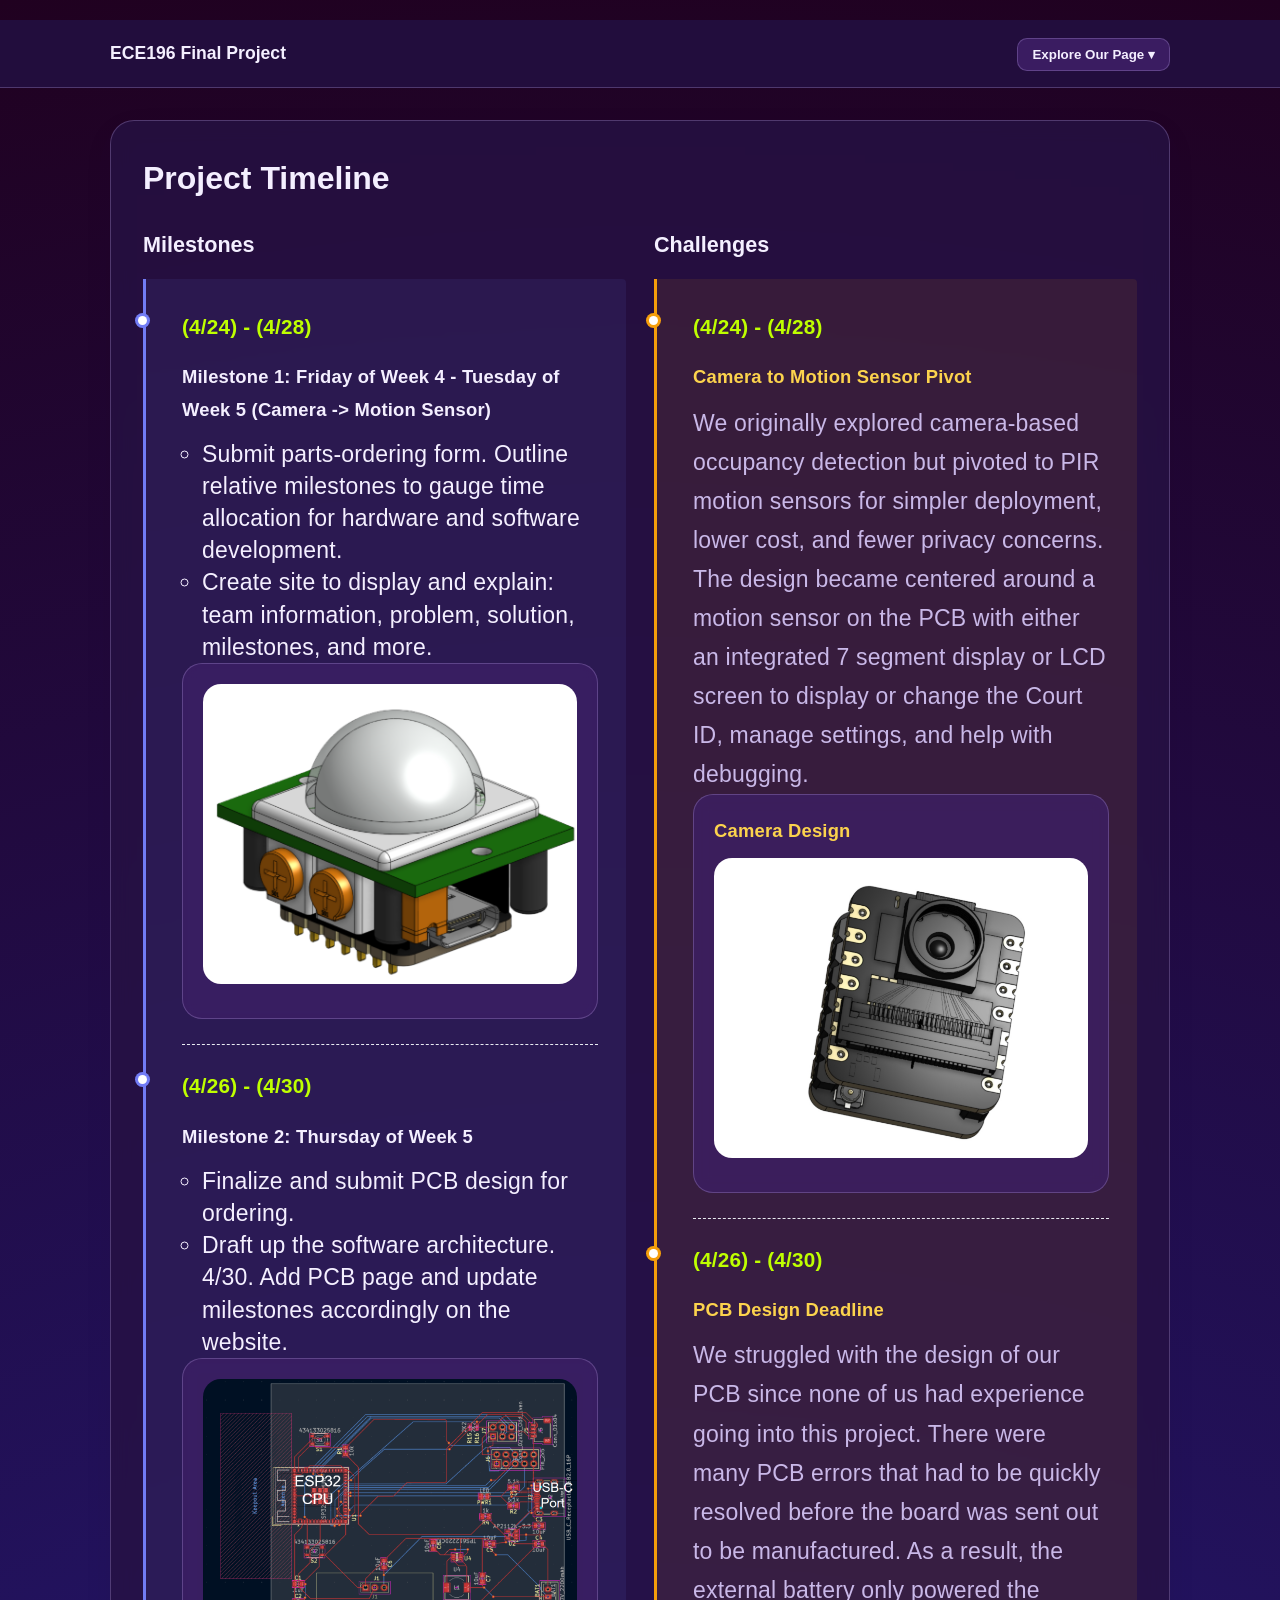
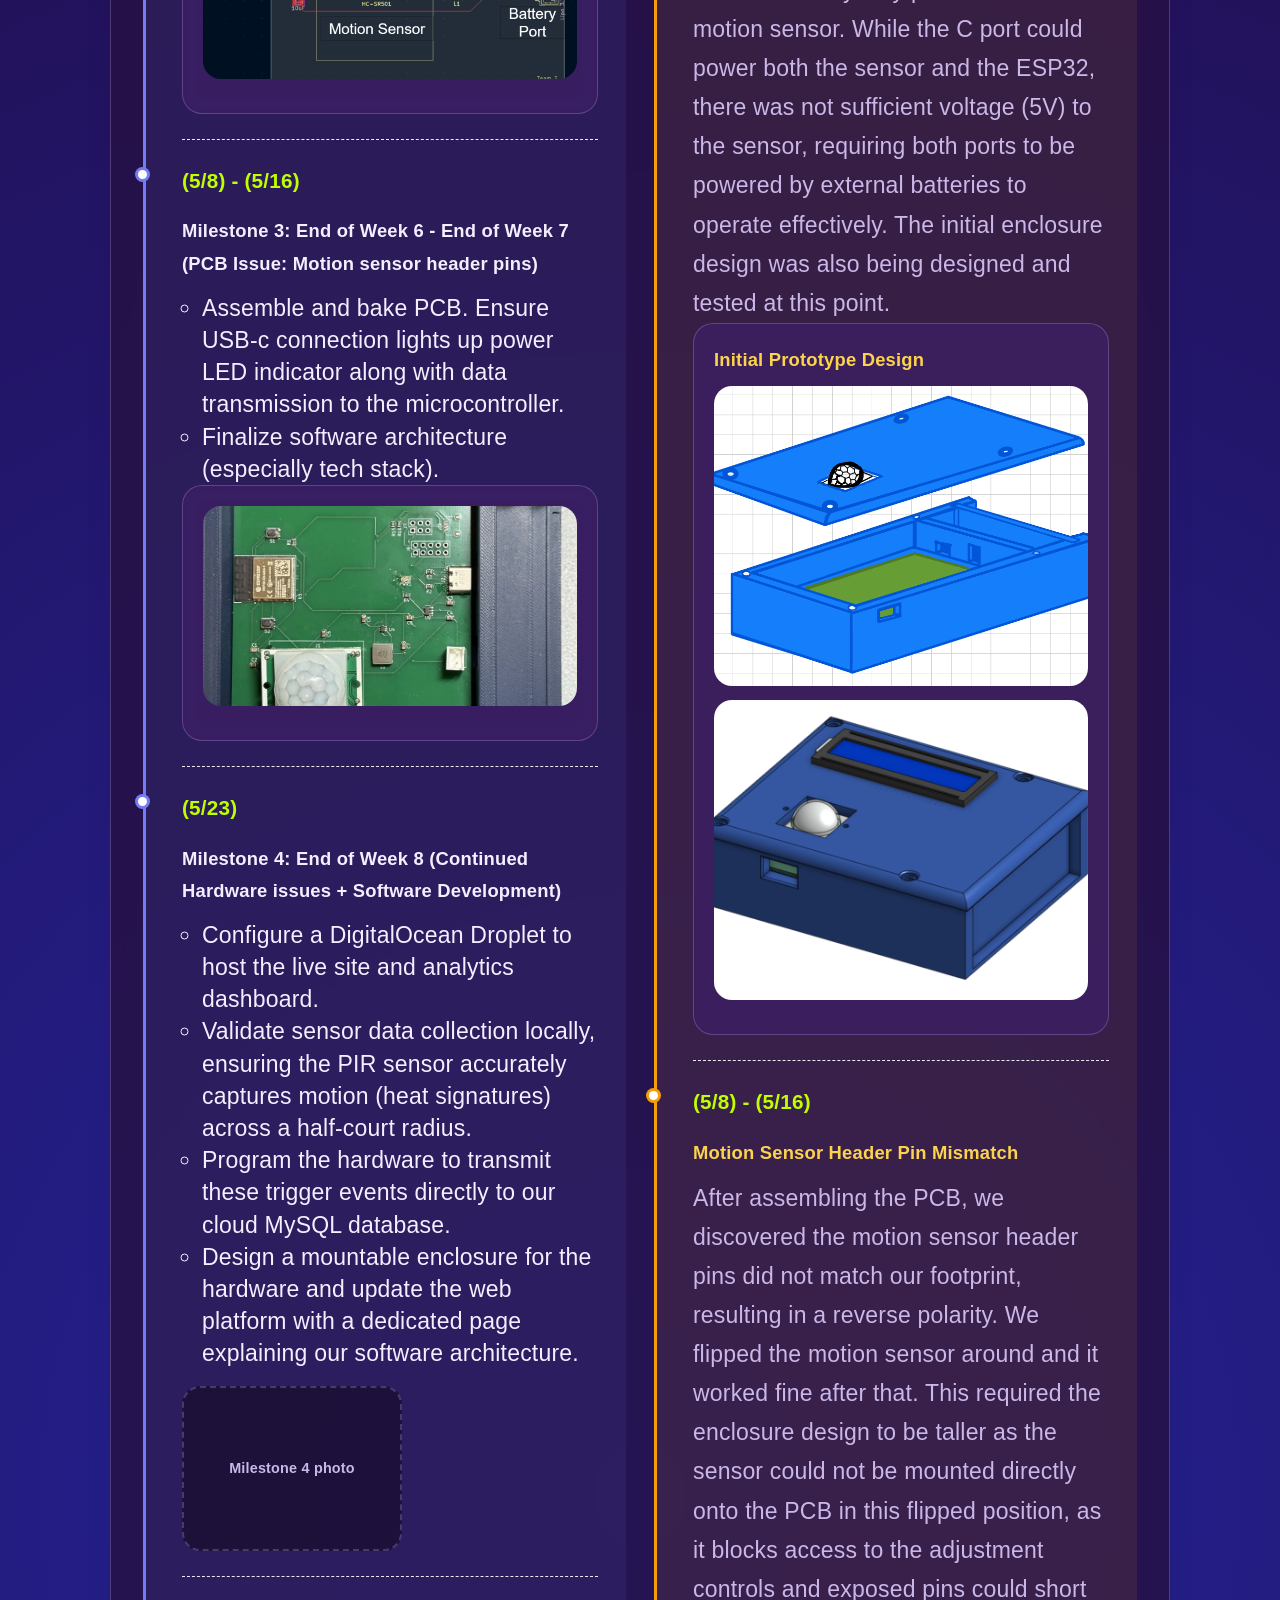
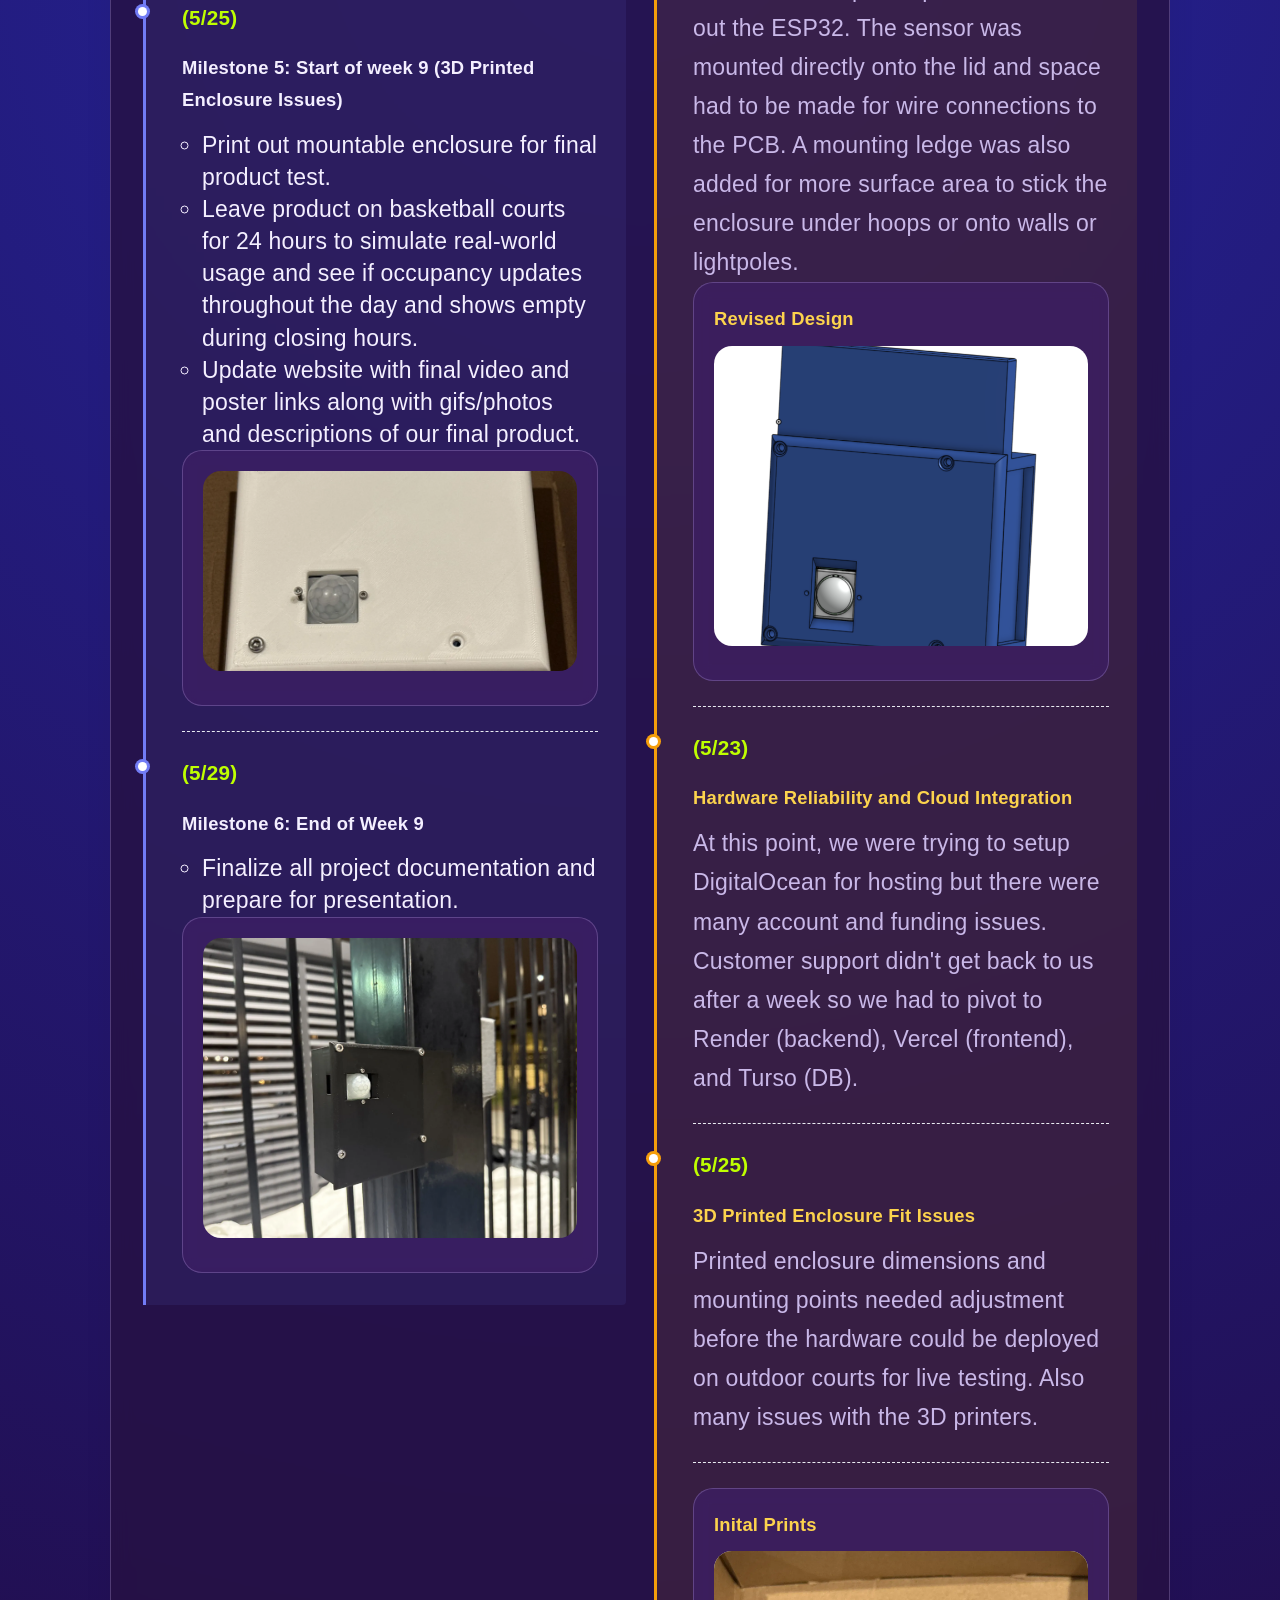
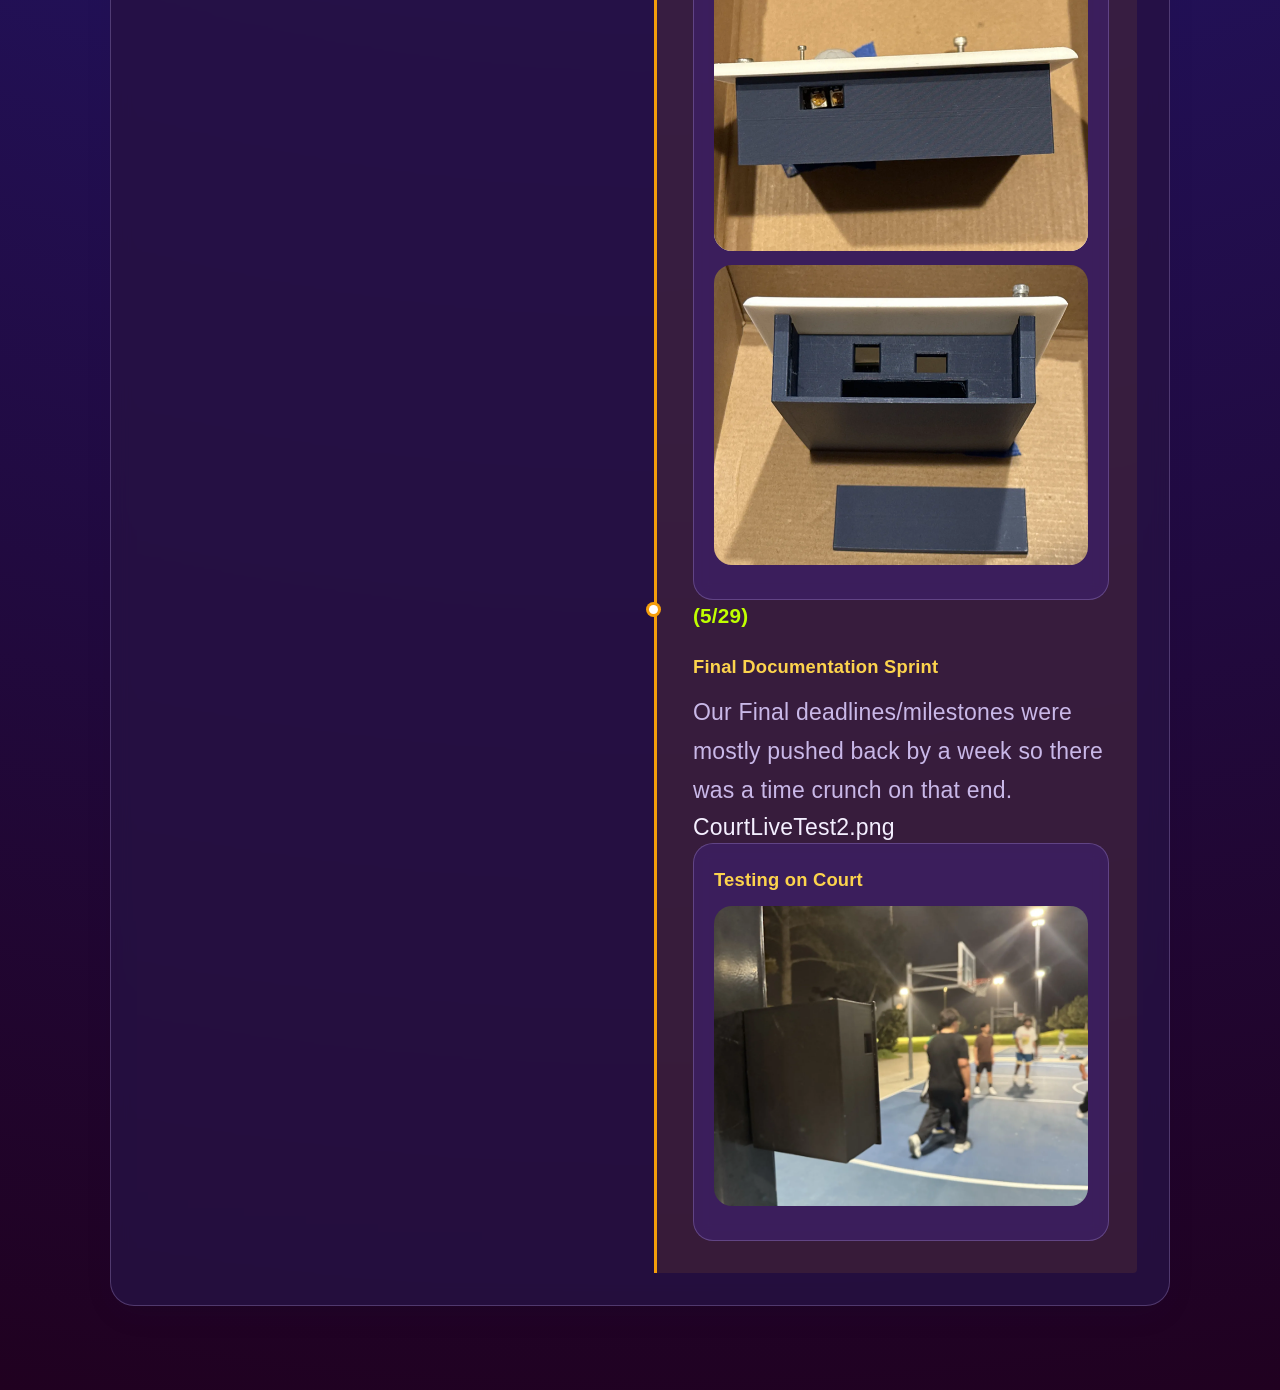
==== milestones.html @ b6b016ab "Update image sizes, rearrange images, add new images" ====
<!DOCTYPE html>
<html lang="en">

<head>
    <meta charset="UTF-8" />
    <meta name="viewport" content="width=device-width, initial-scale=1.0" />
    <title>ECE196 Problem Website Walkthrough</title>
    <link rel="stylesheet" href="styles.css" />

</head>

<body>
    <nav class="navbar">
        <div class="nav-inner">
            <div class="brand">ECE196 Final Project</div>
            <div class="nav-links">
                <div class="dropdown">
                    <button class="dropdown-toggle">Explore Our Page ▾</button>
                    <div class="dropdown-menu">
                        <a href="index.html">Home</a>
                        <a href="solutions.html">Solutions</a>
                        <a href="milestones.html">Milestones</a>
                        <a href="pcb.html">PCB Design</a>
                        <a href="software.html">Software Architecture</a>
                        <a href="https://docs.google.com/document/d/1ArvjWSqZyWCstmWgup7Y_7moODSPmMnTNo6WvHs_hKg/edit?tab=t.0">Video</a>
                        <a href="poster.html">Poster</a>
                    </div>
                </div>
            </div>
        </div>
    </nav>

    <div class="container" id="milestones">
        <section class="section">
            <h2 class="section-title">Project Timeline</h2>
            <div class="timeline-dual">
                <div class="timeline-column">
                    <h3 class="timeline-heading">Milestones</h3>
                    <ul class="timeline timeline-milestones">
                        <li class="event" data-date="(4/24) - (4/28)">
                            <h3>Milestone 1: Friday of Week 4 - Tuesday of Week 5 (Camera -> Motion Sensor)</h3>
                            <ul>
                                <li>Submit parts-ordering form. Outline relative milestones to gauge time allocation for hardware and software development.</li>
                                <li>Create site to display and explain: team information, problem, solution, milestones, and more.</li>
                            </ul> 
                                <div class="card">
                                    <img src="images/Courtlive3DmodelV1.png" alt="MotionV1" class="photo" width="300" height="300">
                                </div>
                        </li>
                        <li class="event" data-date="(4/26) - (4/30)">
                            <h3>Milestone 2: Thursday of Week 5</h3>
                            <ul>
                                <li>Finalize and submit PCB design for ordering.</li>
                                <li>Draft up the software architecture. 4/30. Add PCB page and update milestones accordingly on the website.</li>
                            </ul> 
                                <div class="card">
                                    <img src="images/PCBV6LabelV2.png" alt="PCBV6LabelV2" class="photo" width="300" height="300">
                                </div>
                        </li>
                        <li class="event" data-date="(5/8) - (5/16)">
                            <h3>Milestone 3: End of Week 6 - End of Week 7 (PCB Issue: Motion sensor header pins)</h3>
                            <ul>
                                <li>Assemble and bake PCB. Ensure USB-c connection lights up power LED indicator along with data transmission to the microcontroller.</li>
                                <li>Finalize software architecture (especially tech stack).</li>
                            </ul>
                                <div class="card">
                                    <img src="images/finishedPCB.png" alt="finishedPCB" class="photo" width="200" height="200">
                                </div>

                        </li>
                        <li class="event" data-date="(5/23)">
                            <h3>Milestone 4: End of Week 8 (Continued Hardware issues + Software Development)</h3>
                            <ul>
                                <li>Configure a DigitalOcean Droplet to host the live site and analytics dashboard.</li>
                                <li>Validate sensor data collection locally, ensuring the PIR sensor accurately captures motion (heat signatures) across a half-court radius.</li>
                                <li>Program the hardware to transmit these trigger events directly to our cloud MySQL database.</li>
                                <li>Design a mountable enclosure for the hardware and update the web platform with a dedicated page explaining our software architecture.</li>
                            </ul>
                            <div class="milestone-image photo placeholder" aria-label="Milestone 4 image placeholder">
                                <span>Milestone 4 photo</span>
                            </div>
                        </li>
                        <li class="event" data-date="(5/25)">
                            <h3>Milestone 5: Start of week 9 (3D Printed Enclosure Issues)</h3>
                            <ul> 
                                <li>Print out mountable enclosure for final product test.</li>
                                <li>Leave product on basketball courts for 24 hours to simulate real-world usage and see if occupancy updates throughout the day and shows empty during closing hours.</li>
                                <li>Update website with final video and poster links along with gifs/photos and descriptions of our final product.</li>
                            </ul> 
                                <div class="card">
                                    <img src="images/FirstPrint1.png" alt="FirstPrint1" class="photo" width="200" height="200">
                                </div>
                        </li>
                        <li class="event" data-date="(5/29)">
                            <h3>Milestone 6: End of Week 9</h3>
                            <ul>
                                <li>Finalize all project documentation and prepare for presentation.</li>
                            </ul>
                            <div class="card">
                                <img src="images/CourtLiveTest.png" alt="CourtTest1" class="photo" width="300" height="300">
                            </div>
                        </li>
                    </ul>
                </div>

                <div class="timeline-column">
                    <h3 class="timeline-heading">Challenges</h3>
                    <ul class="timeline timeline-challenges">
                        <li class="event" data-date="(4/24) - (4/28)">
                            <h3>Camera to Motion Sensor Pivot</h3>
                            <p>We originally explored camera-based occupancy detection but pivoted to PIR motion sensors for simpler deployment, lower cost, and fewer privacy concerns.
                            The design became centered around a motion sensor on the PCB with either an integrated 7 segment display or LCD screen to display or change the Court ID, 
                                manage settings, and help with debugging. </p>

                             <div class="card">
                                 <h3>Camera Design</h3>
                                <img src="images/CameraCad2.jpg" alt="CameraCad2" class="photo" width="300" height="300">
                            </div>
                        </li>
                        <li class="event" data-date="(4/26) - (4/30)">
                            <h3>PCB Design Deadline</h3>
                            <p> We struggled with the design of our PCB since none of us had experience going into this project.
                            There were many PCB errors that had to be quickly resolved before the board was sent out to be manufactured. 
                            As a result, the external battery only powered the motion sensor. While the C port could power both the sensor and the ESP32, 
                            there was not sufficient voltage (5V) to the sensor, requiring both ports to be powered by external batteries to operate effectively. 
                            The initial enclosure design was also being designed and tested at this point.
                            </p>

                            <div class="card">
                                <h3>Initial Prototype Design</h3> 
                                    <img src="images/CourtTrackerDrawing2R.png" alt="Drawing2" class="photo" width="300" height="300">
                                    <img src="images/orgMotion.png" alt="orgMotion" class="photo" width="300" height="300">
                                </div>

                        </li>
                        <li class="event" data-date="(5/8) - (5/16)">
                            <h3>Motion Sensor Header Pin Mismatch</h3>
                            <p>After assembling the PCB, we discovered the motion sensor header pins did not match our footprint, resulting in a reverse polarity. We flipped the motion sensor around and it worked fine after that.
                            This required the enclosure design to be taller as the sensor could not be mounted directly onto the PCB in this flipped position, 
                            as it blocks access to the adjustment controls and exposed pins could short out the ESP32. The sensor was mounted directly onto the lid
                            and space had to be made for wire connections to the PCB. A mounting ledge was also added for more surface area to stick the enclosure 
                            under hoops or onto walls or lightpoles.
                            </p>

                             <div class="card">
                                <h3>Revised Design</h3> 
                                    <img src="images/CourtTrackerLedge.png" alt="Ledge" class="photo" width="300" height="300">
                                </div>
                            
                        </li>
                        <li class="event" data-date="(5/23)">
                            <h3>Hardware Reliability and Cloud Integration</h3>
                            <p>At this point, we were trying to setup DigitalOcean for hosting but there were many account and funding issues. Customer support didn't get back to us after a week so we had to pivot to Render (backend),
                                Vercel (frontend), and Turso (DB).
                            </p>
                        </li>
                        <li class="event" data-date="(5/25)">
                            <h3>3D Printed Enclosure Fit Issues</h3>
                            <p>Printed enclosure dimensions and mounting points needed adjustment before the hardware could be deployed on outdoor courts for live testing. Also many issues with the 3D printers.</p>
                        </li>
                            <div class="card">
                                <h3>Inital Prints</h3> 
                                    <img src="images/FirstPrint2.png" alt="firstprint2" class="photo" width="300" height="300">
                                    <img src="images/FirstPrint3.png" alt="firstprint2" class="photo" width="300" height="300">
                                </div>
                            
                        
                        <li class="event" data-date="(5/29)">
                            <h3>Final Documentation Sprint</h3>
                            <p>Our Final deadlines/milestones were mostly pushed back by a week so there was a time crunch on that end.</p>
                        </li> CourtLiveTest2.png
                          <div class="card">
                            <h3>Testing on Court</h3> 
                                    <img src="images/CourtLiveTest2.png" alt="firstprint2" class="photo" width="300" height="300">
                            </div>
                    </ul>
                </div>
            </div>
        </section>
    </div>

    <script>
        const toggle = document.querySelector('.dropdown-toggle');
        const menu = document.querySelector('.dropdown-menu');

        toggle.addEventListener('click', () => {
            menu.classList.toggle('open');
        });

        // Close menu when a link is clicked
        menu.querySelectorAll('a').forEach(link => {
            link.addEventListener('click', () => menu.classList.remove('open'));
        });

        // Close menu when clicking outside
        document.addEventListener('click', (e) => {
            if (!e.target.closest('.dropdown')) menu.classList.remove('open');
        });
    </script>
</body>

</html>
---- styles.css ----
:root {
      --bg:  #13051f;
      --card: rgba(38, 18, 68, 0.82);
      --text: #f4efff;
      --muted: #c9b8e8;
      --accent: #bfff00;
      --border: rgba(210, 185, 255, 0.25);
    }

    * {
      box-sizing: border-box;
    }

    html {
      scroll-behavior: smooth;
    }

    body {
      margin: 0;
      font-family: Arial, Helvetica, sans-serif;
      background: var(--bg);
      color: var(--text);
      line-height: 1.6;
    }

    .navbar {
      position: sticky;
      top: 0;
      z-index: 9999;
      background:  rgba(35, 15, 65, 0.9);
      border-bottom: 1px solid var(--border);
      backdrop-filter: blur(8px);
    }

    .nav-inner {
      max-width: 1100px;
      margin: 0 auto;
      padding: 16px 20px;
      display: flex;
      justify-content: space-between;
      align-items: center;
      gap: 16px;
    }

    .brand {
      font-weight: 700;
      font-size: 1.1rem;
    }

    .nav-links a {
      text-decoration: none;
      color: var(--text);
      margin-left: 18px;
      font-weight: 600;
    }

    .nav-links a:hover {
      color: var(--accent);
    }

    .container {
      max-width: 1100px;
      margin: 0 auto;
      padding: 32px 20px 60px;
    }

    .hero,
    .section {
      background:  rgba(38, 18, 68, 0.82);
      backdrop-filter: blur(10px);
      border: 1px solid var(--border);
      border-radius: 24px;
      padding: 32px;
      margin-bottom: 24px;
      box-shadow: 0 10px 30px rgba(20, 33, 61, 0.06);
    }

    .hero h1 {
      font-size: 2.8rem;
      margin: 0 0 12px;
    }

    .hero p {
      max-width: 700px;
      color: var(--muted);
      font-size: 1.08rem;
    }

    .button-row {
      margin-top: 24px;
      display: flex;
      flex-wrap: wrap;
      gap: 12px;
    }

    .btn {
      display: inline-block;
      padding: 12px 18px;
      border-radius: 14px;
      text-decoration: none;
      font-weight: 700;
      border: 1px solid var(--border);
    }

    .btn-primary {
      background: var(--accent);
      color: white;
      border-color: var(--accent);
    }

    .btn-secondary {
      background: rgba(61, 31, 102, 0.85);
      color: var(--text);
    }

    .btn-soft {
      background: rgba(110, 90, 150, 0.45);
      color: var(--text);
      border-color: rgba(180, 160, 220, 0.3);
    }

    .btn-cta {
      background: var(--accent);
      color: #1a1030;
      border-color: var(--accent);
      box-shadow: 0 0 18px rgba(191, 255, 0, 0.4);
    }

    .btn-cta:hover {
      box-shadow: 0 0 26px rgba(191, 255, 0, 0.55);
    }

    .section-title {
      font-size: 2rem;
      margin: 0 0 8px;
    }

    .section-subtitle {
      margin: 0 0 24px;
      color: var(--muted);
    }

    .team-grid,
    .solutions-grid,
    .info-grid {
      display: grid;
      gap: 20px;
    }

    .team-grid {
      grid-template-columns: repeat(auto-fit, minmax(220px, 1fr));
    }

    .info-grid {
      grid-template-columns: repeat(auto-fit, minmax(260px, 1fr));
    }

    .solutions-grid {
      grid-template-columns: repeat(2, minmax(280px, 1fr));
      gap: 20px;
      max-width: 800px;
      margin: 0 auto;
    }

    .Proposed-grid {
      display: grid;
      grid-template-columns: repeat(2, 1fr);
      /* 2 images per row */
      gap: 16px;
      /* space between images */
    }


 .Proposed-grid2 {
      display: grid;
      grid-template-columns: repeat(1, 1fr);
      /* 1 images per row */
      gap: 16px;
      /* space between images */
    }
    .card {
      background: rgba(61, 31, 102, 0.78);
      backdrop-filter: blur(8px);
      border: 1px solid var(--border);
      border-radius: 20px;
      padding: 20px;
      color: var(--text);
    }

    .photo {
      width: 100%;
      aspect-ratio: 1 / 1;
      border-radius: 18px;
      object-fit: cover;
      background: #e9eef8;
      display: block;
      margin-bottom: 14px;
    }

    .placeholder {
      display: flex;
      align-items: center;
      justify-content: center;
      color: var(--muted);
      font-weight: 600;
      text-align: center;
      padding: 20px;
    }

    .card h3,
    .card h4 {
      margin-top: 0;
      margin-bottom: 10px;
    }

    .muted {
      color: var(--muted);
    }

    ul {
      padding-left: 20px;
      margin: 12px 0 0;
    }

    footer {
      text-align: center;
      color: var(--muted);
      padding: 12px 0 30px;
    }


    @media (max-width: 700px) {
      .hero h1 {
        font-size: 2.1rem;
      }

      .nav-inner {
        flex-direction: column;
        align-items: flex-start;
      }

      .nav-links a {
        margin-left: 0;
        margin-right: 14px;
      }

      .solutions-grid {
        grid-template-columns: 1fr;
      }
    }

    body {
      margin-top: 20px;
    }

    .timeline {
      border-left: 3px solid #727cf5;
      border-bottom-right-radius: 4px;
      border-top-right-radius: 4px;
      background: rgba(114, 124, 245, 0.09);
      margin: 0 auto;
      letter-spacing: 0.2px;
      position: relative;
      line-height: 1.4em;
      font-size: 1.03em;
      padding: 50px;
      list-style: none;
      text-align: left;
      max-width: 40%;
    }

    @media (max-width: 767px) {
      .timeline {
        max-width: 98%;
        padding: 25px;
      }
    }

    .timeline h1 {
      font-weight: 300;
      font-size: 1.4em;
    }

    .timeline h2,
    .timeline h3 {
      font-weight: 600;
      font-size: 1rem;
      margin-bottom: 10px;
    }

    .timeline .event {
      border-bottom: 1px dashed #e8ebf1;
      padding-bottom: 25px;
      margin-bottom: 25px;
      position: relative;
    }

    @media (max-width: 767px) {
      .timeline .event {
        padding-top: 30px;
      }
    }

    .timeline .event:last-of-type {
      padding-bottom: 0;
      margin-bottom: 0;
      border: none;
    }

    .timeline .event:before,
    .timeline .event:after {
      position: absolute;
      display: block;
      top: 0;
    }

    .timeline .event:before {
      left: -207px;
      content: attr(data-date);
      text-align: right;
      font-weight: 100;
      font-size: 0.9em;
      min-width: 120px;
    }

    @media (max-width: 767px) {
      .timeline .event:before {
        left: 0px;
        text-align: left;
      }
    }

    .timeline .event:after {
      -webkit-box-shadow: 0 0 0 3px #727cf5;
      box-shadow: 0 0 0 3px #727cf5;
      left: -55.8px;
      background: #fff;
      border-radius: 50%;
      height: 9px;
      width: 9px;
      content: "";
      top: 5px;
    }

    @media (max-width: 767px) {
      .timeline .event:after {
        left: -31.8px;
      }
    }

    .rtl .timeline {
      border-left: 0;
      text-align: right;
      border-bottom-right-radius: 0;
      border-top-right-radius: 0;
      border-bottom-left-radius: 4px;
      border-top-left-radius: 4px;
      border-right: 3px solid #727cf5;
    }

    .rtl .timeline .event::before {
      left: 0;
      right: -170px;
    }

    .rtl .timeline .event::after {
      left: 0;
      right: -55.8px;
    }

    .dropdown {
  position: relative;
}

.dropdown-toggle {
  background: rgba(61, 31, 102, 0.9);
  border: 1px solid var(--border);
  border-radius: 10px;
  padding: 8px 14px;
  font-weight: 700;
  cursor: pointer;
  color: var(--text);
}

.dropdown-menu {
  display: none;
  position: absolute;
  right: 0;
  top: calc(100% + 8px);
  background: rgba(35, 15, 65, 0.95);;
  border: 1px solid var(--border);
  border-radius: 14px;
  padding: 8px;
  min-width: 200px;
  box-shadow: 0 10px 30px rgba(0, 0, 0, 0.35);
  z-index: 10000;
  backdrop-filter: blur(12px);
}

.dropdown-menu a {
  display: block;
  padding: 8px 12px;
  border-radius: 8px;
  text-decoration: none;
  color: var(--text);
  font-weight: 600;
}

.dropdown-menu a:hover {
  background: rgba(191, 255, 0, 0.14);
  color:  #bfff00;
}

.dropdown-menu.open {
  display: block;
}

.pcb-grid {
  display: grid;
  grid-template-columns: 1fr;
  gap: 24px;
}

.pcb-grid .card {
  padding: 20px;
}

.pcb-image {
    display: block;
    width: 100%;
    max-width: 100%;
    height: auto;
    object-fit: contain;
    border-radius: 12px;
}


.diagram-image {
    display: block;
    width: 100%;
    max-width: 100%;
    height: auto;
    object-fit: contain;
    border-radius: 12px;
}

.architecture-diagram {
    margin-top: 20px;
    border: 1px solid var(--border);
    border-radius: 16px;
    overflow: hidden;
    background: #0a0a0a;
}

.event.done h3::before {
  content: "✓ ";
  color: green;
}

.event.done h3 {
  text-decoration: line-through;
  color: var(--muted);
}

.event.done p {
  color: var(--muted);
  text-decoration: line-through;
}

body {
  background: radial-gradient(circle, #24249b, #200120);
}

html {
  min-height: 100%;
  background: radial-gradient(circle, #24249b, #200120);
}

body {
  position: relative;
  z-index: 0;
  min-height: 100vh;
  background: transparent;
}

#d-background {
  position: fixed;
  inset: 0;
  z-index: -1;
  pointer-events: none;
  overflow: hidden;
}

#d-wrapper {
  width: 300px;
  position: absolute;
  margin-left: -150px;
  left: 50%;
  top: 40px;
  transform-origin: middle right;
  transform: perspective(1000px) rotateX(80deg) scale(3);
}

.d-wrap {
  position: relative;
  left: 0;
  top: 0;
}

.d-wrap .d {
  position: absolute;
  width: 9px;
  height: 9px;
  background: rgba(255, 255, 255, 0.35);
  opacity: 1;
  transform: translate3d(0, 0, 0) scale(1);
  backface-visibility: hidden;
  animation: blink 0.4s infinite alternate;
}

@keyframes blink {
  70% {
    opacity: 0.55;
  }
}

.navbar {
  position: sticky;
  top: 0;
  z-index: 9999;
}

.dropdown-menu {
  z-index: 10000;
}

#proposed-solution {
  font-size: 1.25rem;
}

#proposed-solution .section-title {
  font-size: 2.5rem;
}

#proposed-solution li {
  font-size: 1.25rem;
  line-height: 1.8;
  margin-bottom: 8px;
}

.court-image-box {
  text-align: center;
  margin-top: 30px;
}

.court-image-box img {
  display: block;
  width: 100%;
  max-width: 700px;
  height: auto;
  margin: 0 auto;
  border-radius: 18px;
  border: 1px solid var(--border);
}

.court-image-box p {
  margin-top: 10px;
  color: var(--muted);
  font-size: 1.1rem;
  font-weight: 600;
}

body {
  font-size: 20px;
}

.hero p {
  font-size: 1.2rem;
}

.card p,
.card li {
  font-size: 1.1rem;
  line-height: 1.8;
}

.timeline {
  font-size: 1.15em;
}

.timeline h2,
.timeline h3 {
  font-size: 1.15rem;
}

.muted {
  font-size: 1.1rem;
}

.info-grid .card h3 {
  font-size: 1.5rem;
}

.info-grid .card p {
  font-size: 1.25rem;
  line-height: 1.9;
}

/* Larger text for Problem page */
#problem .section-title {
  font-size: 2.8rem;
}

#problem .card h3 {
  font-size: 1.8rem;
}

#problem .card p {
  font-size: 1.35rem;
  line-height: 2;
}

#problem .court-image-box p {
  font-size: 1.25rem;
}

/* Tutorial placeholder styling */
#tutorial-pitch .placeholder {
  align-items: flex-start;
  justify-content: flex-start;
  text-align: left;
  color: var(--text);
}

/* Milestones page: dual timeline layout */
.timeline-dual {
  display: grid;
  grid-template-columns: 1fr 1fr;
  gap: 28px;
  margin-top: 24px;
  align-items: start;
}

.timeline-column {
  min-width: 0;
}

.timeline-heading {
  margin: 0 0 16px;
  font-size: 1.35rem;
  font-weight: 700;
}

.timeline-dual .timeline {
  max-width: 100%;
  margin: 0;
  padding: 32px 28px 32px 36px;
}

.timeline-dual .timeline .event:before {
  position: static;
  display: block;
  text-align: left;
  margin-bottom: 8px;
  color: var(--accent);
  font-weight: 600;
  min-width: unset;
}

.timeline-dual .timeline .event:after {
  left: -43.8px;
}

.timeline-milestones {
  border-left-color: #727cf5;
  background: rgba(114, 124, 245, 0.09);
}

.timeline-milestones .event:after {
  box-shadow: 0 0 0 3px #727cf5;
}

.timeline-challenges {
  border-left-color: #f59e0b;
  background: rgba(245, 158, 11, 0.09);
}

.timeline-challenges .event:after {
  box-shadow: 0 0 0 3px #f59e0b;
}

.timeline-challenges h3 {
  color: #fcd34d;
}

.milestone-image {
  margin-top: 16px;
  margin-bottom: 0;
  max-width: 220px;
  min-height: 140px;
  aspect-ratio: 4 / 3;
  background: rgba(20, 10, 35, 0.6);
  border: 2px dashed var(--border);
}

.milestone-image span {
  font-size: 0.9rem;
}

#milestones .timeline .event p {
  margin: 0;
  color: var(--muted);
  line-height: 1.7;
}

@media (max-width: 900px) {
  .timeline-dual {
    grid-template-columns: 1fr;
    gap: 36px;
  }

  .milestone-image {
    max-width: 100%;
  }
}

#tutorial-pitch .placeholder p {
  color: var(--muted);
}

.image-credit {
  margin-top: -6px;
  margin-bottom: 0;
  color: var(--muted);
  font-size: 0.85rem;
  text-align: center;
}
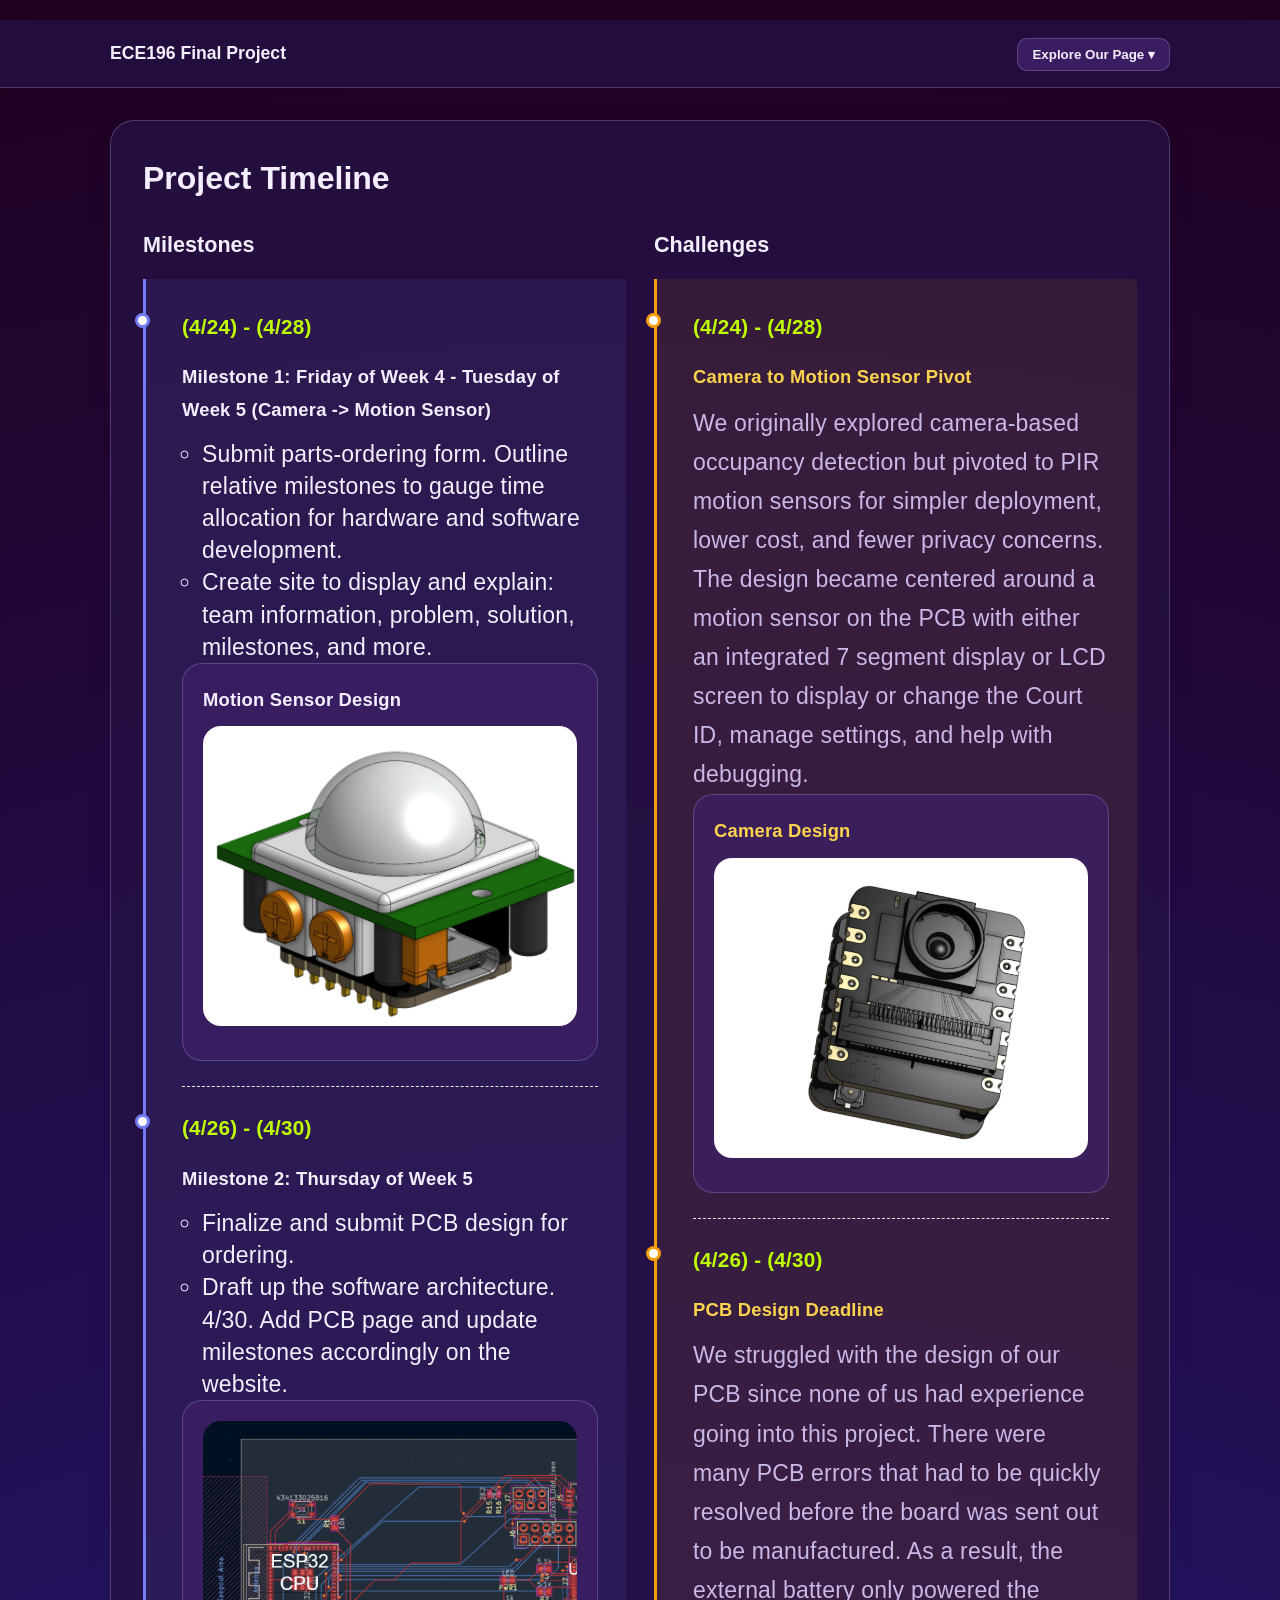
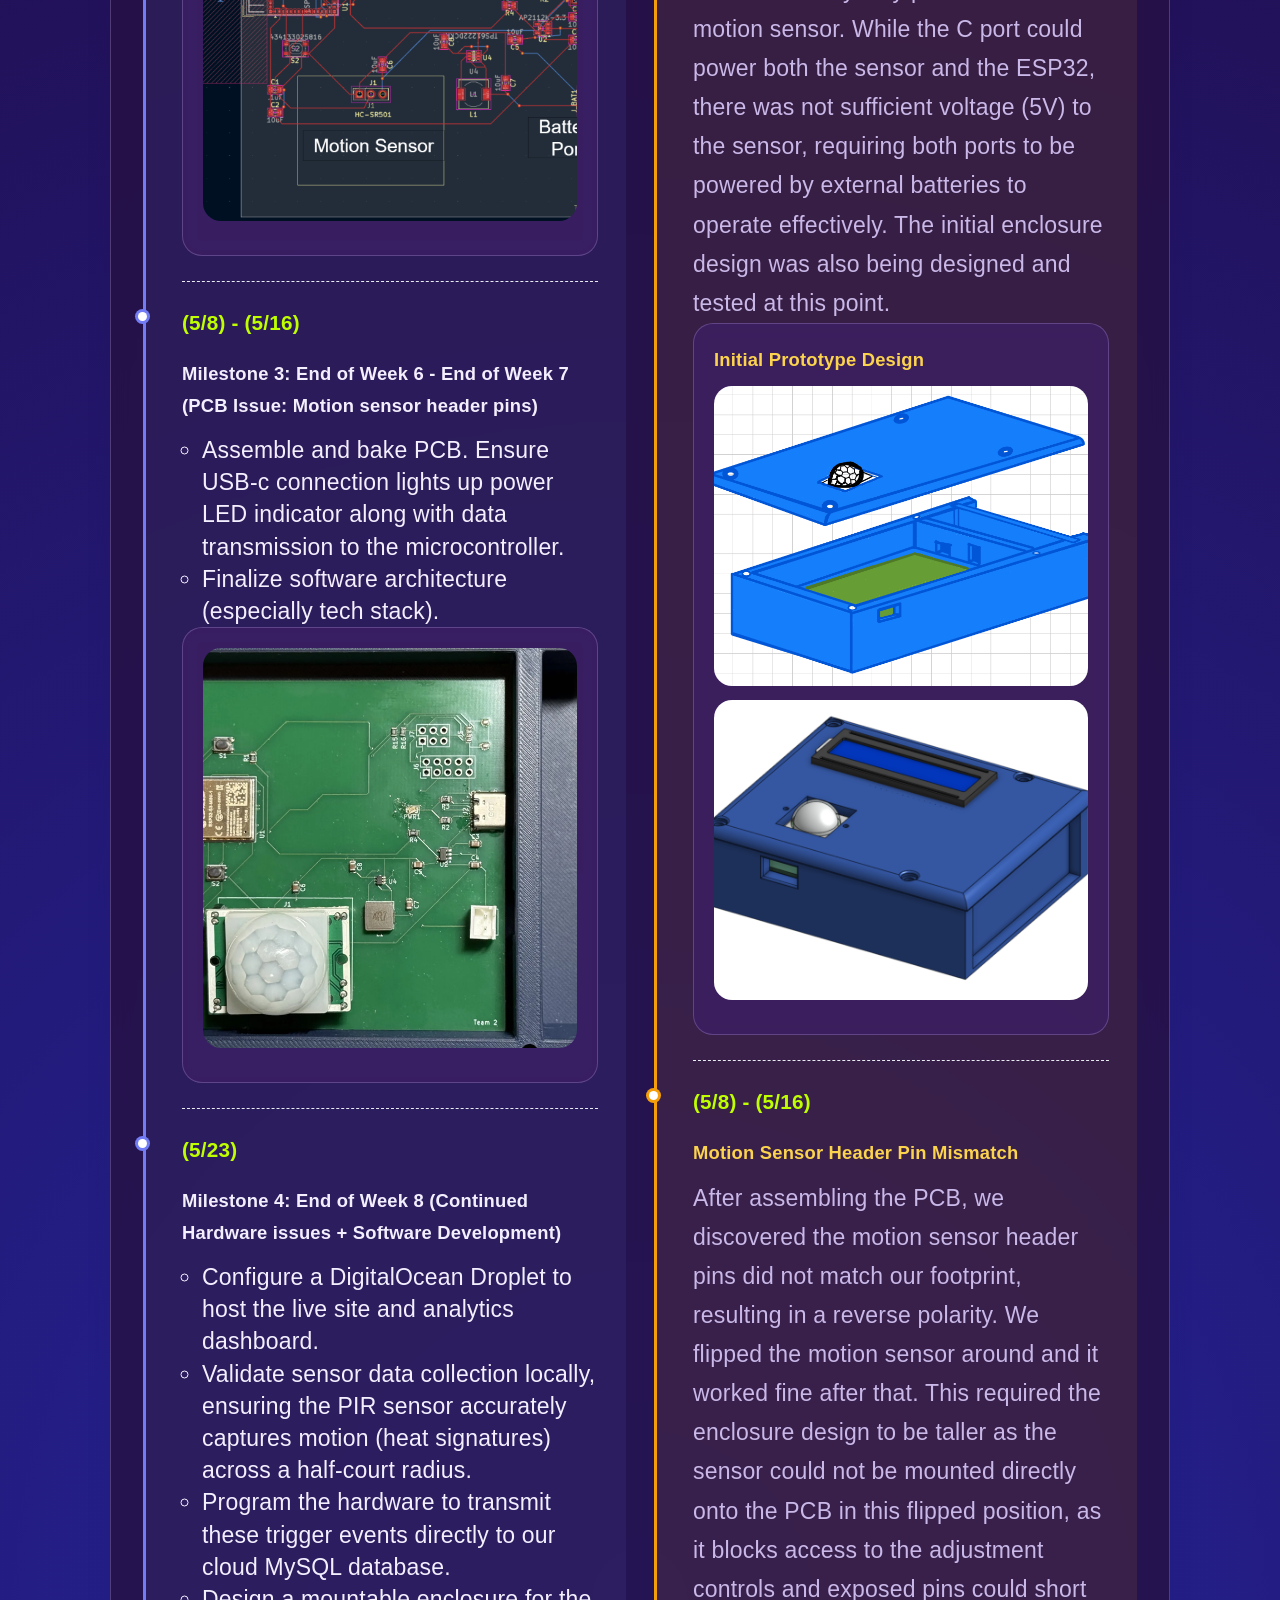
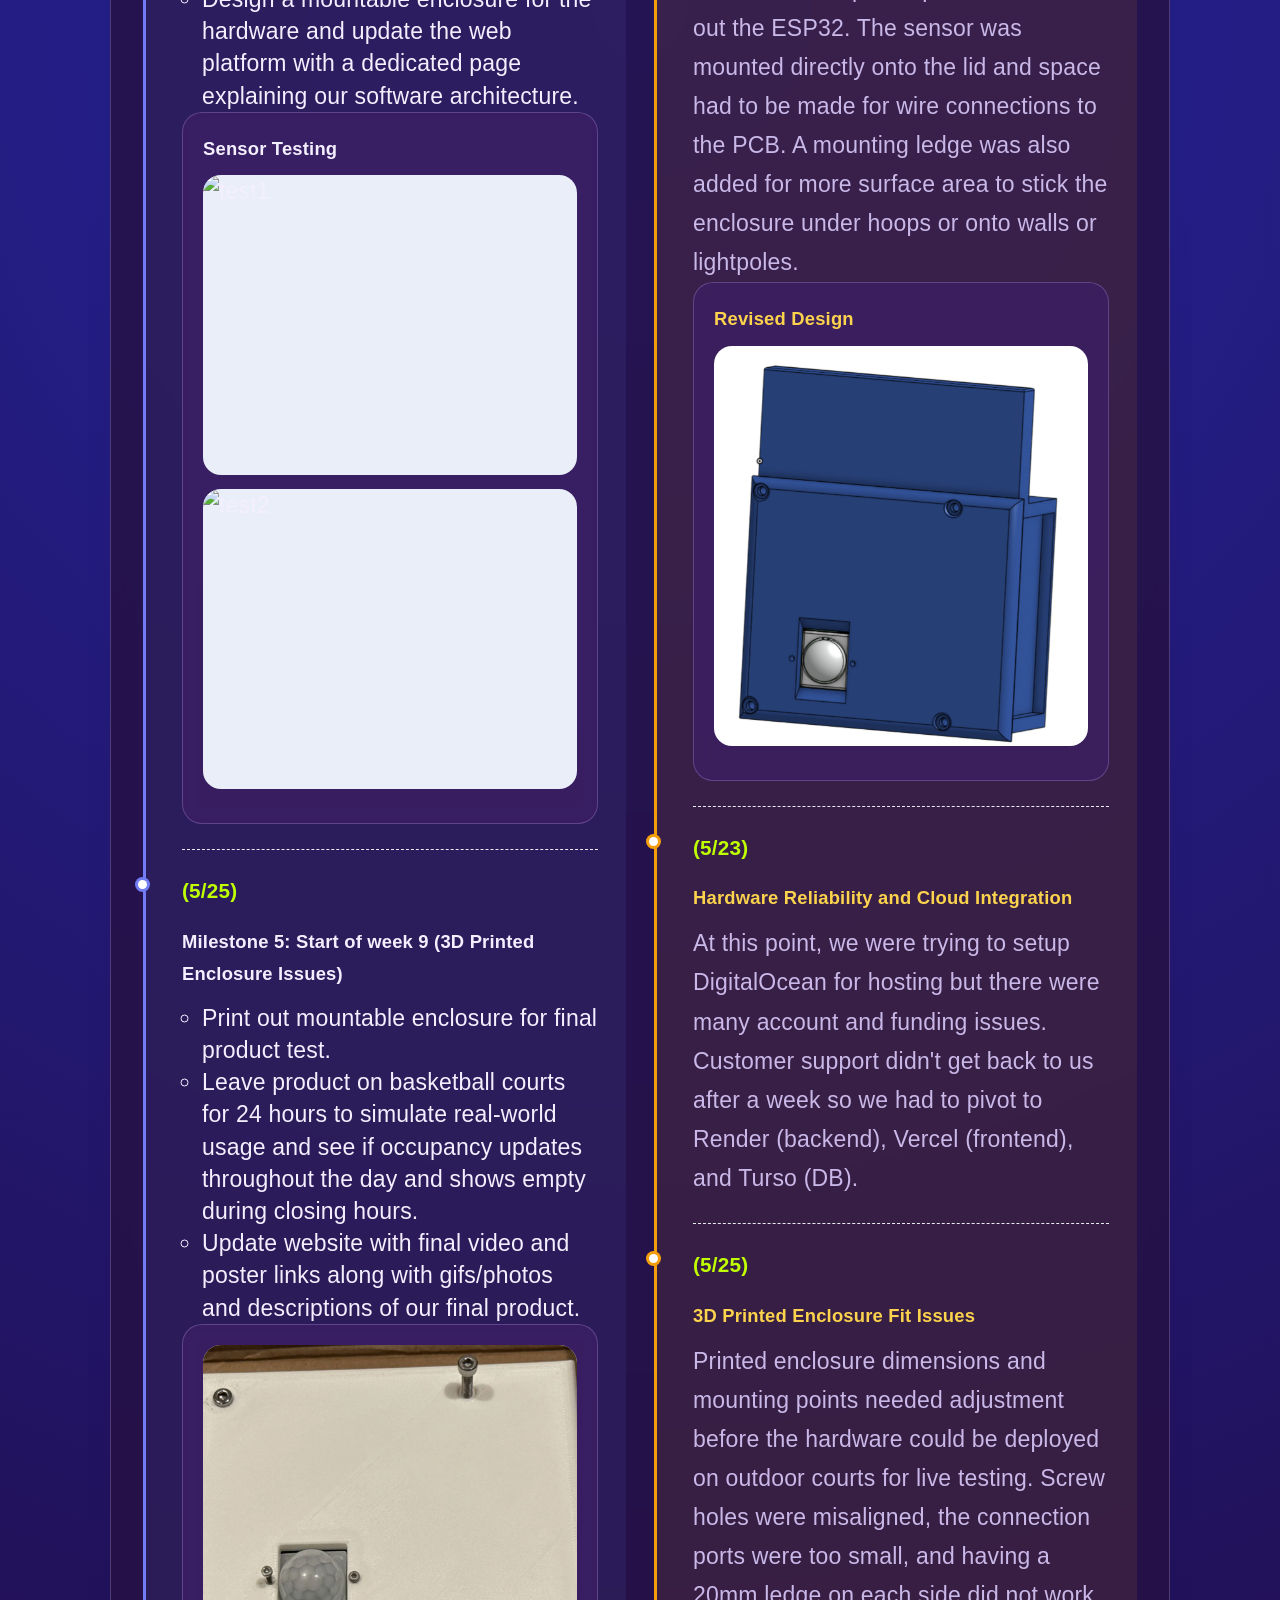
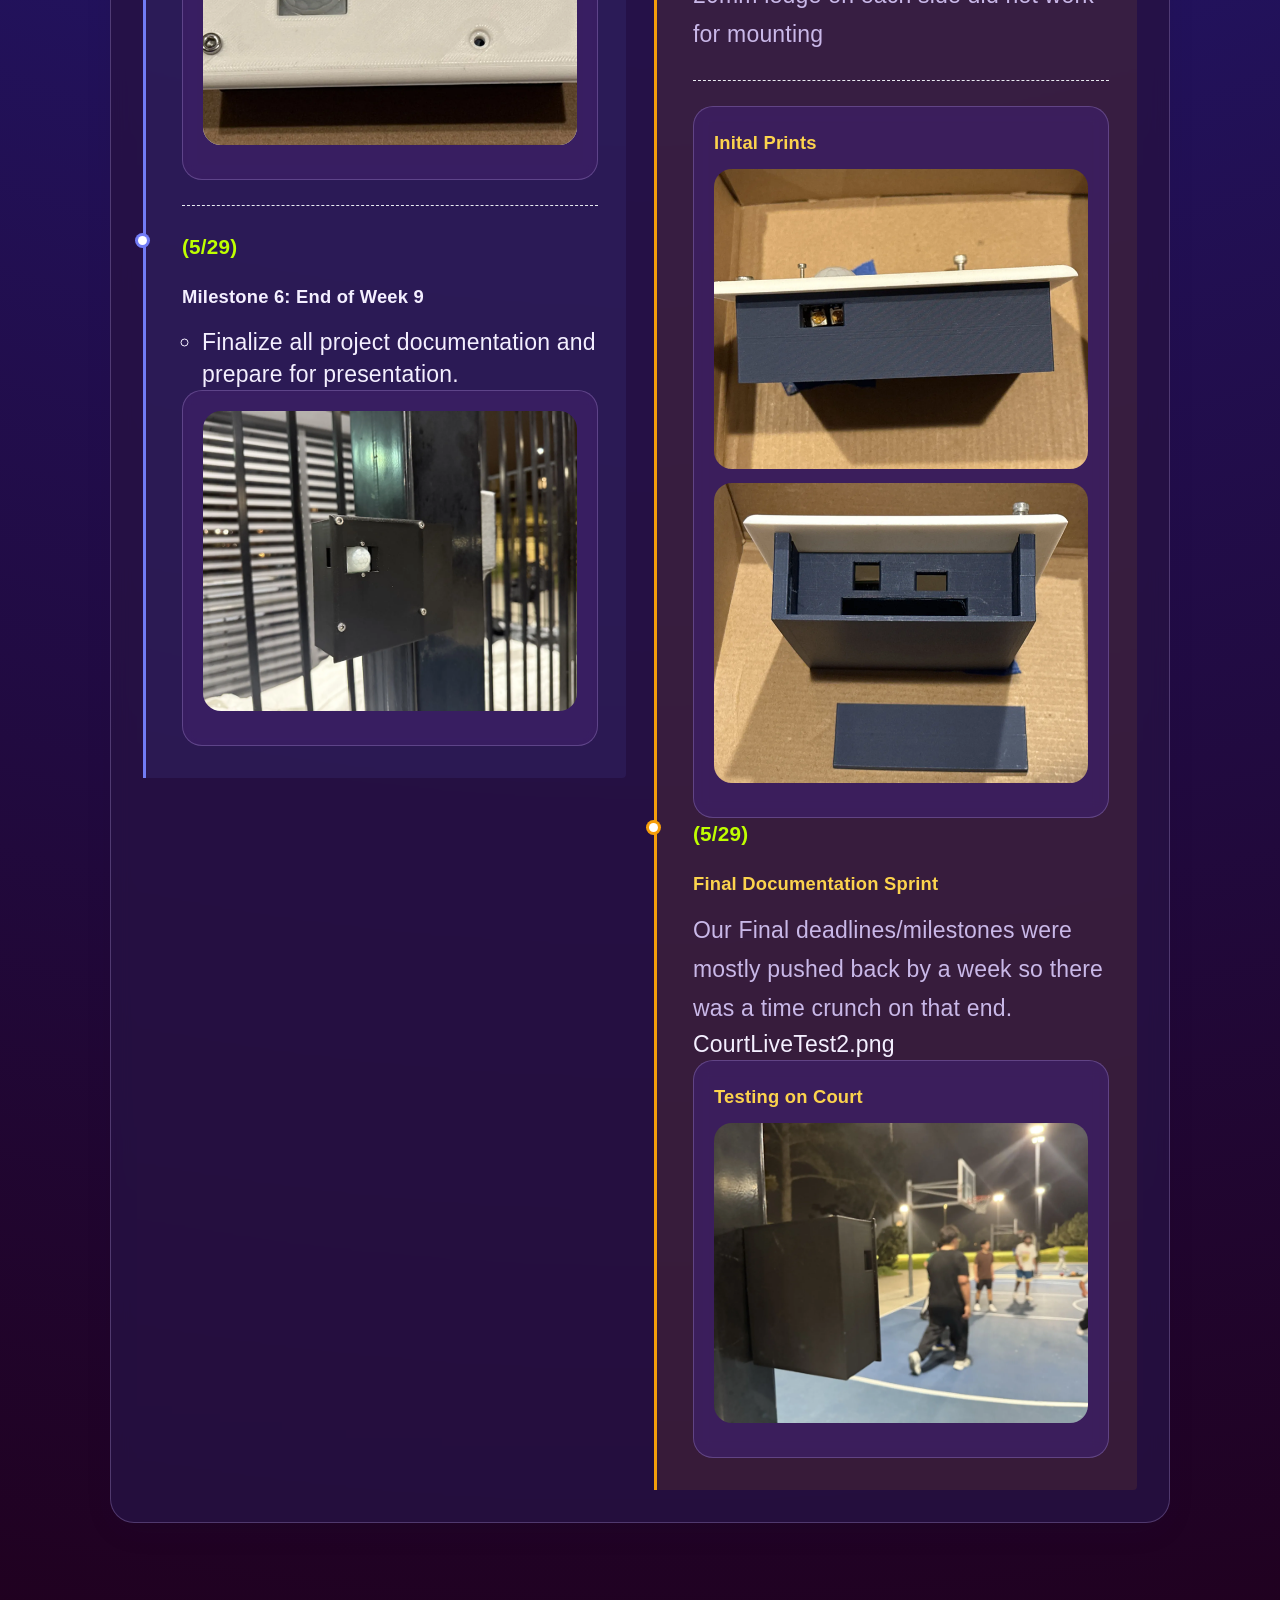
==== commit 8e863579: "Adjust image sizes and improve milestone descriptions Updated image dimensions and added new images " ====
--- a/milestones.html
+++ b/milestones.html
@@ -44,6 +44,7 @@
                                 <li>Create site to display and explain: team information, problem, solution, milestones, and more.</li>
                             </ul> 
                                 <div class="card">
+                                    <h3>Motion Sensor Design</h3>
                                     <img src="images/Courtlive3DmodelV1.png" alt="MotionV1" class="photo" width="300" height="300">
                                 </div>
                         </li>
@@ -54,7 +55,7 @@
                                 <li>Draft up the software architecture. 4/30. Add PCB page and update milestones accordingly on the website.</li>
                             </ul> 
                                 <div class="card">
-                                    <img src="images/PCBV6LabelV2.png" alt="PCBV6LabelV2" class="photo" width="300" height="300">
+                                    <img src="images/PCBV6LabelV2.png" alt="PCBV6LabelV2" class="photo" width="300" height="400">
                                 </div>
                         </li>
                         <li class="event" data-date="(5/8) - (5/16)">
@@ -64,7 +65,7 @@
                                 <li>Finalize software architecture (especially tech stack).</li>
                             </ul>
                                 <div class="card">
-                                    <img src="images/finishedPCB.png" alt="finishedPCB" class="photo" width="200" height="200">
+                                    <img src="images/finishedPCB.png" alt="finishedPCB" class="photo" width="300" height="400">
                                 </div>
 
                         </li>
@@ -76,9 +77,12 @@
                                 <li>Program the hardware to transmit these trigger events directly to our cloud MySQL database.</li>
                                 <li>Design a mountable enclosure for the hardware and update the web platform with a dedicated page explaining our software architecture.</li>
                             </ul>
-                            <div class="milestone-image photo placeholder" aria-label="Milestone 4 image placeholder">
-                                <span>Milestone 4 photo</span>
-                            </div>
+                            <div class="card">
+                            <h3>Sensor Testing</h3>
+                                <img src="images/Test1" alt="test1" class="photo" width="300" height="300">
+                                <img src="images/Test2" alt="test2" class="photo" width="300" height="300">
+                            </div>
+
                         </li>
                         <li class="event" data-date="(5/25)">
                             <h3>Milestone 5: Start of week 9 (3D Printed Enclosure Issues)</h3>
@@ -88,7 +92,7 @@
                                 <li>Update website with final video and poster links along with gifs/photos and descriptions of our final product.</li>
                             </ul> 
                                 <div class="card">
-                                    <img src="images/FirstPrint1.png" alt="FirstPrint1" class="photo" width="200" height="200">
+                                    <img src="images/FirstPrint1.png" alt="FirstPrint1" class="photo" width="400" height="400">
                                 </div>
                         </li>
                         <li class="event" data-date="(5/29)">
@@ -144,7 +148,7 @@
 
                              <div class="card">
                                 <h3>Revised Design</h3> 
-                                    <img src="images/CourtTrackerLedge.png" alt="Ledge" class="photo" width="300" height="300">
+                                    <img src="images/CourtTrackerLedge.png" alt="Ledge" class="photo" width="300" height="400">
                                 </div>
                             
                         </li>
@@ -156,7 +160,8 @@
                         </li>
                         <li class="event" data-date="(5/25)">
                             <h3>3D Printed Enclosure Fit Issues</h3>
-                            <p>Printed enclosure dimensions and mounting points needed adjustment before the hardware could be deployed on outdoor courts for live testing. Also many issues with the 3D printers.</p>
+                            <p>Printed enclosure dimensions and mounting points needed adjustment before the hardware could be deployed on outdoor courts for live testing.
+                            Screw holes were misaligned, the connection ports were too small, and having a 20mm ledge on each side did not work for mounting</p>
                         </li>
                             <div class="card">
                                 <h3>Inital Prints</h3> 
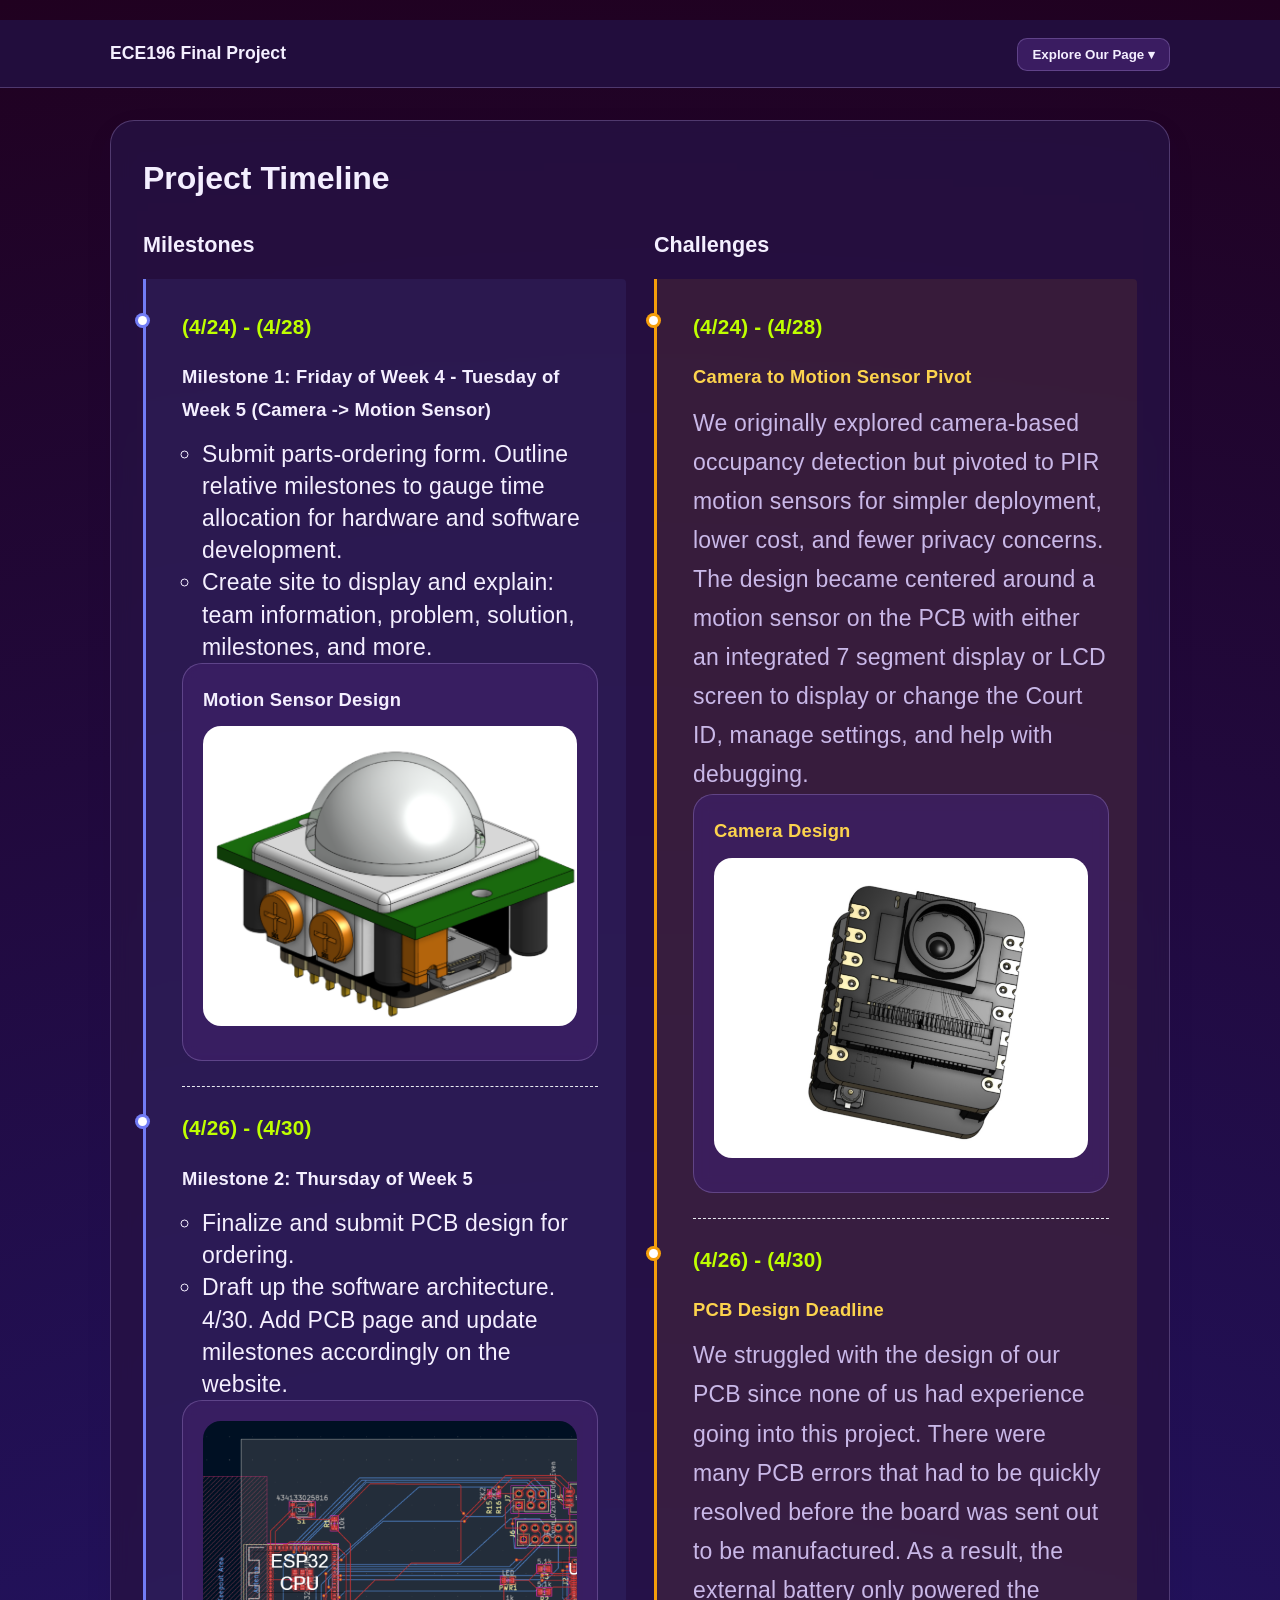
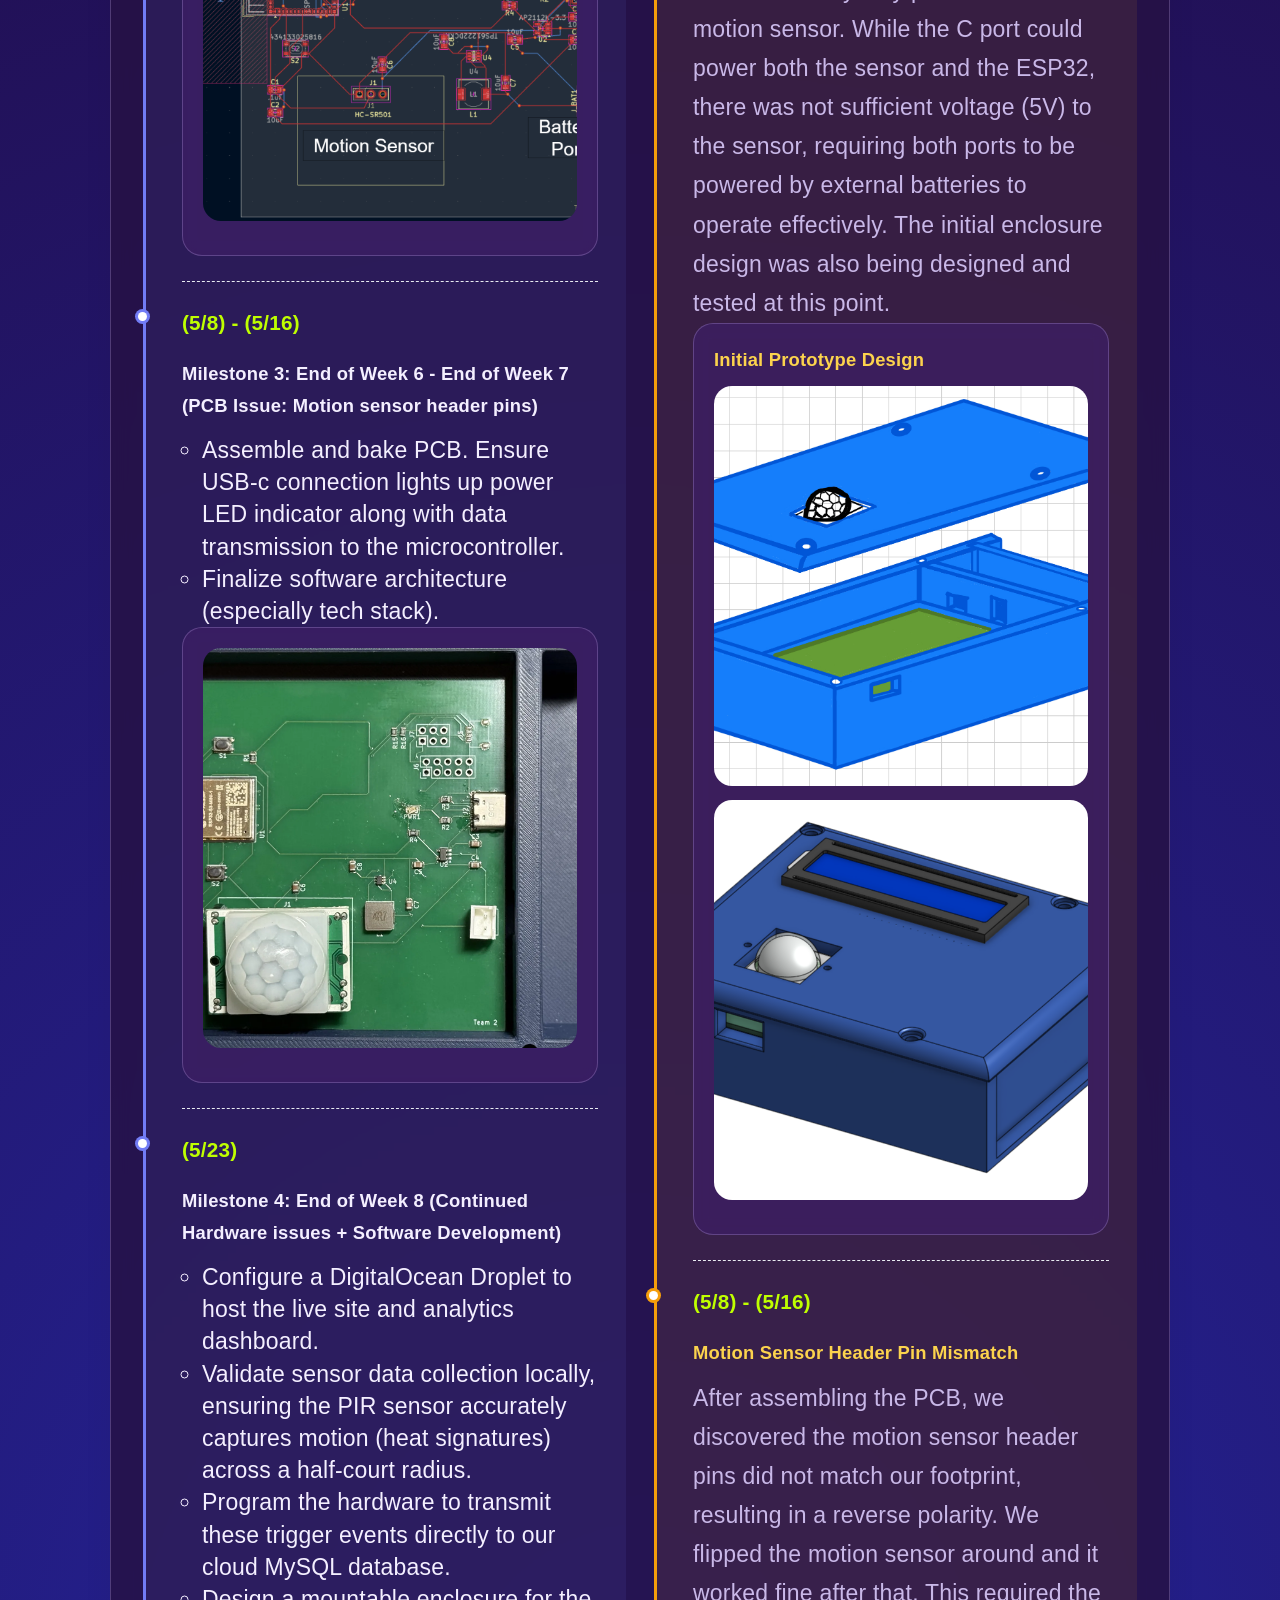
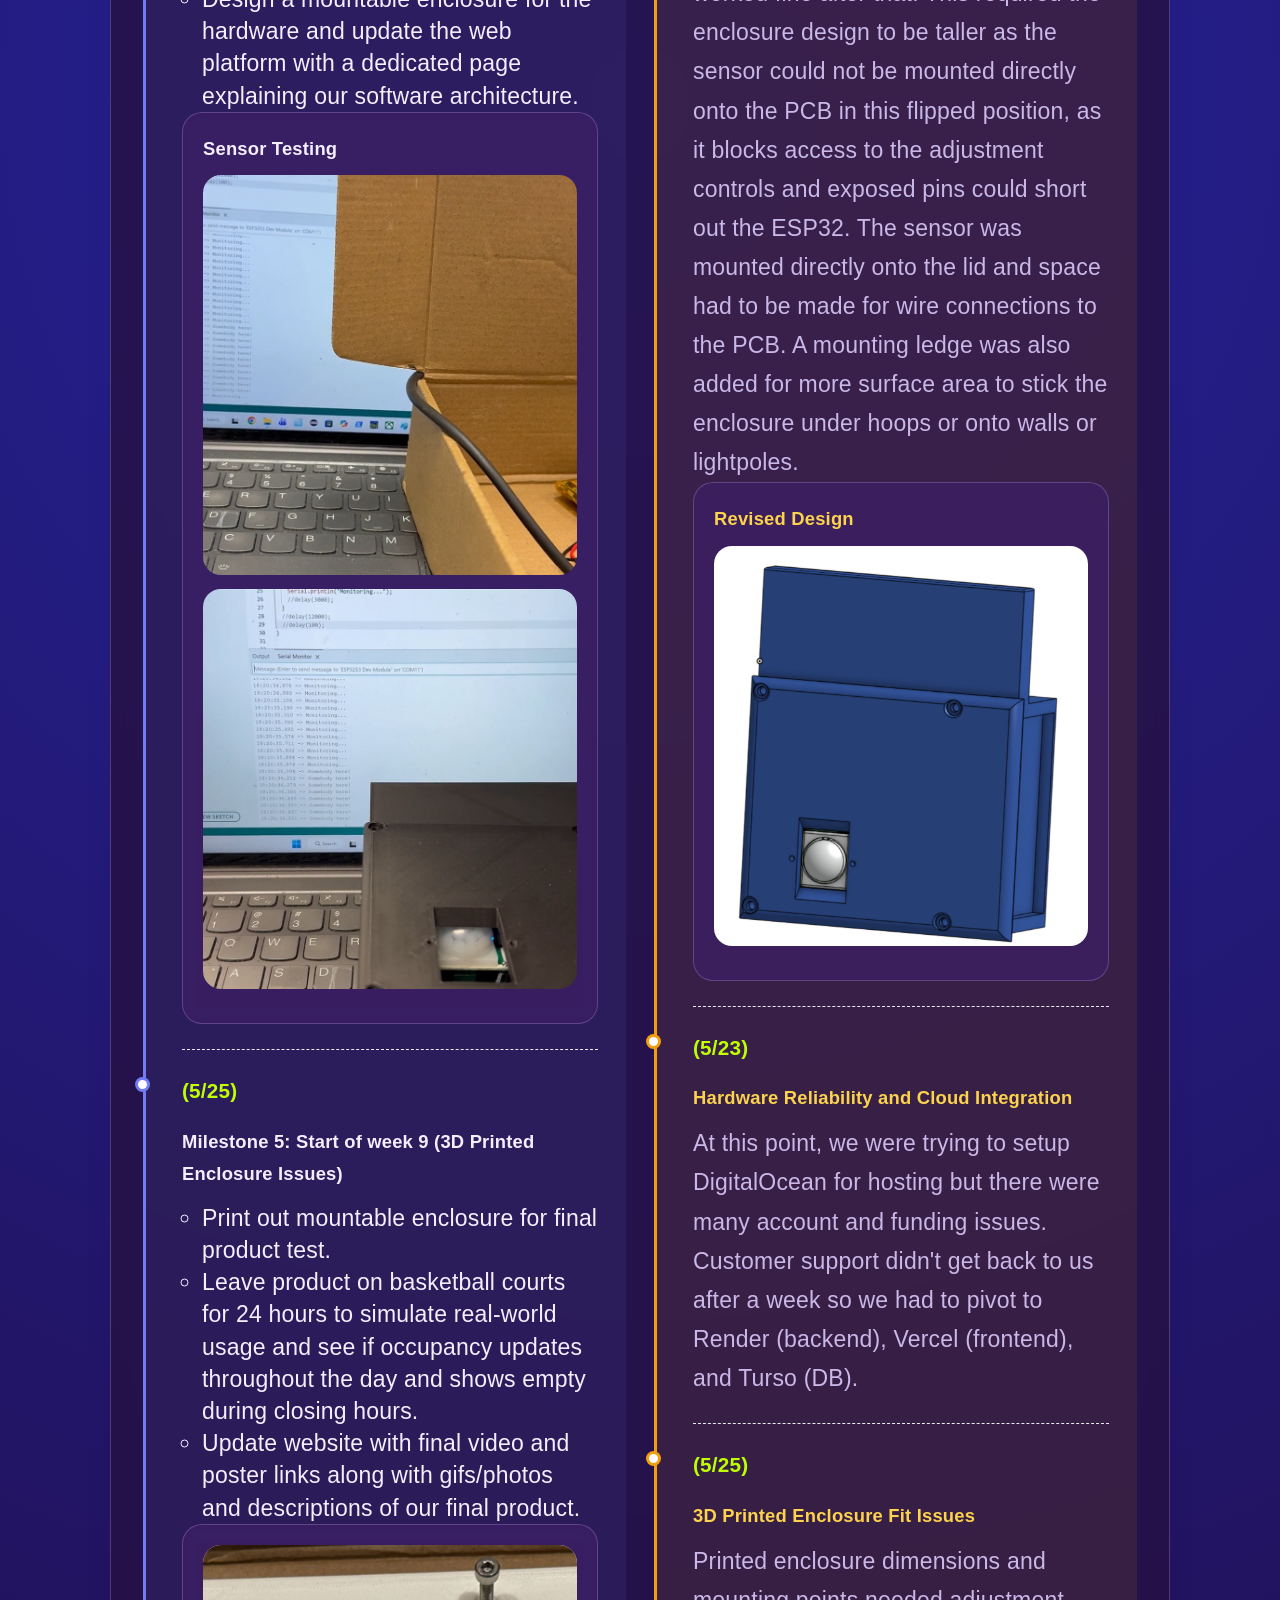
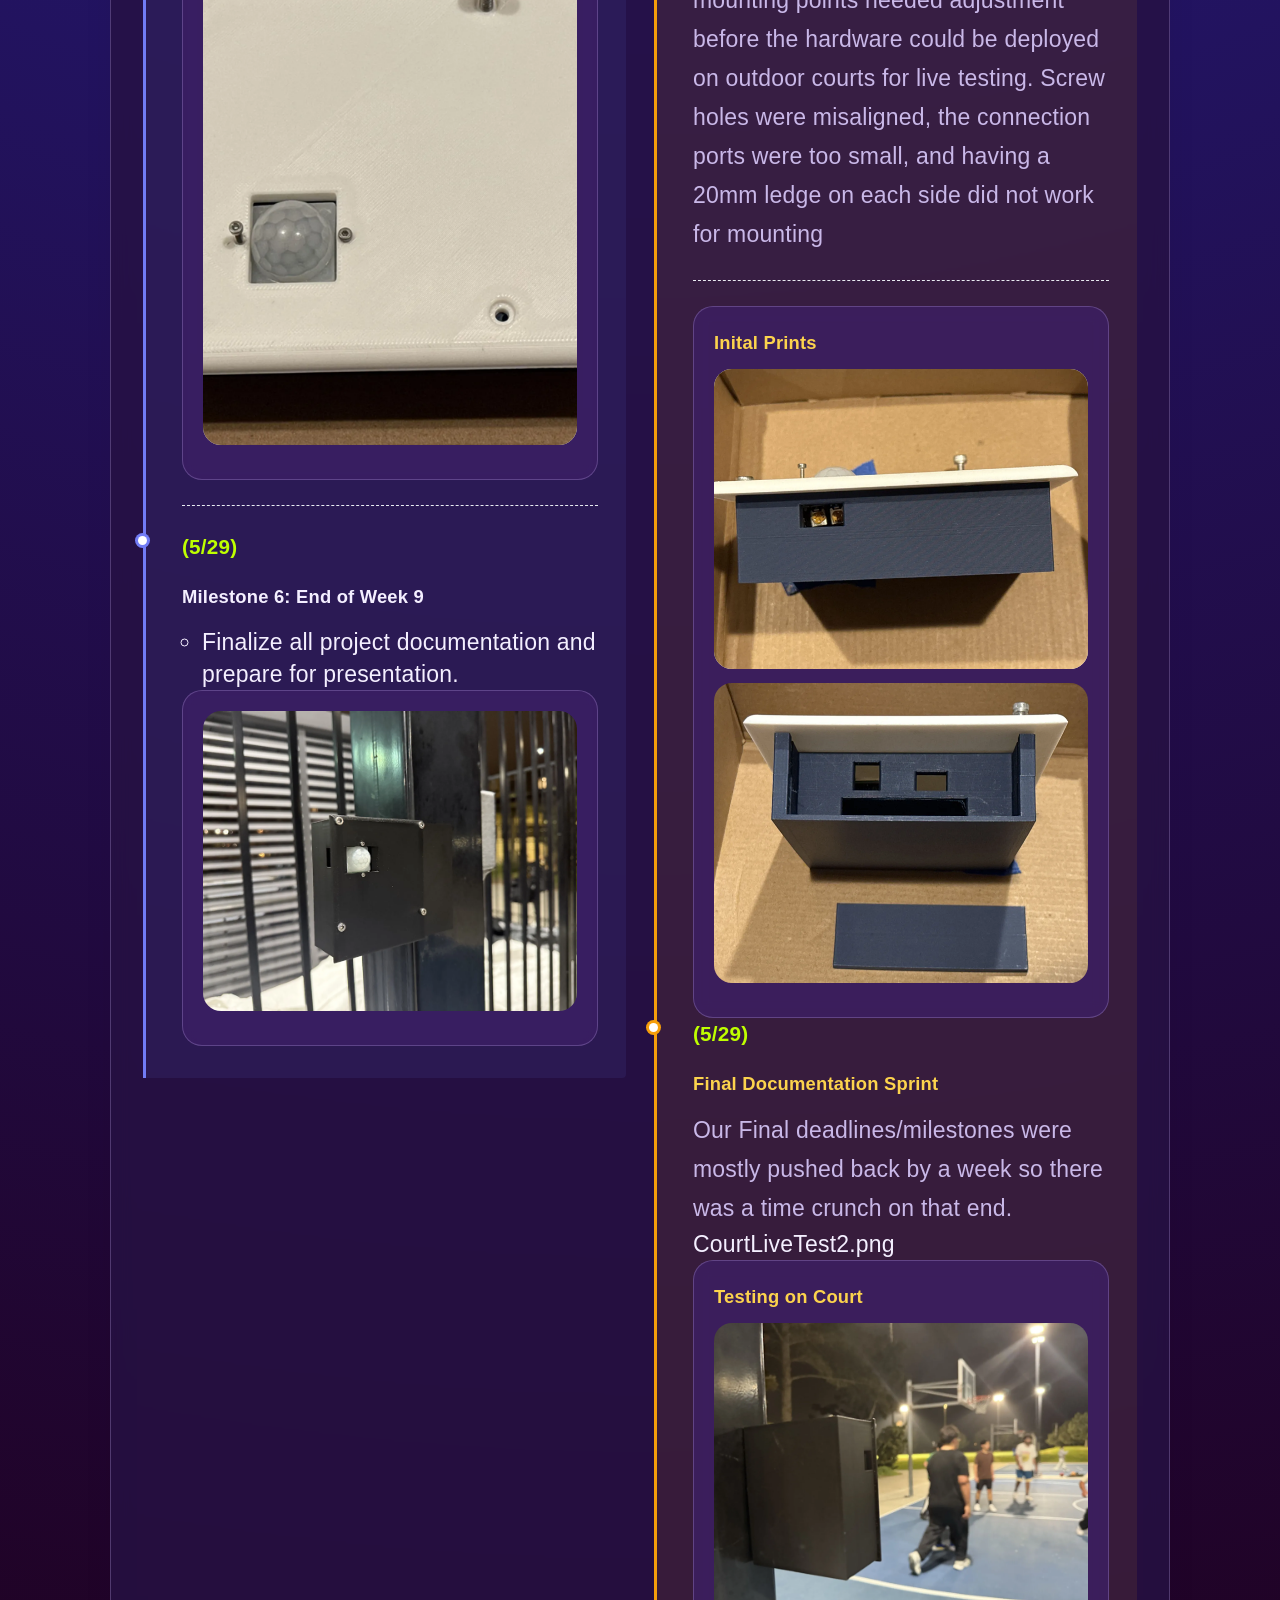
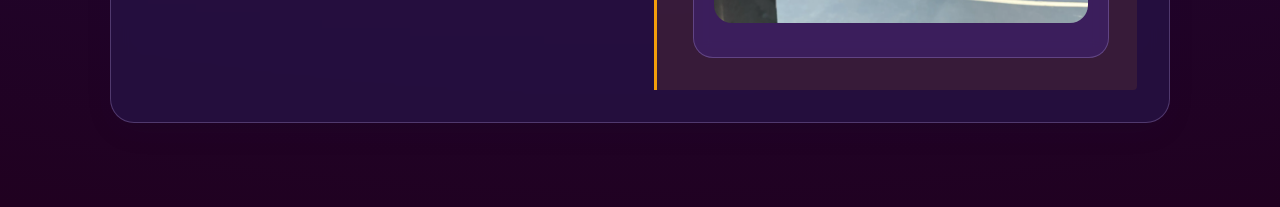
==== commit aec9550f: "fix and rearrange images" ====
--- a/milestones.html
+++ b/milestones.html
@@ -55,7 +55,7 @@
                                 <li>Draft up the software architecture. 4/30. Add PCB page and update milestones accordingly on the website.</li>
                             </ul> 
                                 <div class="card">
-                                    <img src="images/PCBV6LabelV2.png" alt="PCBV6LabelV2" class="photo" width="300" height="400">
+                                    <img src="images/PCBV6LabelV2.png" alt="PCBV6LabelV2" class="photo" width="400" height="400">
                                 </div>
                         </li>
                         <li class="event" data-date="(5/8) - (5/16)">
@@ -65,7 +65,7 @@
                                 <li>Finalize software architecture (especially tech stack).</li>
                             </ul>
                                 <div class="card">
-                                    <img src="images/finishedPCB.png" alt="finishedPCB" class="photo" width="300" height="400">
+                                    <img src="images/finishedPCB.png" alt="finishedPCB" class="photo" width="450" height="400">
                                 </div>
 
                         </li>
@@ -79,8 +79,8 @@
                             </ul>
                             <div class="card">
                             <h3>Sensor Testing</h3>
-                                <img src="images/Test1" alt="test1" class="photo" width="300" height="300">
-                                <img src="images/Test2" alt="test2" class="photo" width="300" height="300">
+                                <img src="images/Test1.png" alt="test1" class="photo" width="450" height="400">
+                                <img src="images/Test2.png" alt="test2" class="photo" width="450" height="400">
                             </div>
 
                         </li>
@@ -92,7 +92,7 @@
                                 <li>Update website with final video and poster links along with gifs/photos and descriptions of our final product.</li>
                             </ul> 
                                 <div class="card">
-                                    <img src="images/FirstPrint1.png" alt="FirstPrint1" class="photo" width="400" height="400">
+                                    <img src="images/FirstPrint1.png" alt="FirstPrint1" class="photo" width="500" height="500">
                                 </div>
                         </li>
                         <li class="event" data-date="(5/29)">
@@ -132,8 +132,8 @@
 
                             <div class="card">
                                 <h3>Initial Prototype Design</h3> 
-                                    <img src="images/CourtTrackerDrawing2R.png" alt="Drawing2" class="photo" width="300" height="300">
-                                    <img src="images/orgMotion.png" alt="orgMotion" class="photo" width="300" height="300">
+                                    <img src="images/CourtTrackerDrawing2R.png" alt="Drawing2" class="photo" width="400" height="400">
+                                    <img src="images/orgMotion.png" alt="orgMotion" class="photo" width="400" height="400">
                                 </div>
 
                         </li>
@@ -148,7 +148,7 @@
 
                              <div class="card">
                                 <h3>Revised Design</h3> 
-                                    <img src="images/CourtTrackerLedge.png" alt="Ledge" class="photo" width="300" height="400">
+                                    <img src="images/CourtTrackerLedge.png" alt="Ledge" class="photo" width="400" height="400">
                                 </div>
                             
                         </li>
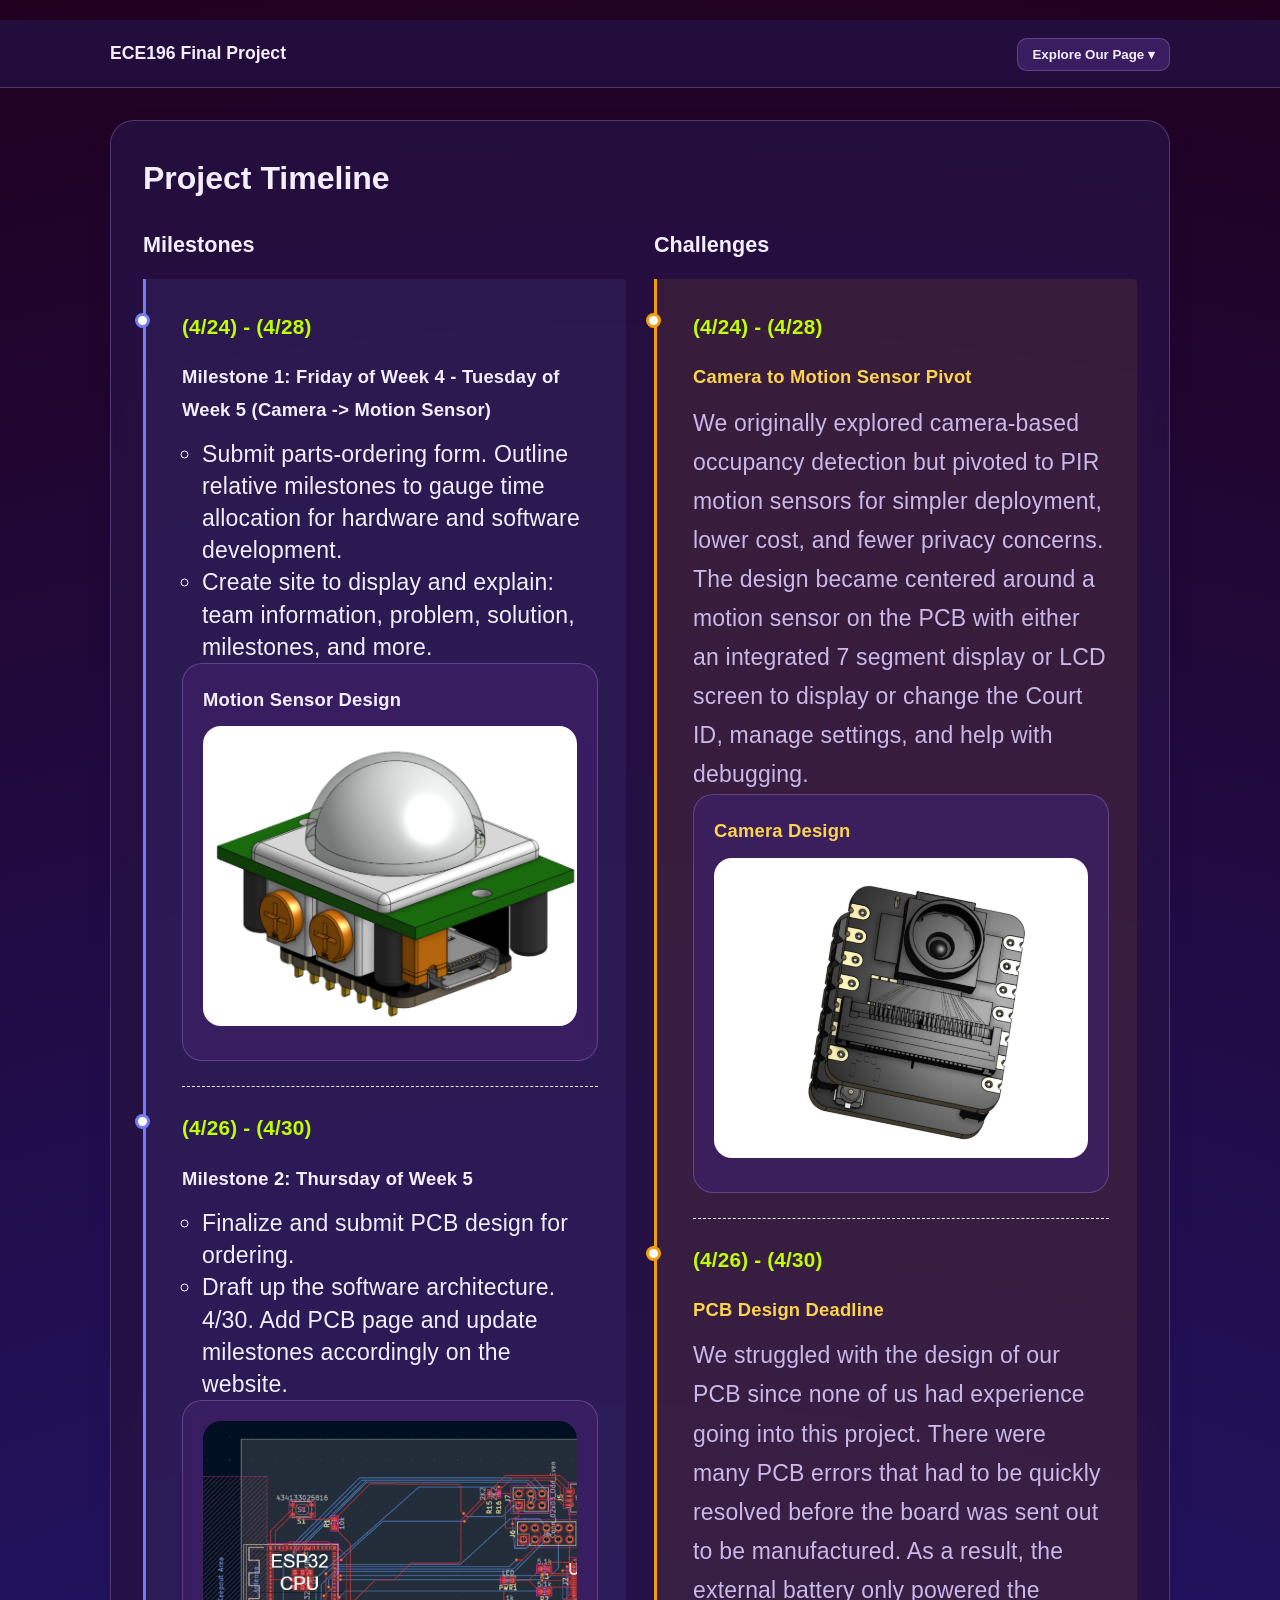
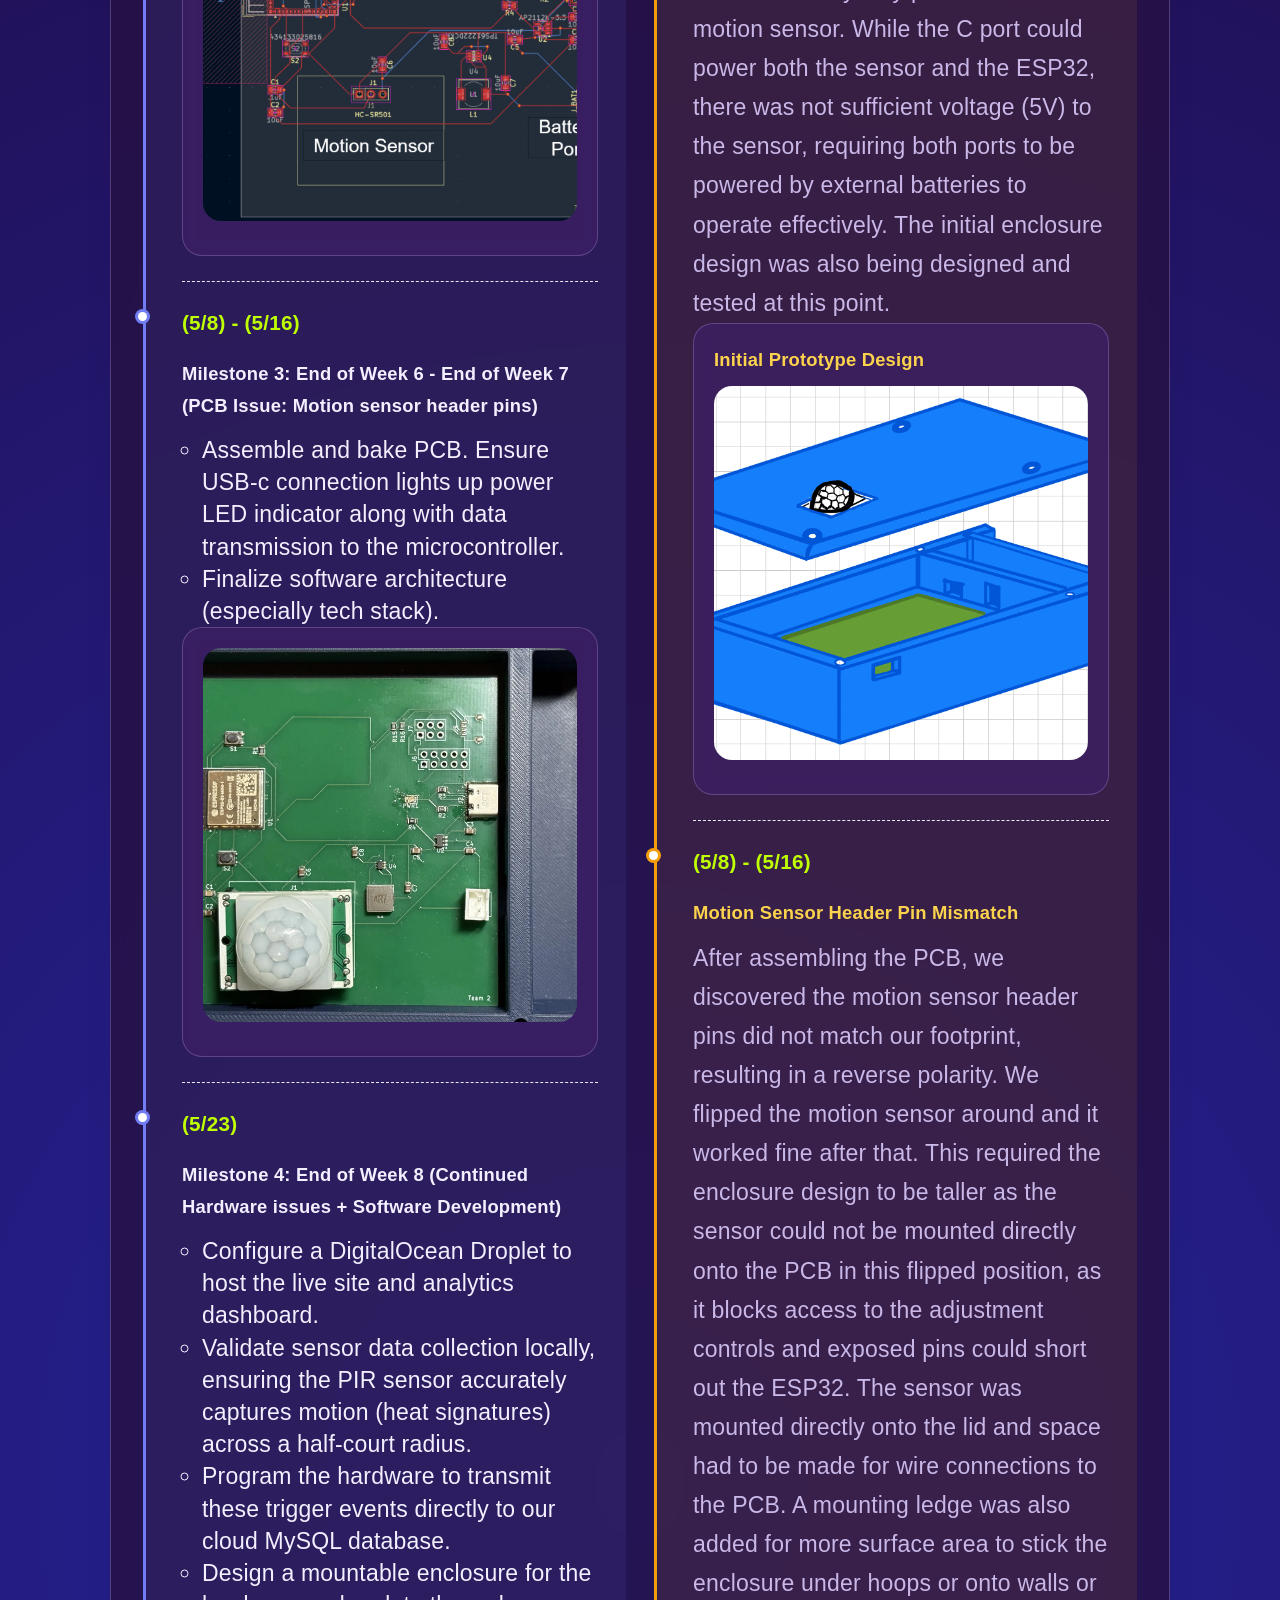
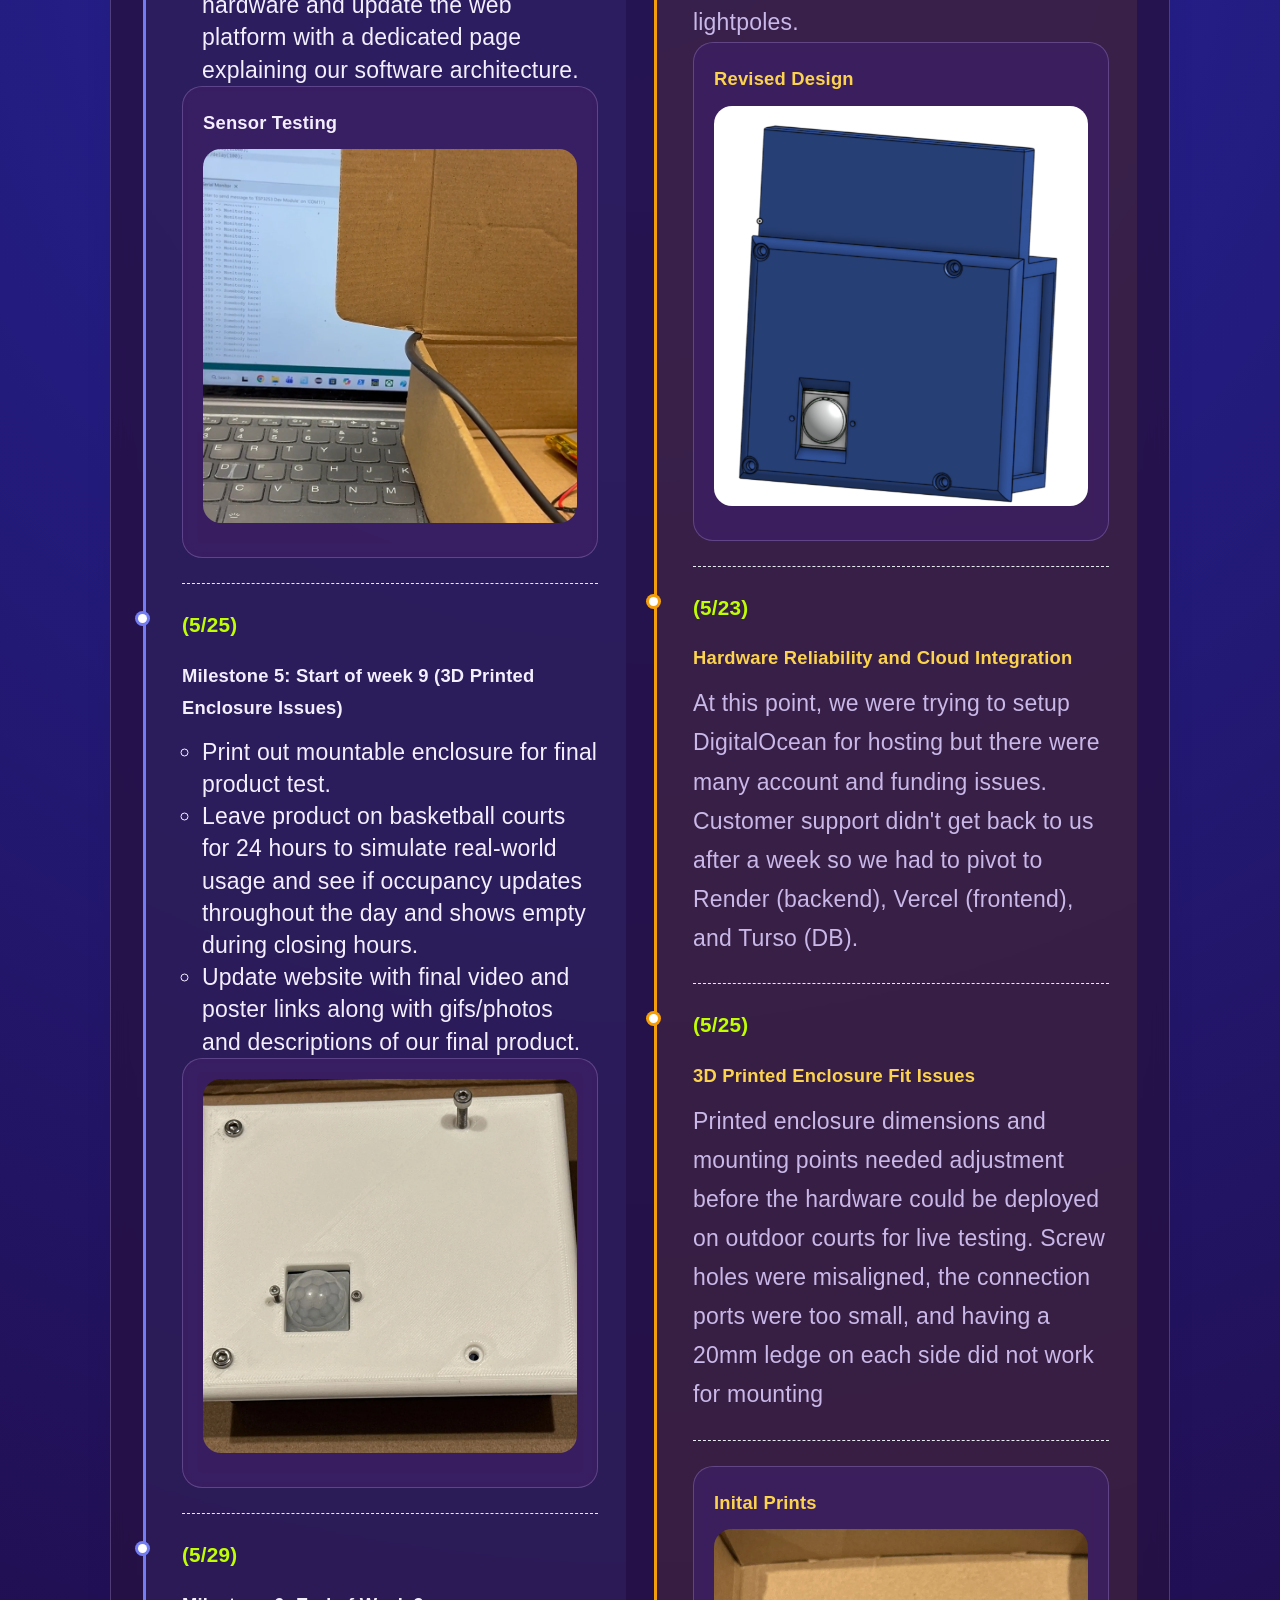
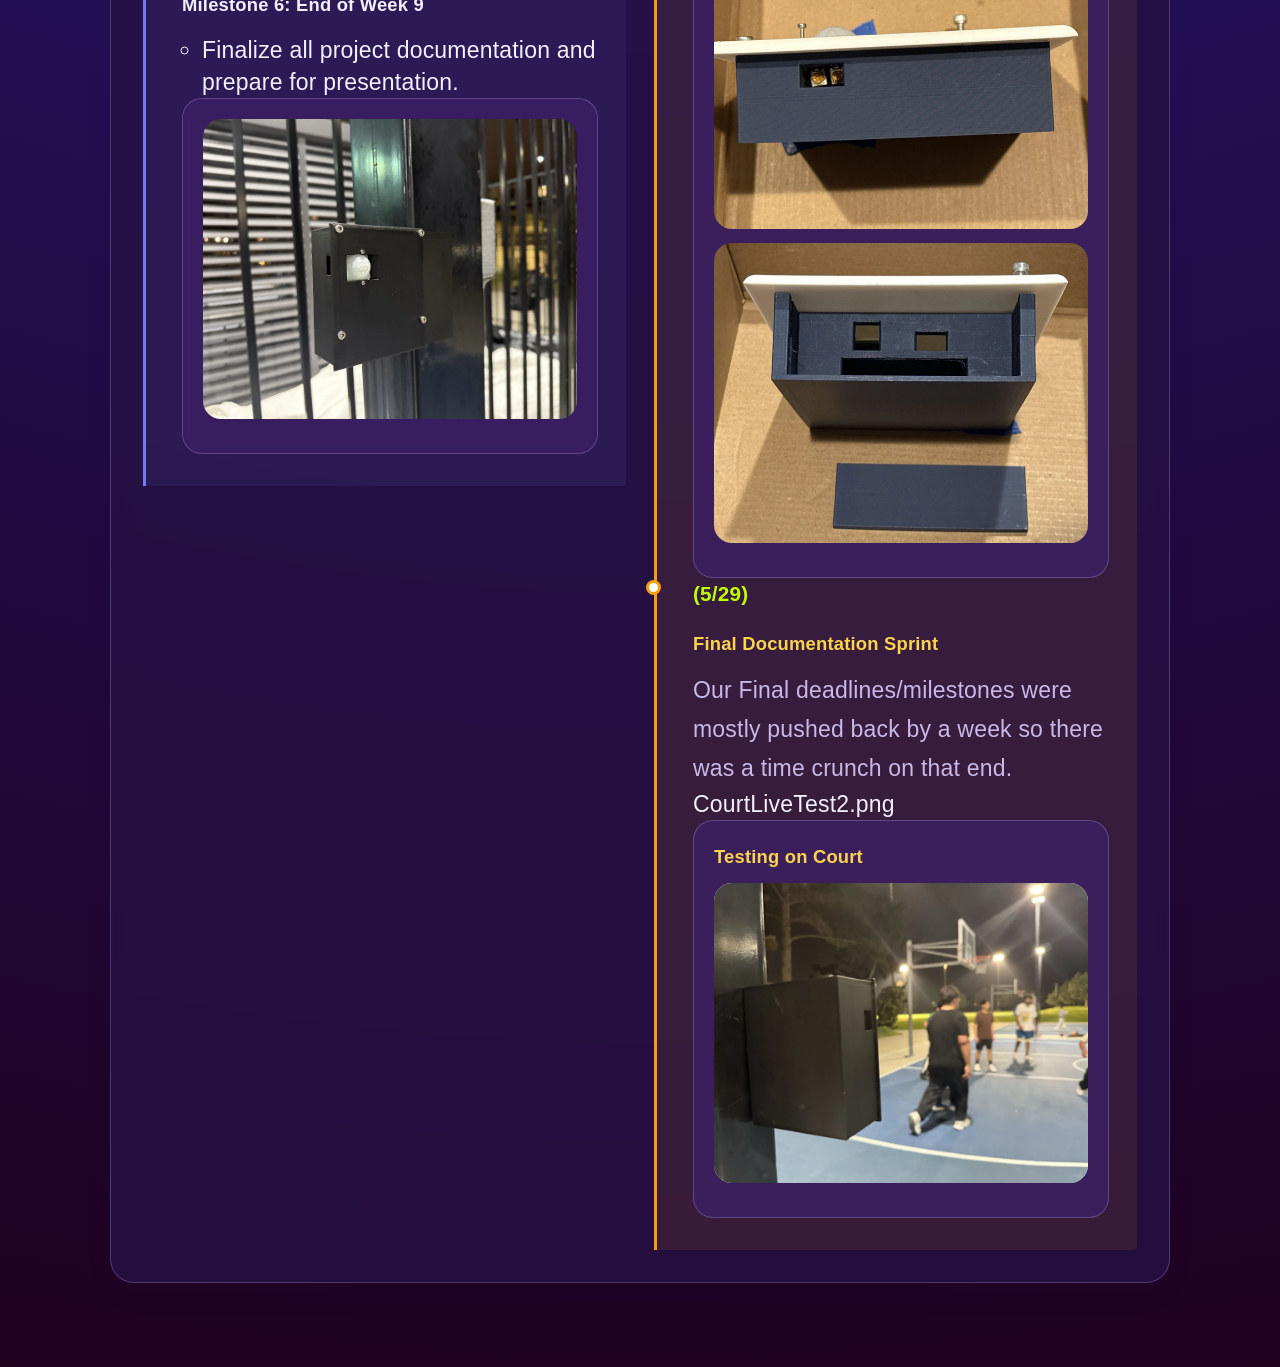
==== commit 32a961a6: "fix images" ====
--- a/milestones.html
+++ b/milestones.html
@@ -65,7 +65,7 @@
                                 <li>Finalize software architecture (especially tech stack).</li>
                             </ul>
                                 <div class="card">
-                                    <img src="images/finishedPCB.png" alt="finishedPCB" class="photo" width="450" height="400">
+                                    <img src="images/finishedPCB.png" alt="finishedPCB" class="photo" 
                                 </div>
 
                         </li>
@@ -79,8 +79,8 @@
                             </ul>
                             <div class="card">
                             <h3>Sensor Testing</h3>
-                                <img src="images/Test1.png" alt="test1" class="photo" width="450" height="400">
-                                <img src="images/Test2.png" alt="test2" class="photo" width="450" height="400">
+                                <img src="images/Test1.png" alt="test1" class="photo" 
+                                <img src="images/Test2.png" alt="test2" class="photo" 
                             </div>
 
                         </li>
@@ -92,7 +92,7 @@
                                 <li>Update website with final video and poster links along with gifs/photos and descriptions of our final product.</li>
                             </ul> 
                                 <div class="card">
-                                    <img src="images/FirstPrint1.png" alt="FirstPrint1" class="photo" width="500" height="500">
+                                    <img src="images/FirstPrint1.png" alt="FirstPrint1" class="photo" 
                                 </div>
                         </li>
                         <li class="event" data-date="(5/29)">
@@ -132,8 +132,8 @@
 
                             <div class="card">
                                 <h3>Initial Prototype Design</h3> 
-                                    <img src="images/CourtTrackerDrawing2R.png" alt="Drawing2" class="photo" width="400" height="400">
-                                    <img src="images/orgMotion.png" alt="orgMotion" class="photo" width="400" height="400">
+                                    <img src="images/CourtTrackerDrawing2R.png" alt="Drawing2" class="photo" 
+                                    <img src="images/orgMotion.png" alt="orgMotion" class="photo" 
                                 </div>
 
                         </li>
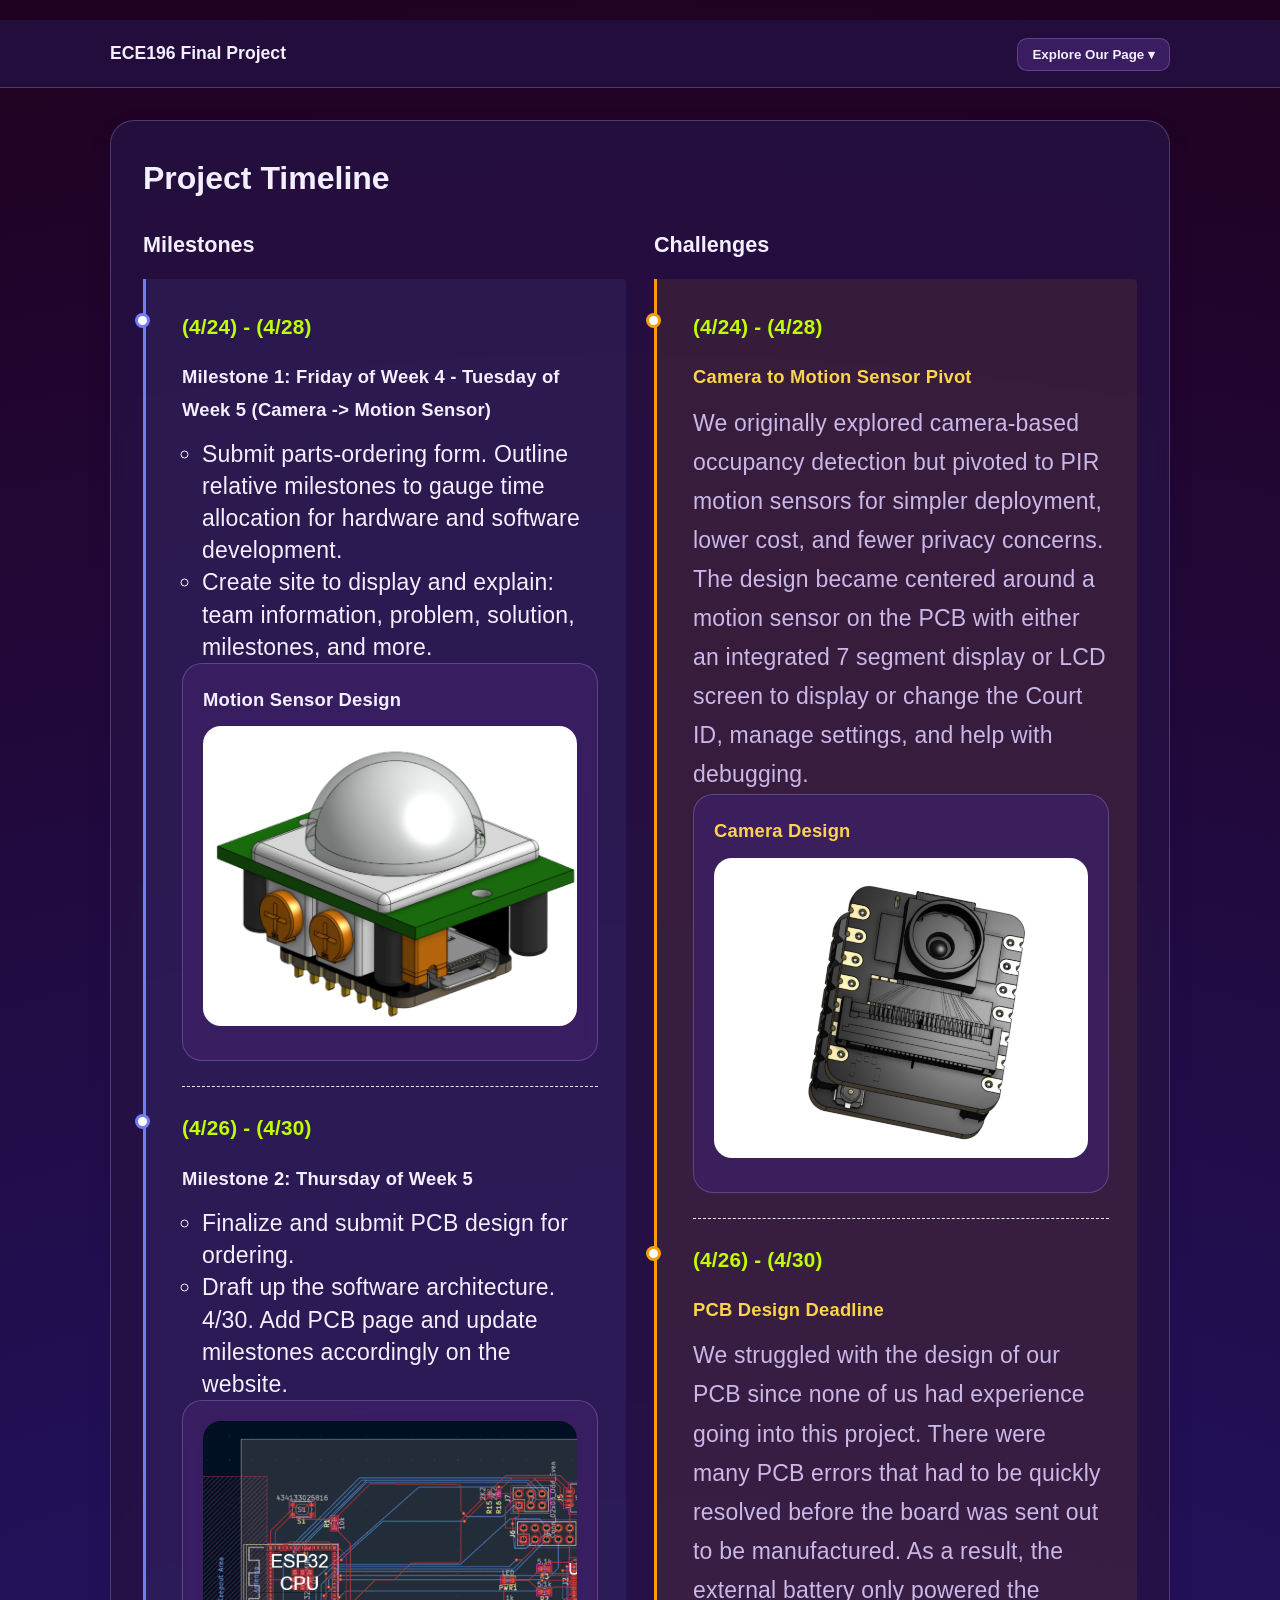
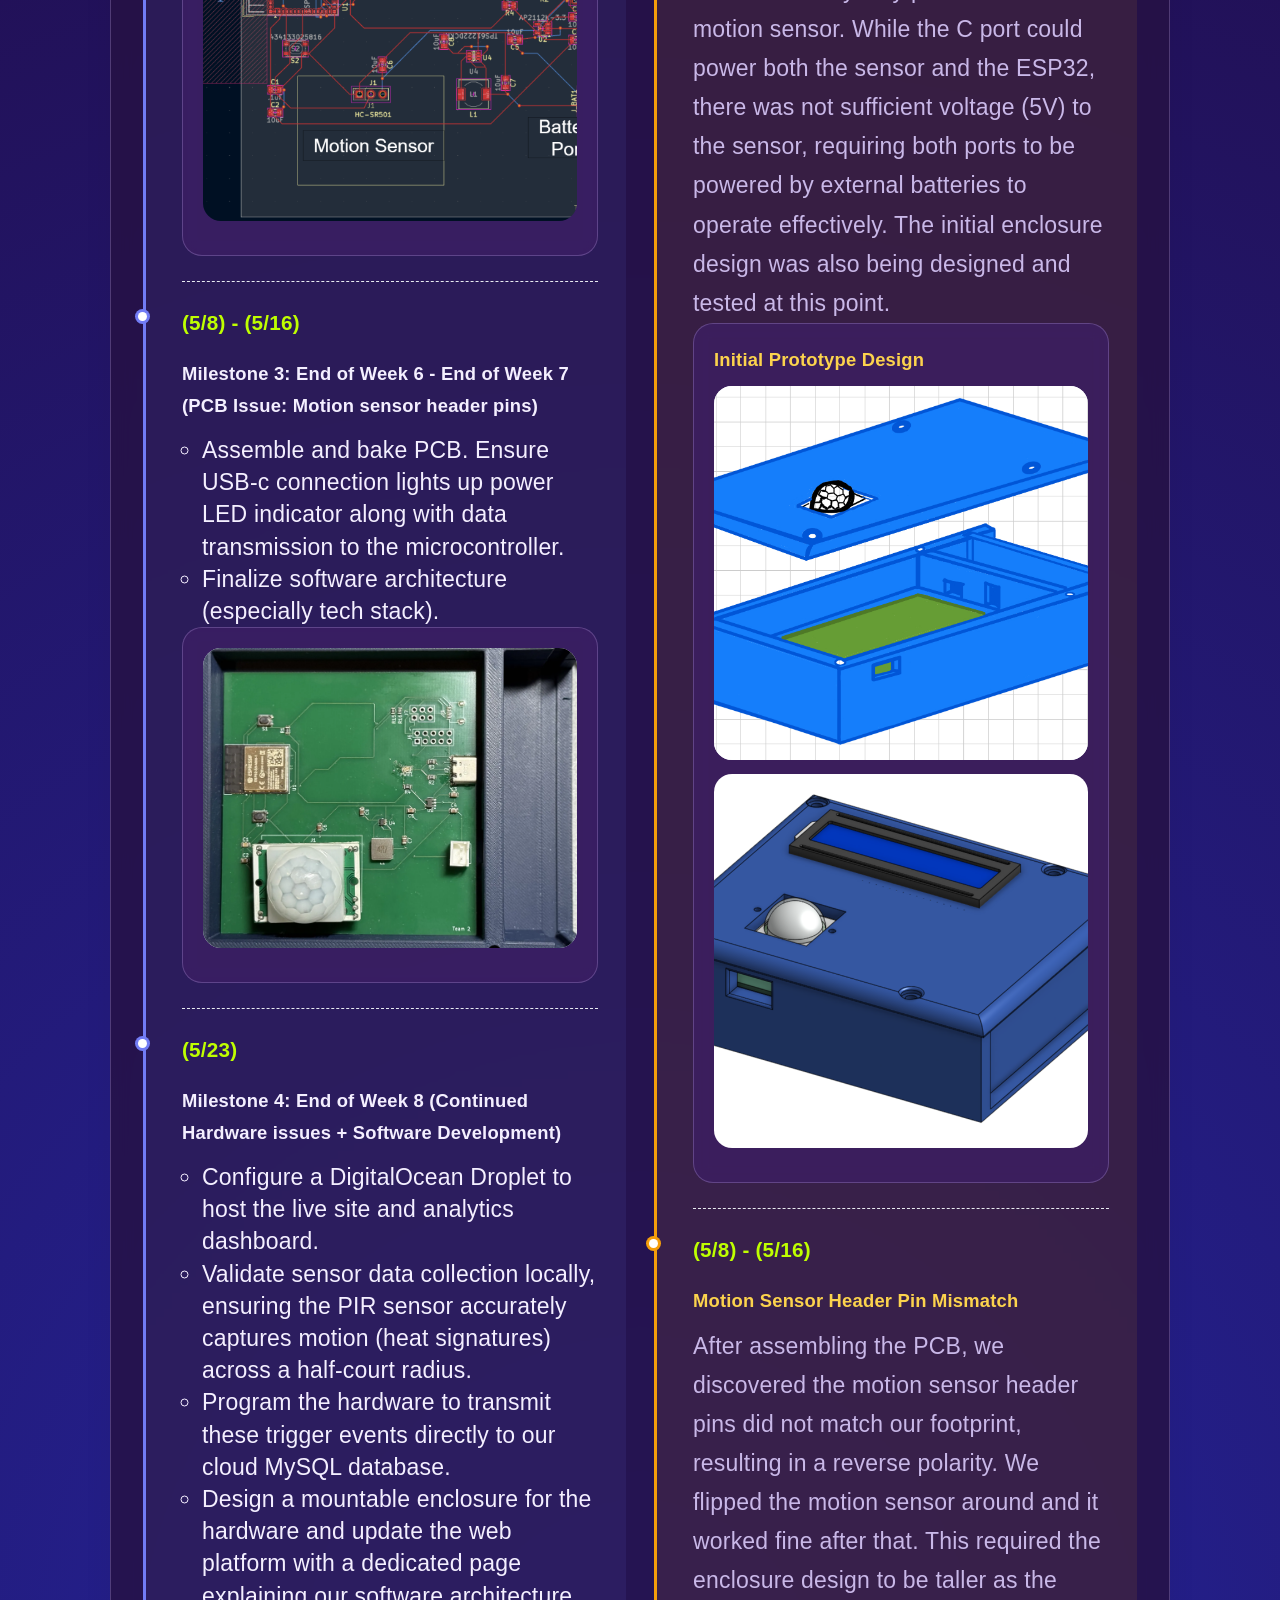
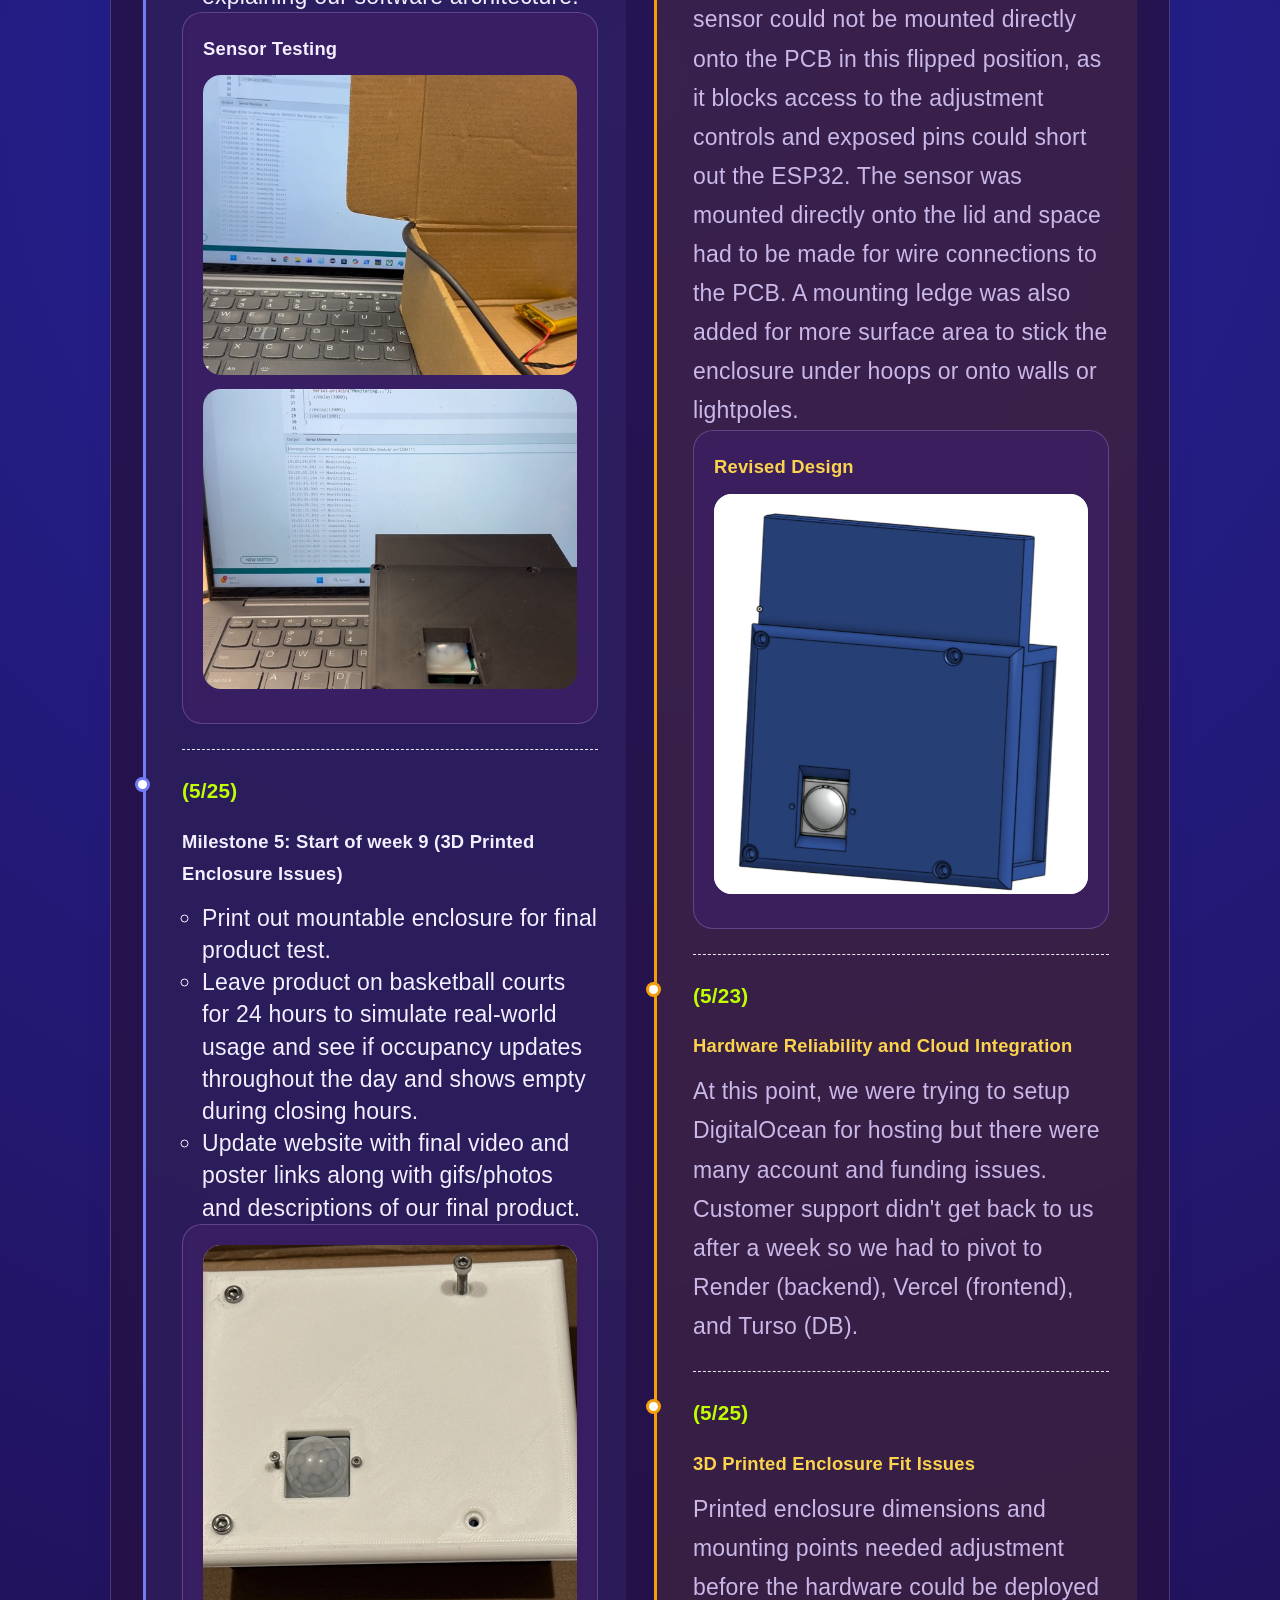
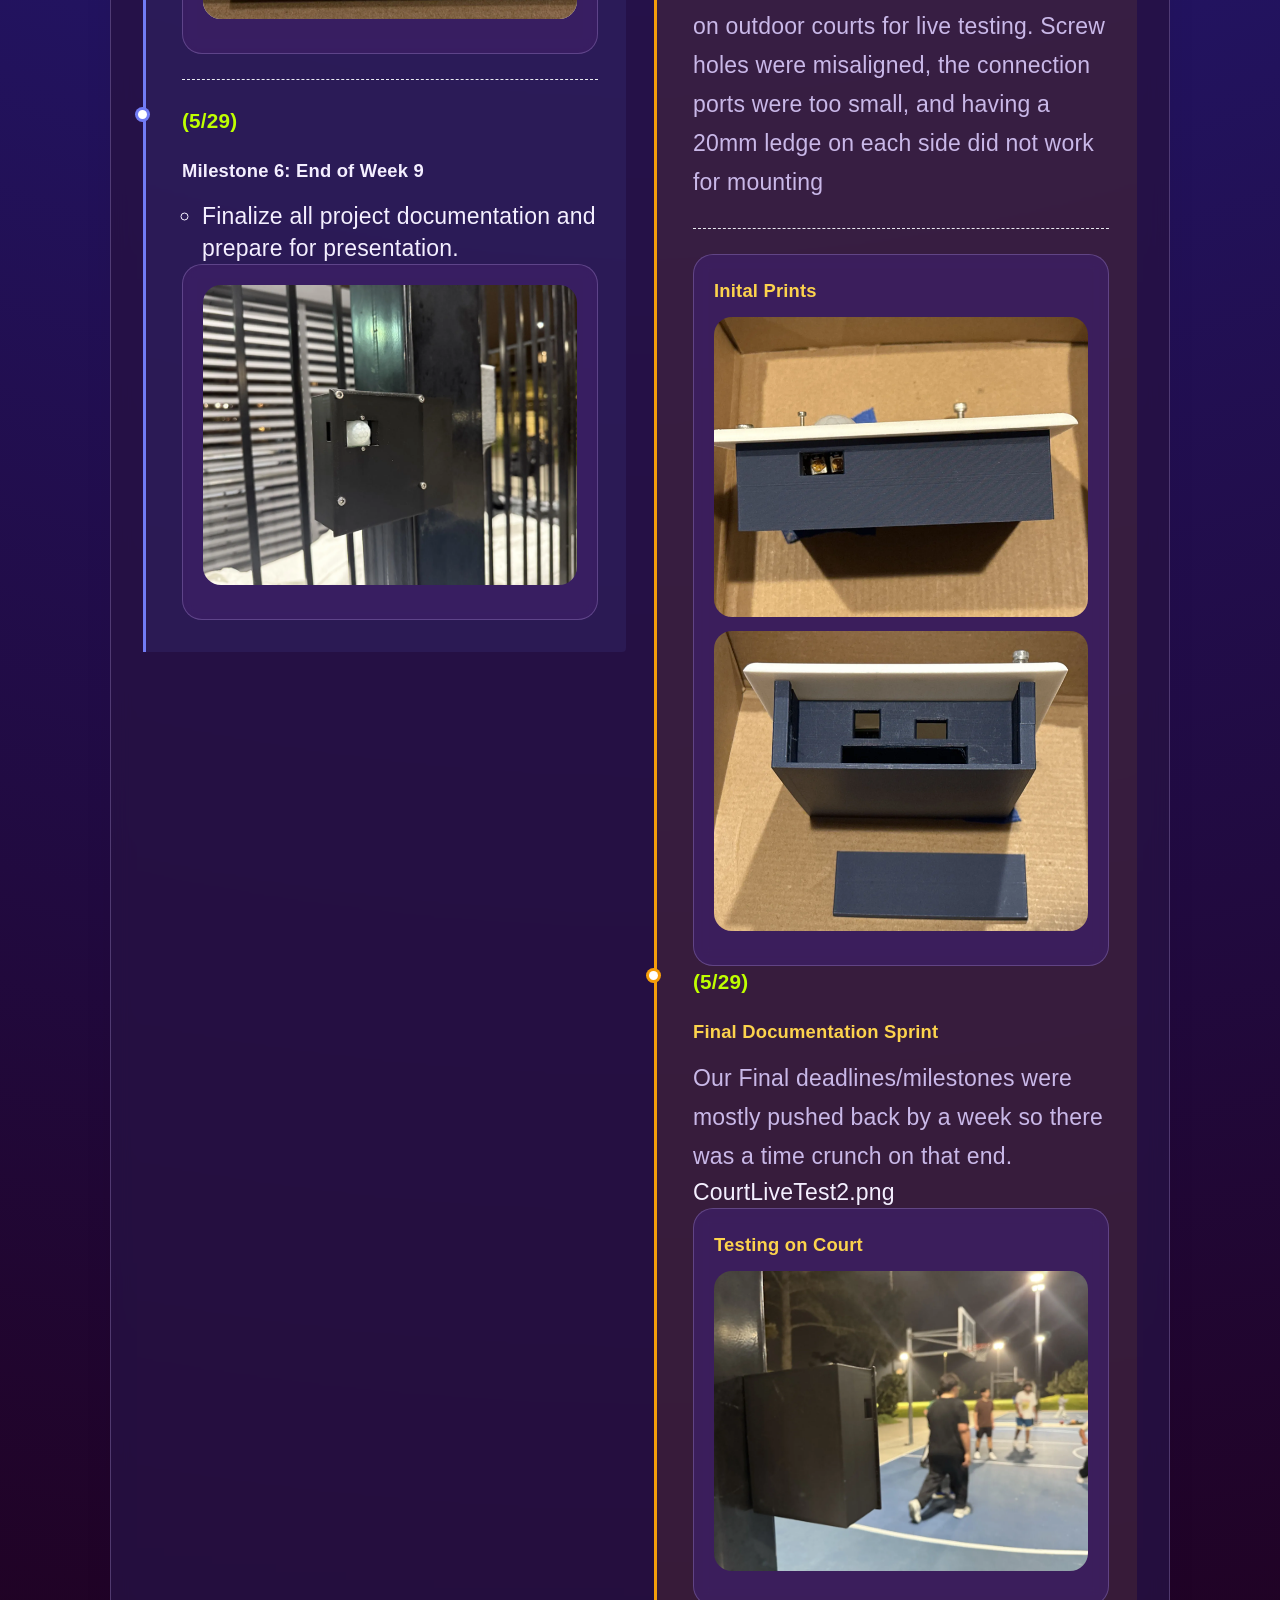
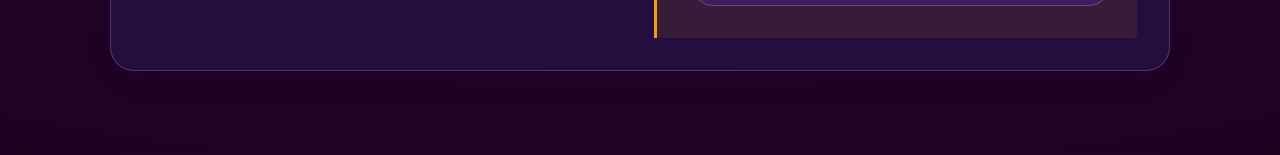
==== commit fbe8abfa: "image fix" ====
--- a/milestones.html
+++ b/milestones.html
@@ -65,7 +65,7 @@
                                 <li>Finalize software architecture (especially tech stack).</li>
                             </ul>
                                 <div class="card">
-                                    <img src="images/finishedPCB.png" alt="finishedPCB" class="photo" 
+                                    <img src="images/finishedPCB.png" alt="finishedPCB" class="photo" width="400" height="300">
                                 </div>
 
                         </li>
@@ -79,8 +79,8 @@
                             </ul>
                             <div class="card">
                             <h3>Sensor Testing</h3>
-                                <img src="images/Test1.png" alt="test1" class="photo" 
-                                <img src="images/Test2.png" alt="test2" class="photo" 
+                                <img src="images/Test1.png" alt="test1" class="photo" width="400" height="300">
+                                <img src="images/Test2.png" alt="test2" class="photo" width="400" height="300">
                             </div>
 
                         </li>
@@ -132,8 +132,8 @@
 
                             <div class="card">
                                 <h3>Initial Prototype Design</h3> 
-                                    <img src="images/CourtTrackerDrawing2R.png" alt="Drawing2" class="photo" 
-                                    <img src="images/orgMotion.png" alt="orgMotion" class="photo" 
+                                    <img src="images/CourtTrackerDrawing2R.png" alt="Drawing2" class="photo">
+                                    <img src="images/orgMotion.png" alt="orgMotion" class="photo"> 
                                 </div>
 
                         </li>
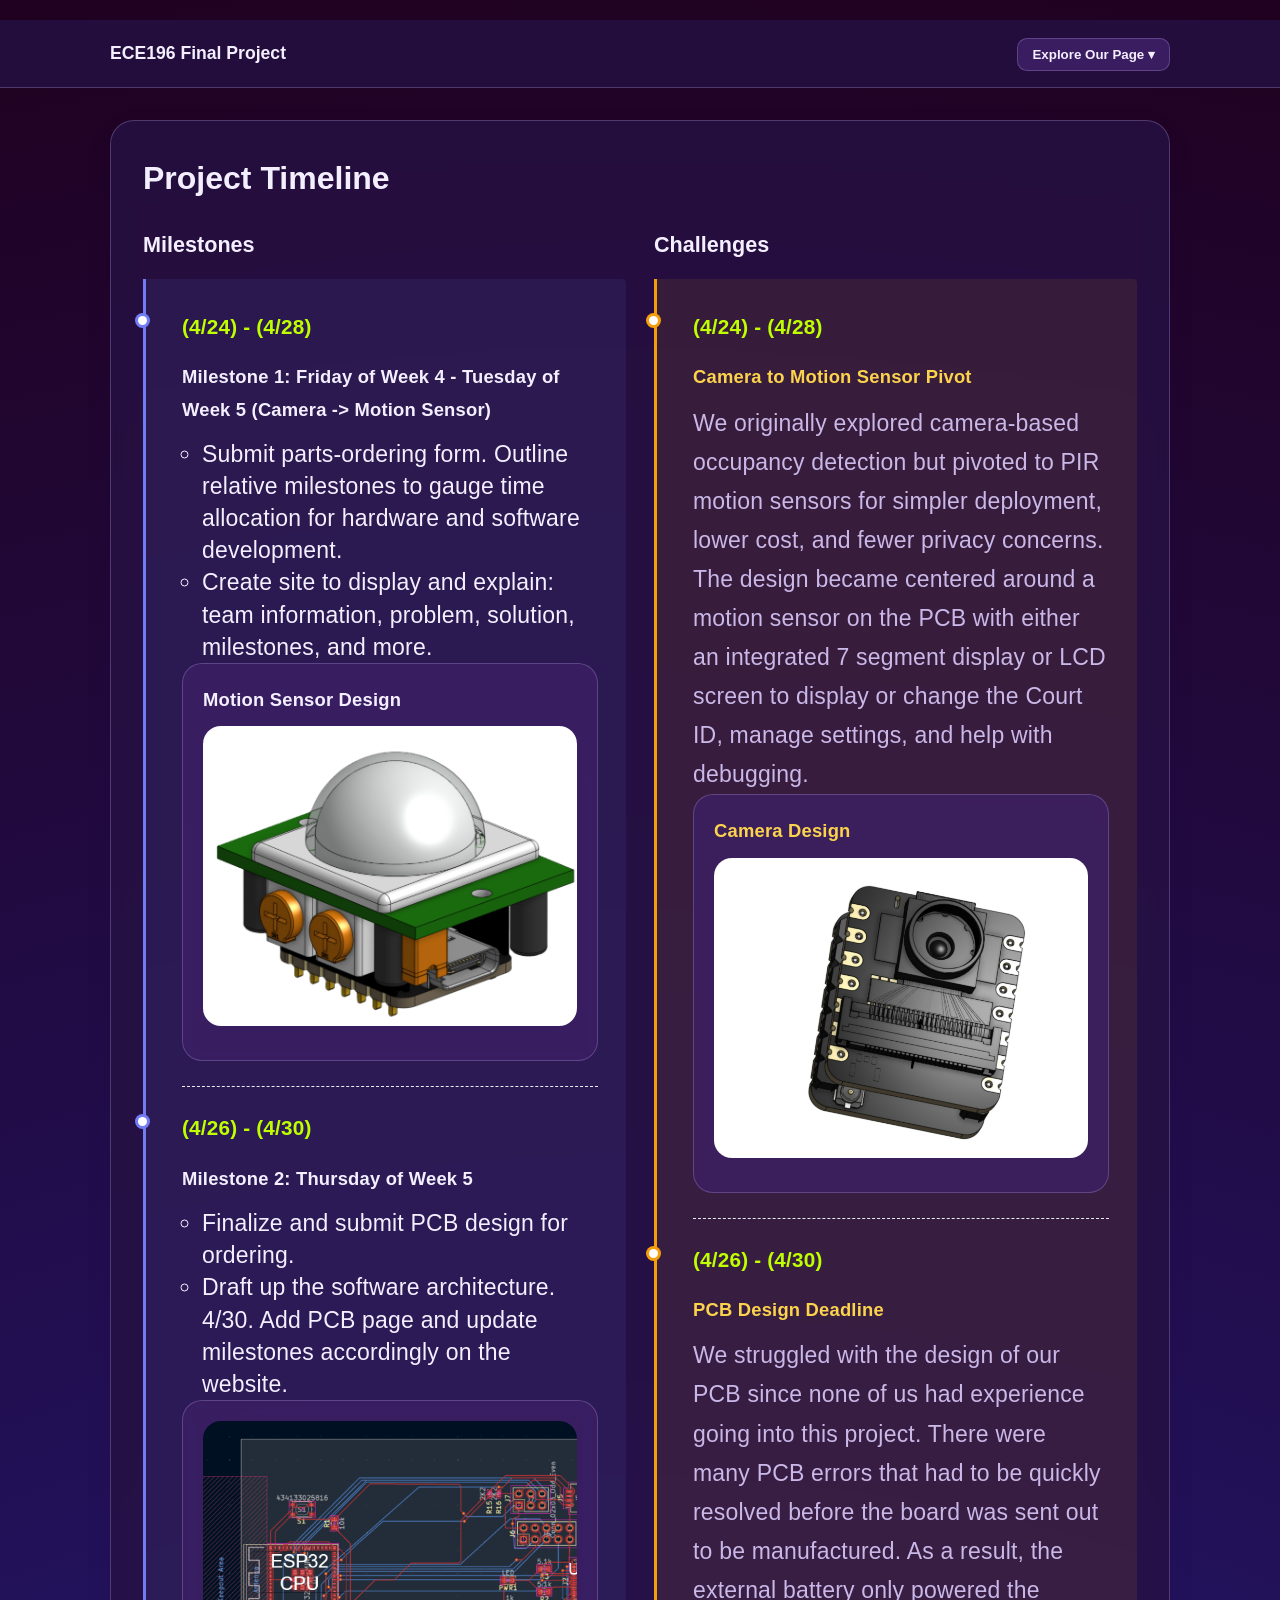
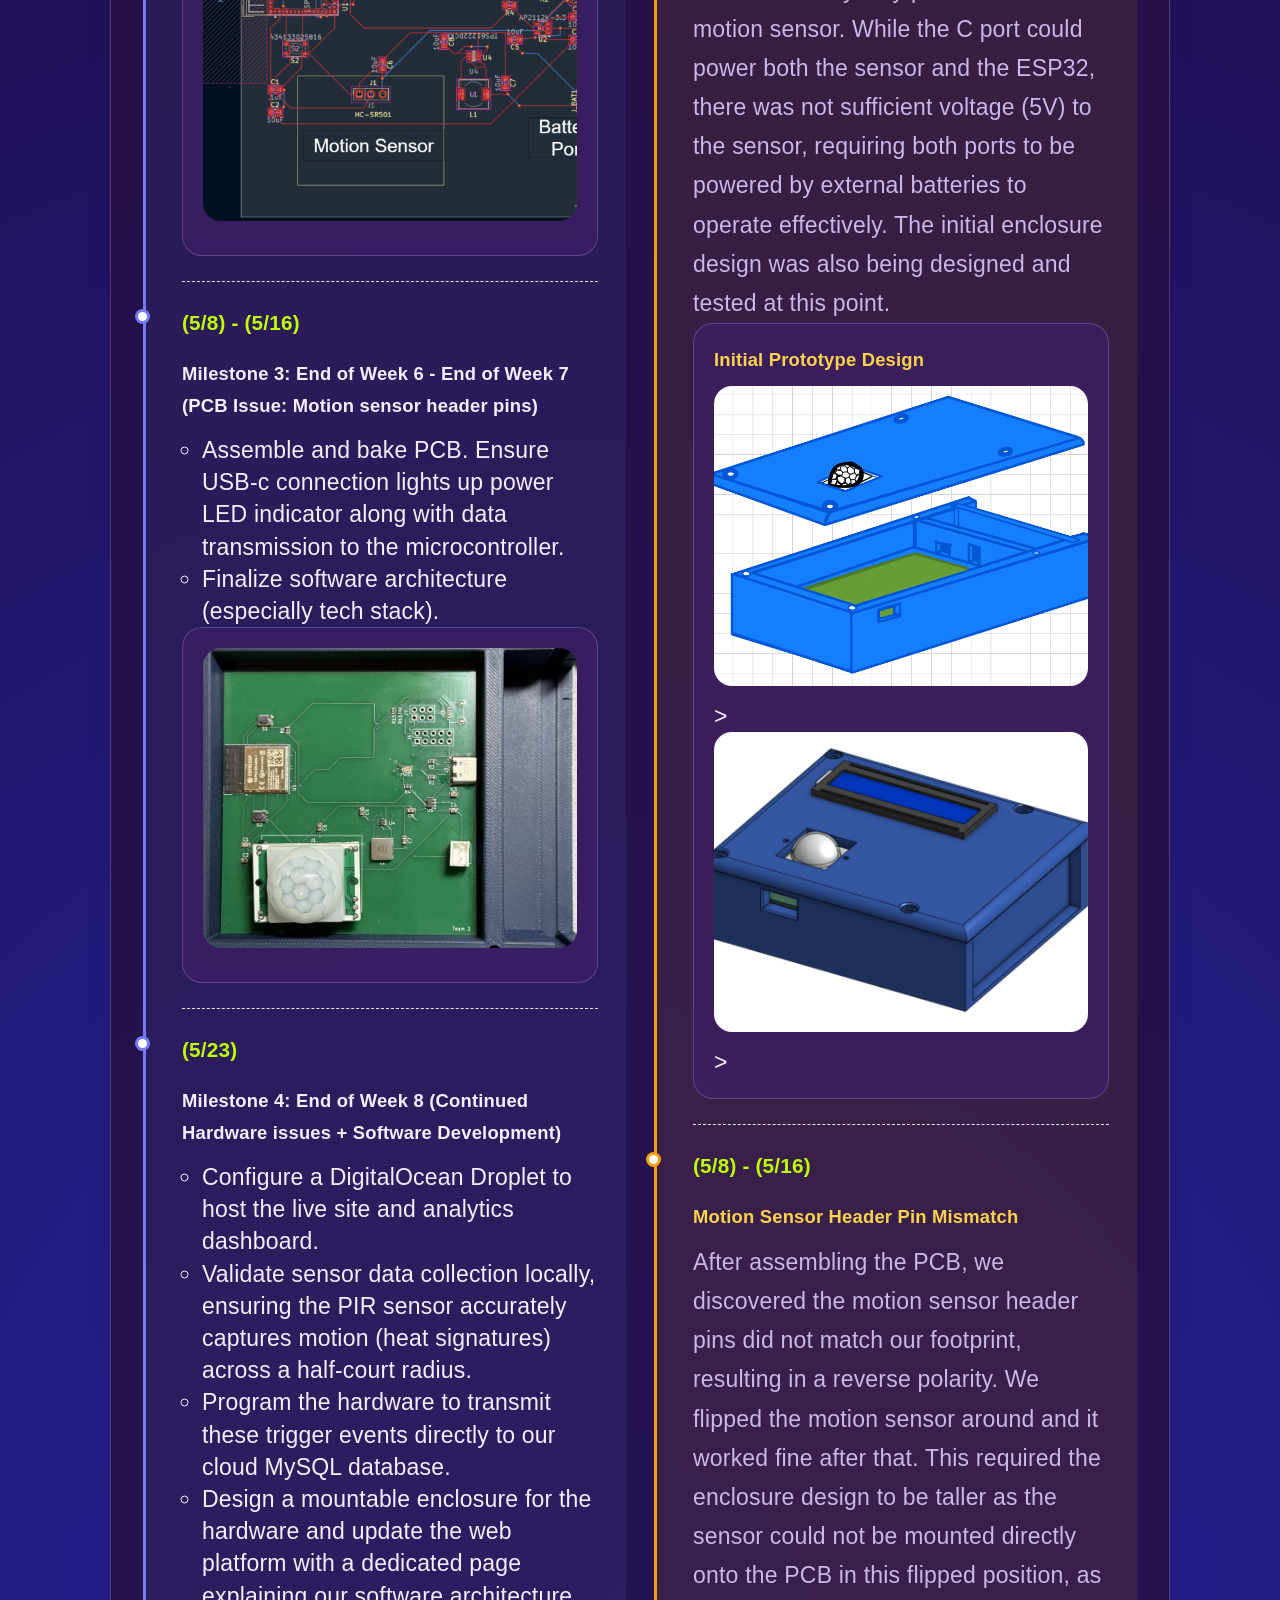
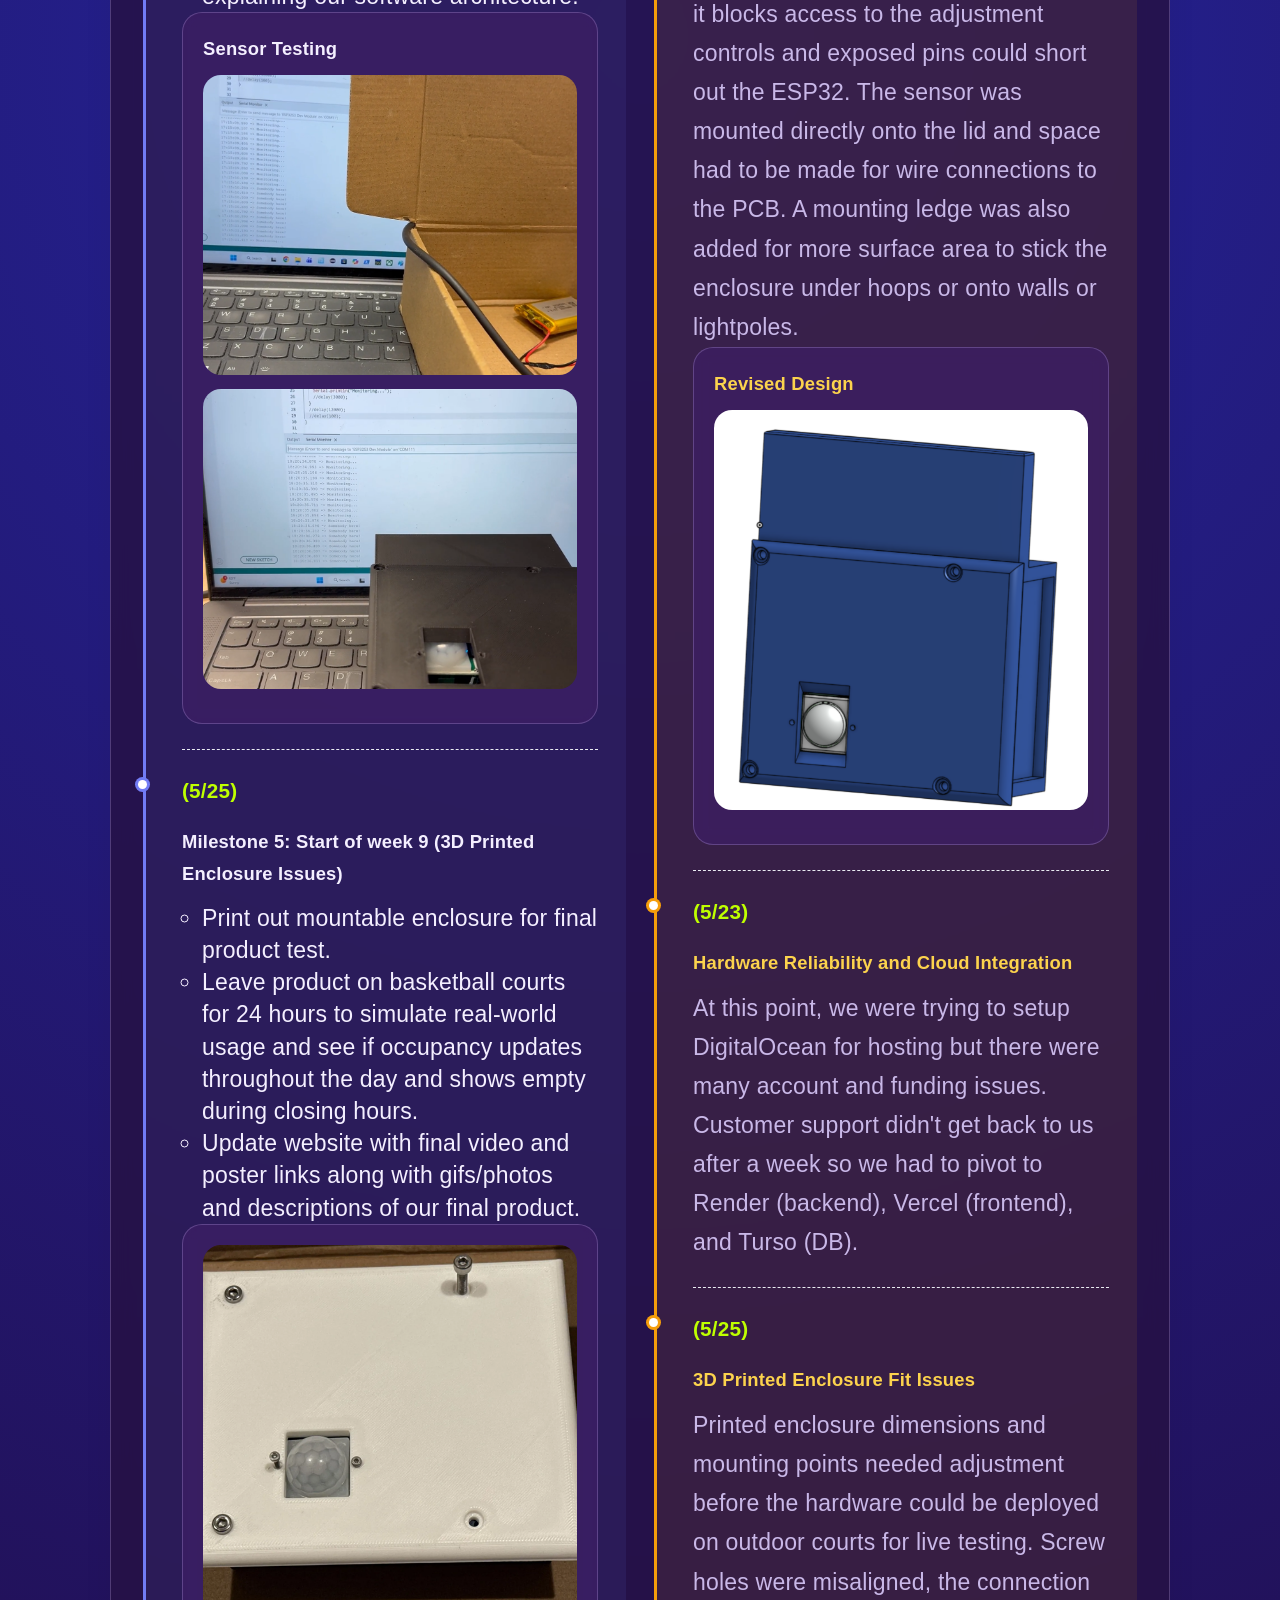
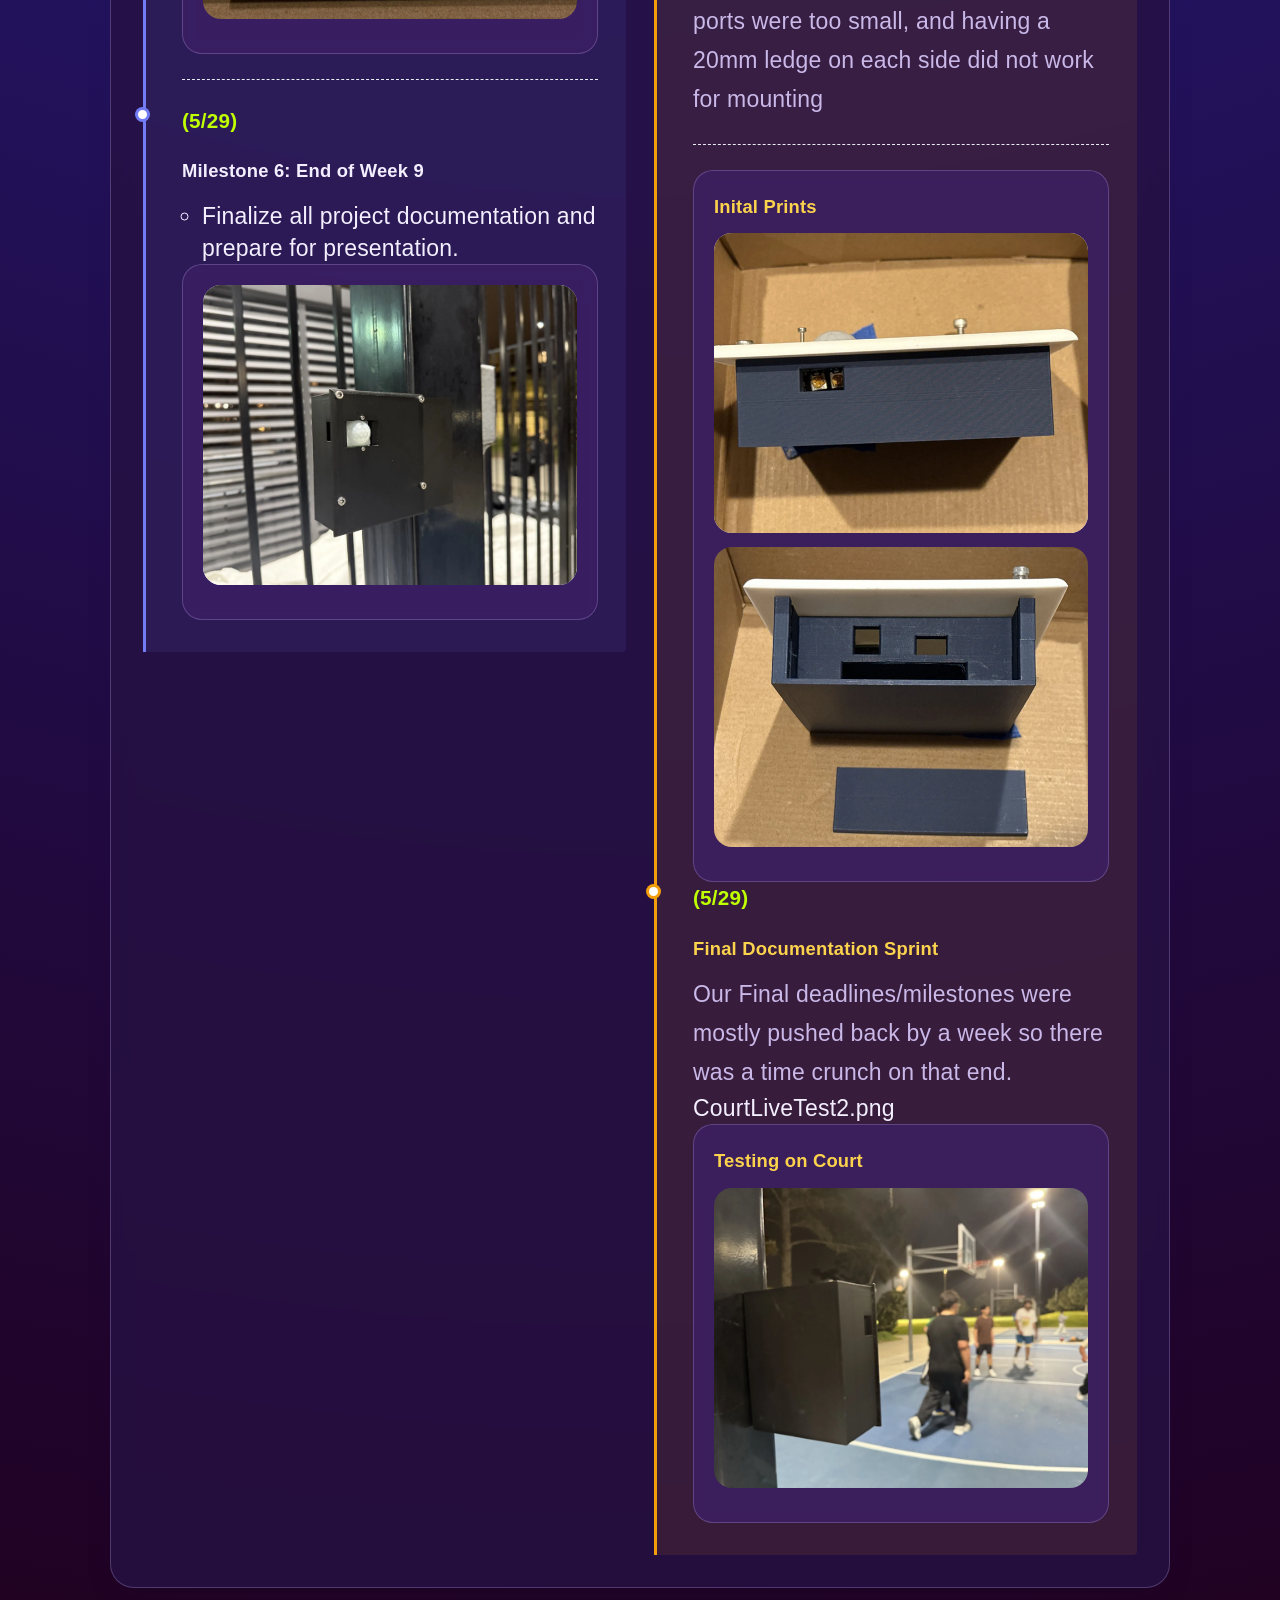
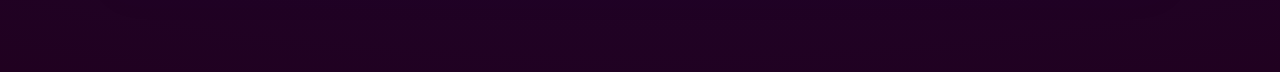
==== commit 871d177f: "fix images" ====
--- a/milestones.html
+++ b/milestones.html
@@ -79,7 +79,7 @@
                             </ul>
                             <div class="card">
                             <h3>Sensor Testing</h3>
-                                <img src="images/Test1.png" alt="test1" class="photo" width="400" height="300">
+                                <img src="images/Test1.png" alt="test1" class="photo" width="500" height="300">
                                 <img src="images/Test2.png" alt="test2" class="photo" width="400" height="300">
                             </div>
 
@@ -92,7 +92,7 @@
                                 <li>Update website with final video and poster links along with gifs/photos and descriptions of our final product.</li>
                             </ul> 
                                 <div class="card">
-                                    <img src="images/FirstPrint1.png" alt="FirstPrint1" class="photo" 
+                                    <img src="images/FirstPrint1.png" alt="FirstPrint1" class="photo"> 
                                 </div>
                         </li>
                         <li class="event" data-date="(5/29)">
@@ -132,8 +132,8 @@
 
                             <div class="card">
                                 <h3>Initial Prototype Design</h3> 
-                                    <img src="images/CourtTrackerDrawing2R.png" alt="Drawing2" class="photo">
-                                    <img src="images/orgMotion.png" alt="orgMotion" class="photo"> 
+                                    <img src="images/CourtTrackerDrawing2R.png" alt="Drawing2" class="photo" width="400" height="300">>
+                                    <img src="images/orgMotion.png" alt="orgMotion" class="photo" width="400" height="300">> 
                                 </div>
 
                         </li>
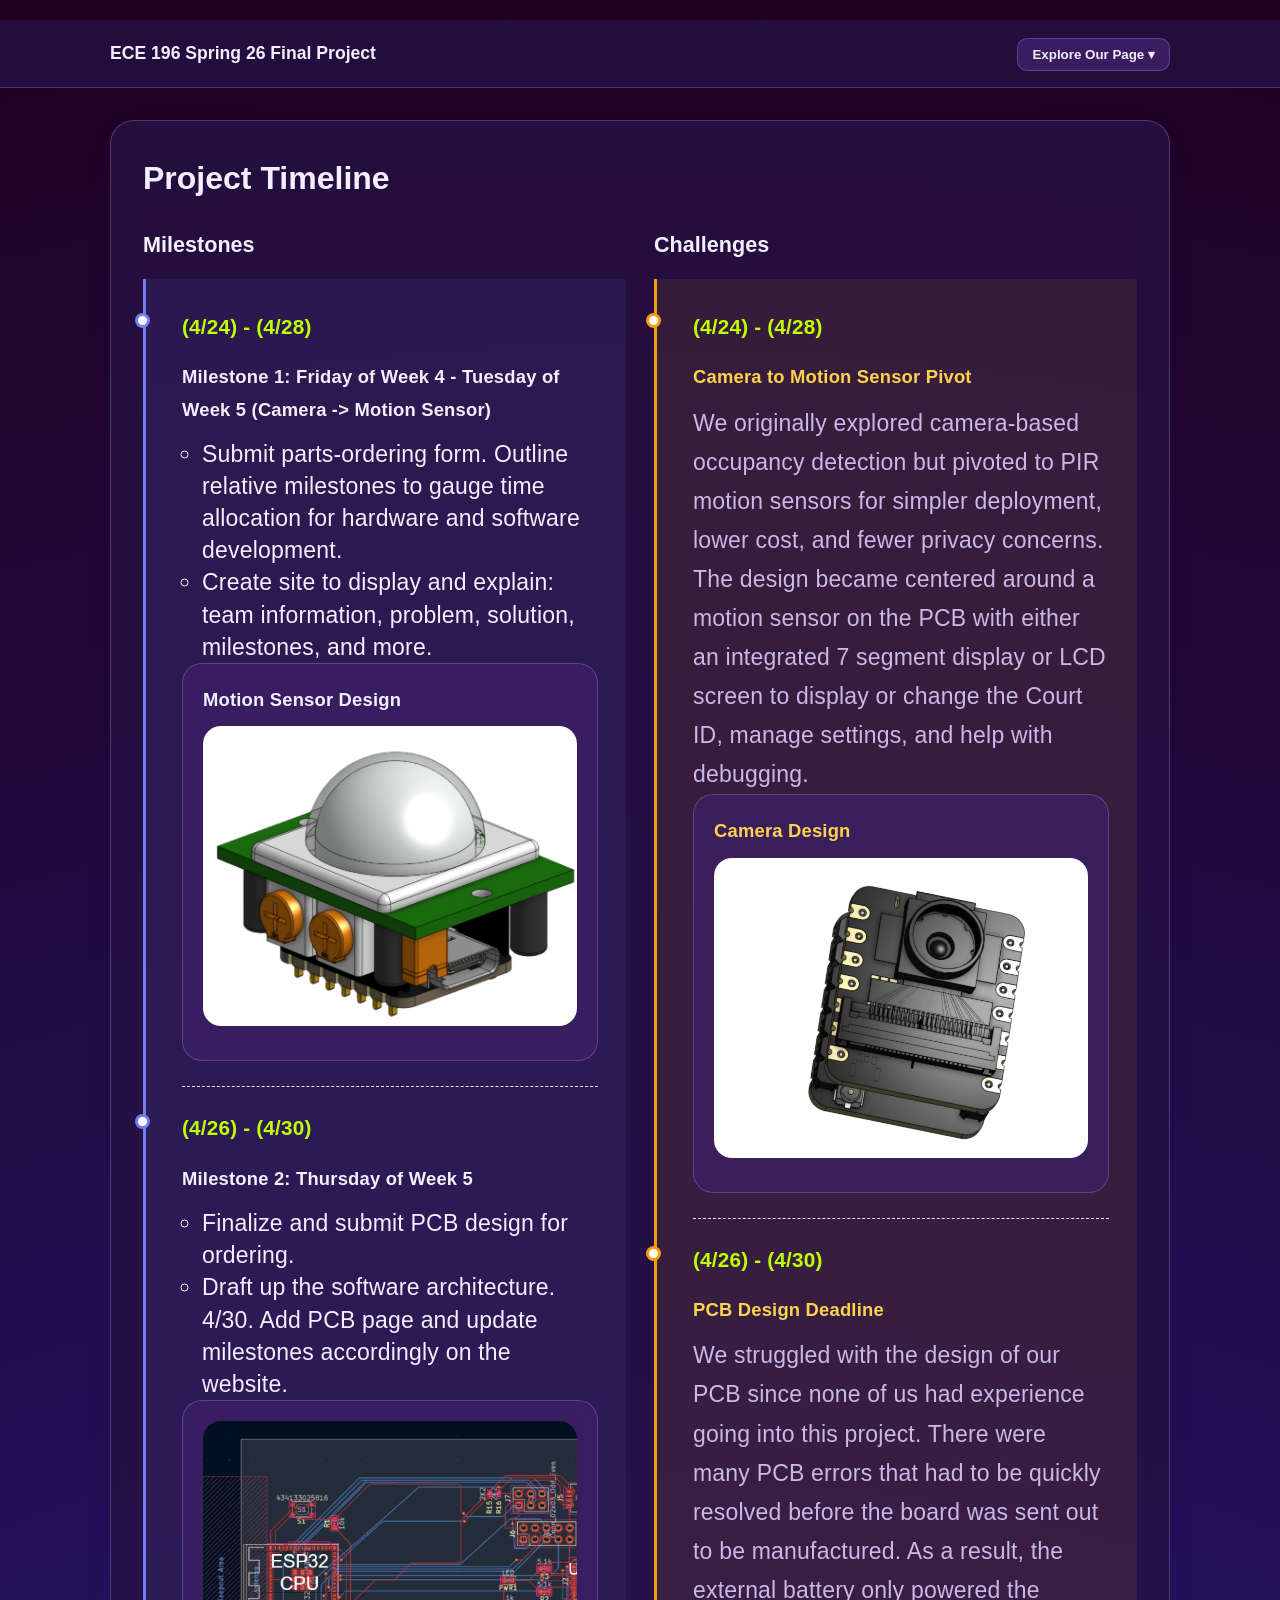
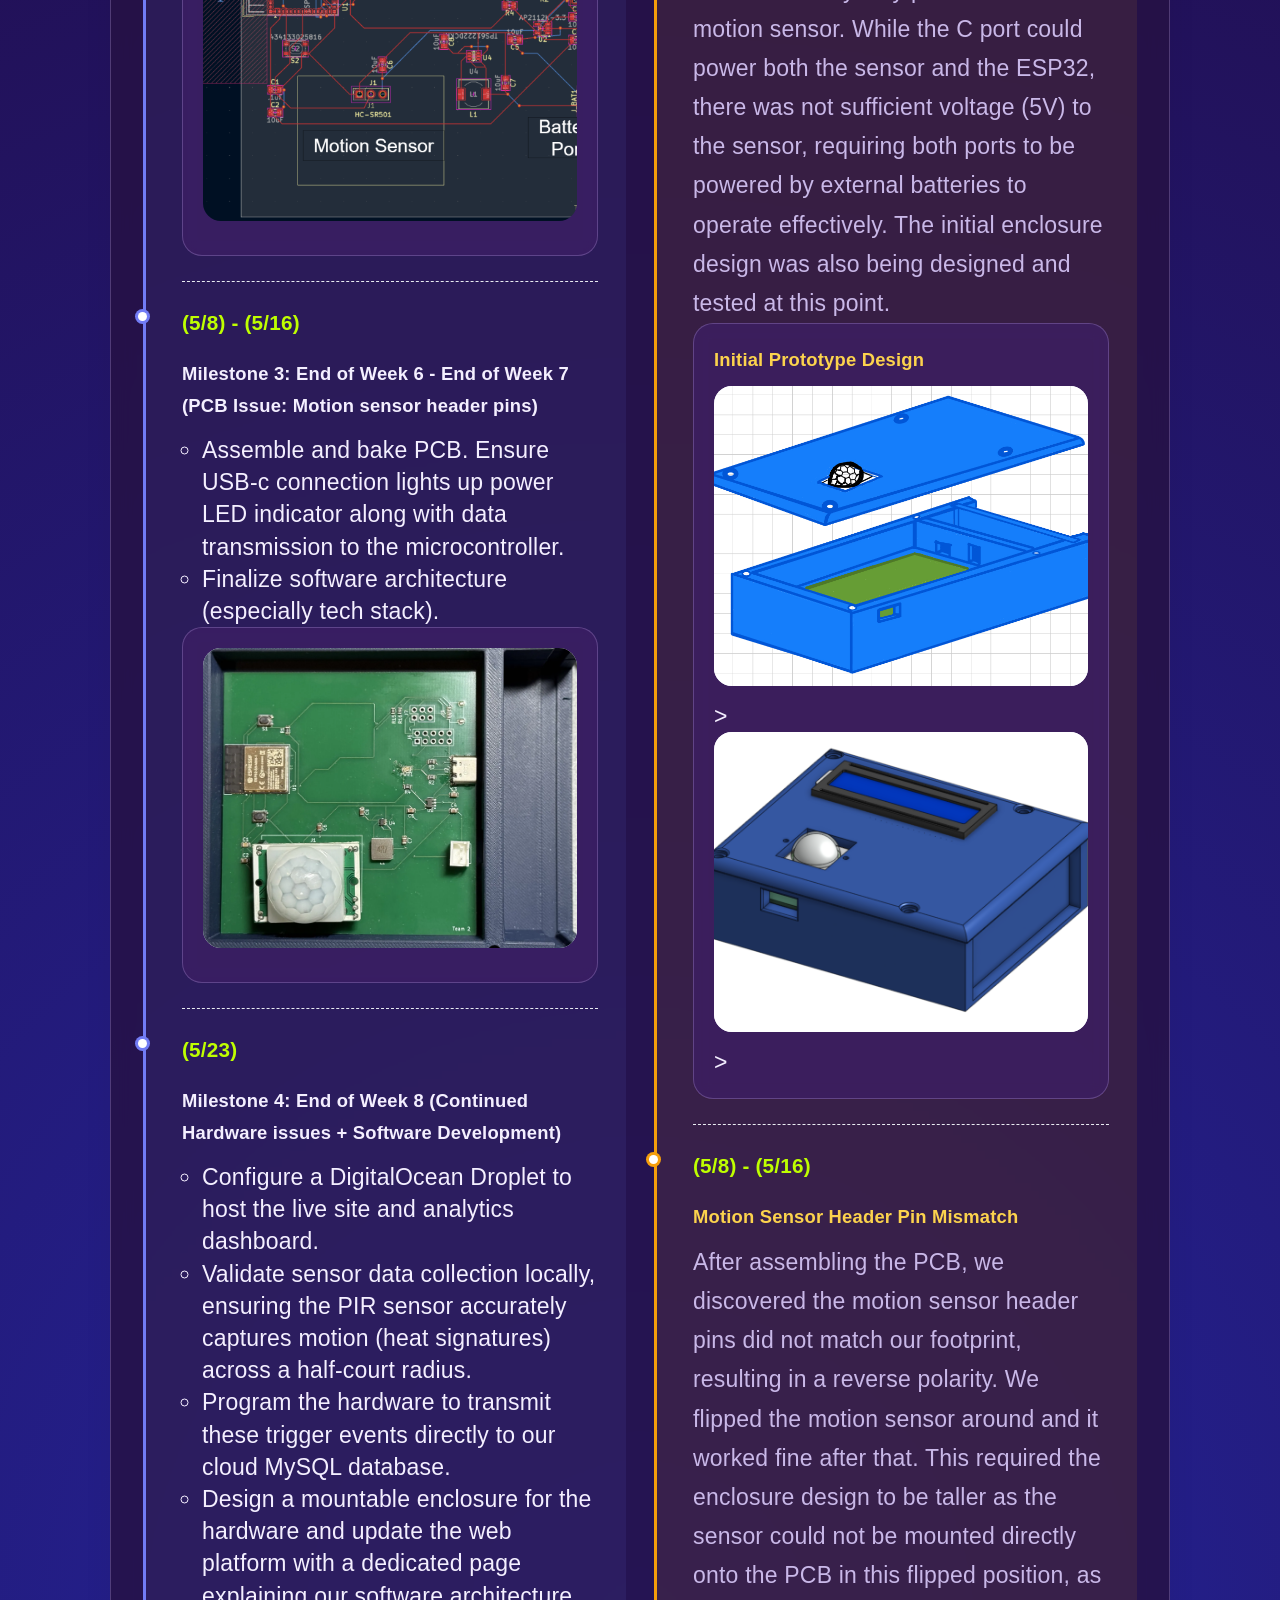
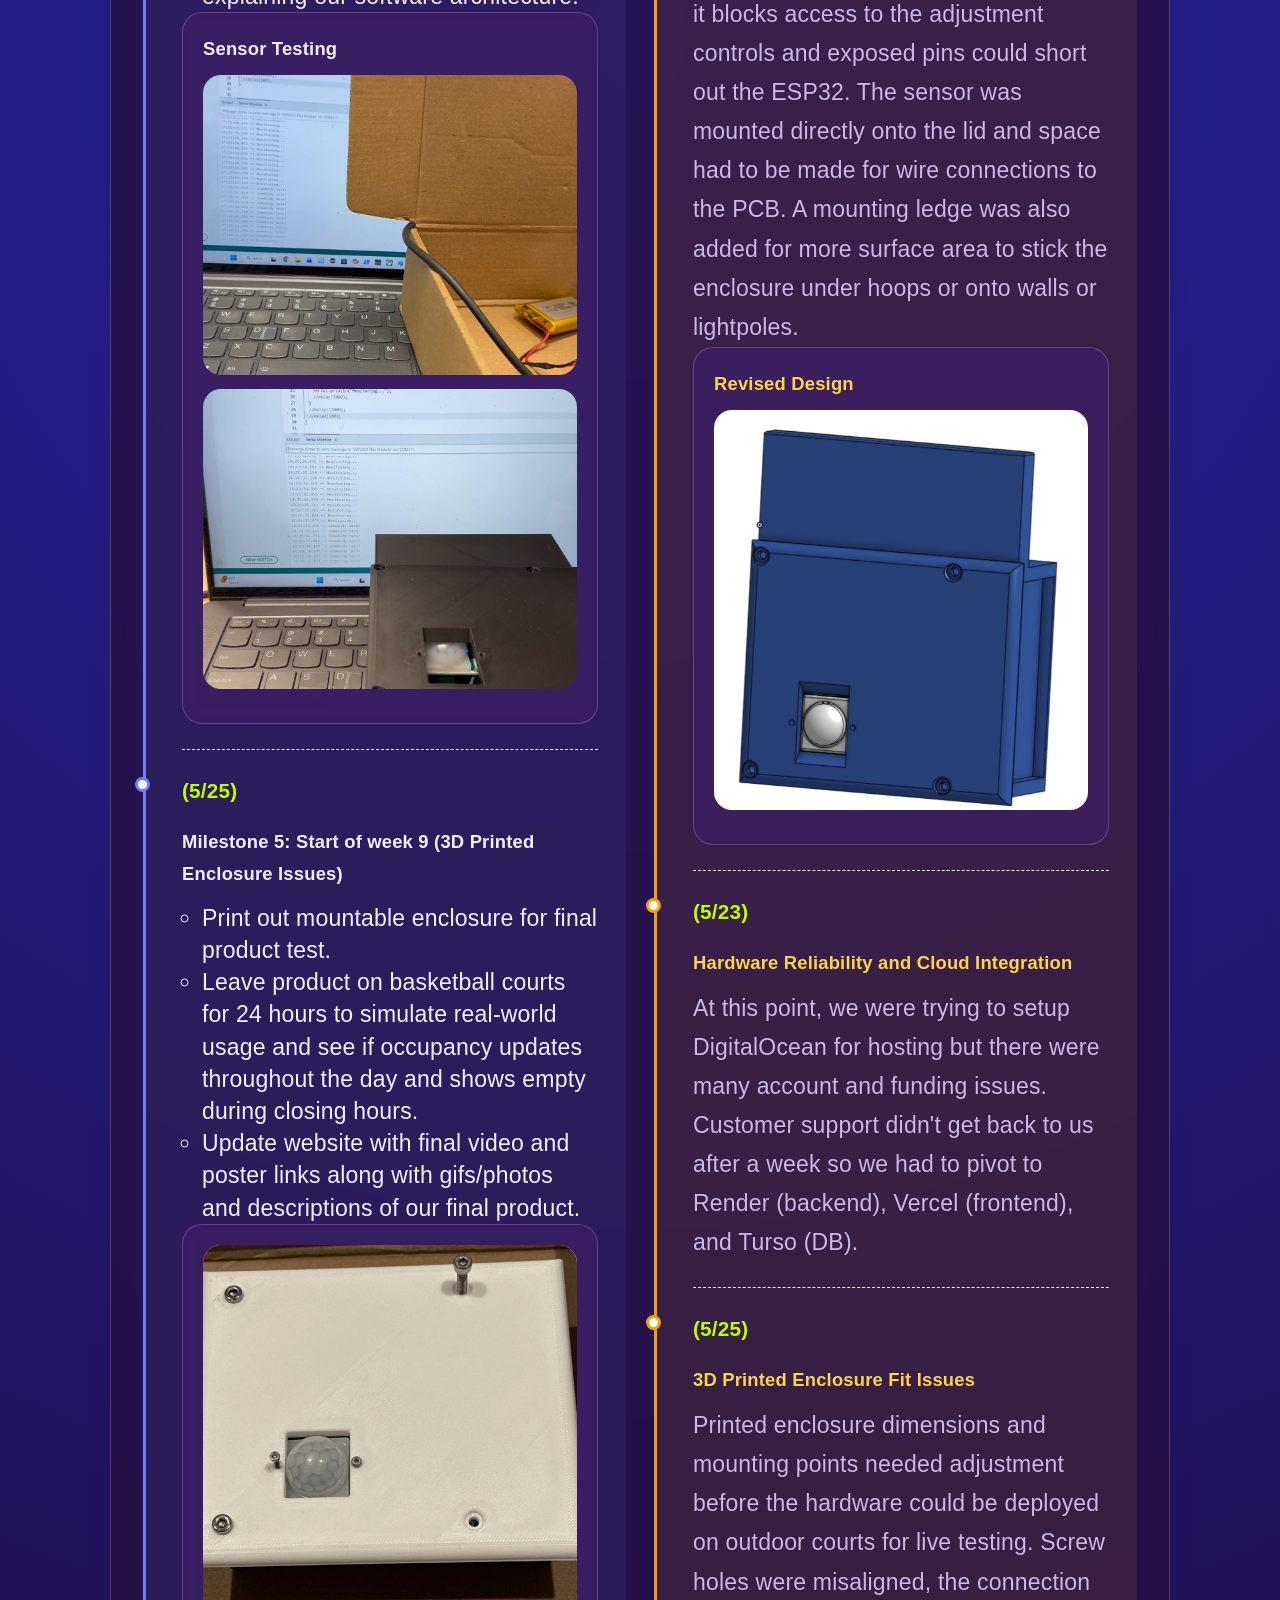
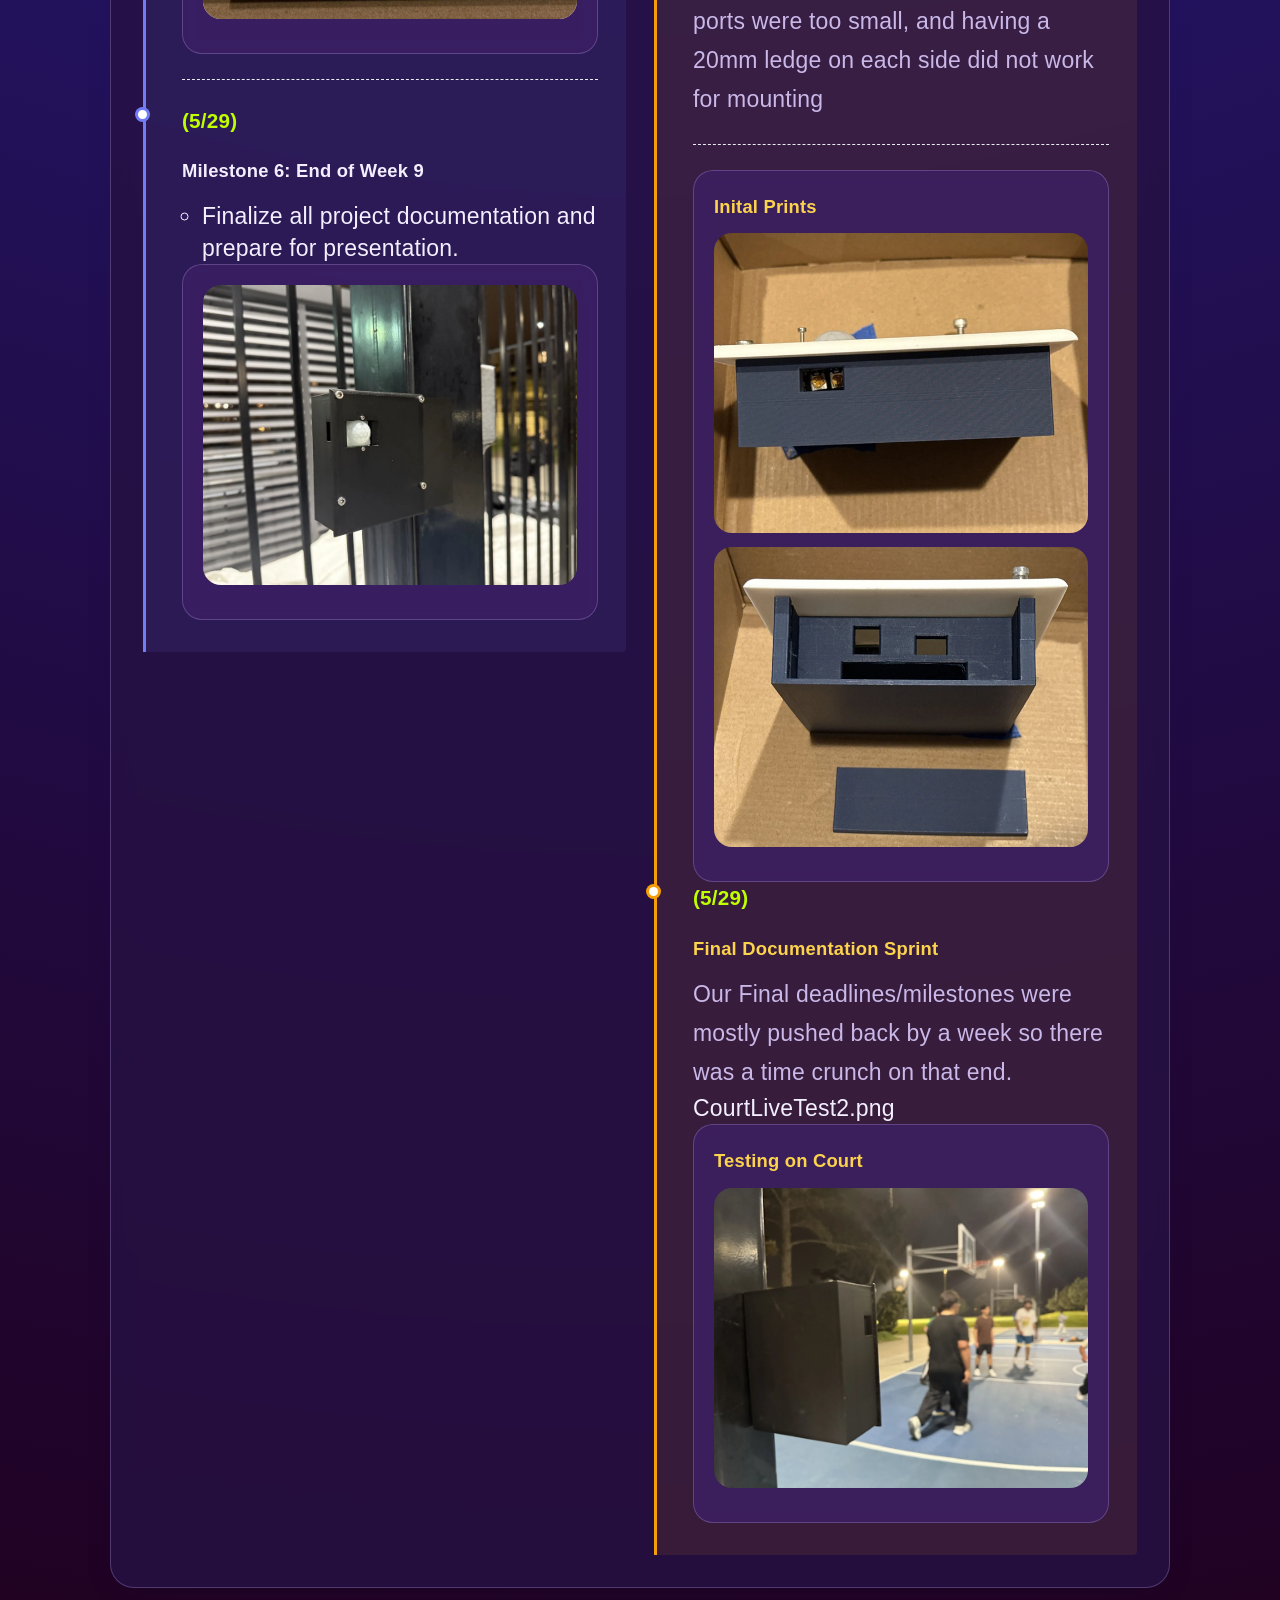
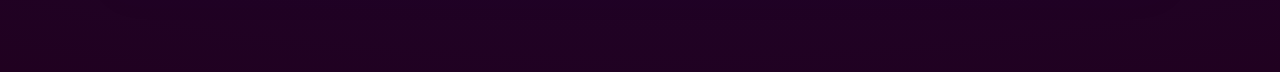
==== commit 5c03b382: "add quarter and year" ====
--- a/milestones.html
+++ b/milestones.html
@@ -12,7 +12,7 @@
 <body>
     <nav class="navbar">
         <div class="nav-inner">
-            <div class="brand">ECE196 Final Project</div>
+            <div class="brand">ECE 196 Spring 26 Final Project</div>
             <div class="nav-links">
                 <div class="dropdown">
                     <button class="dropdown-toggle">Explore Our Page ▾</button>
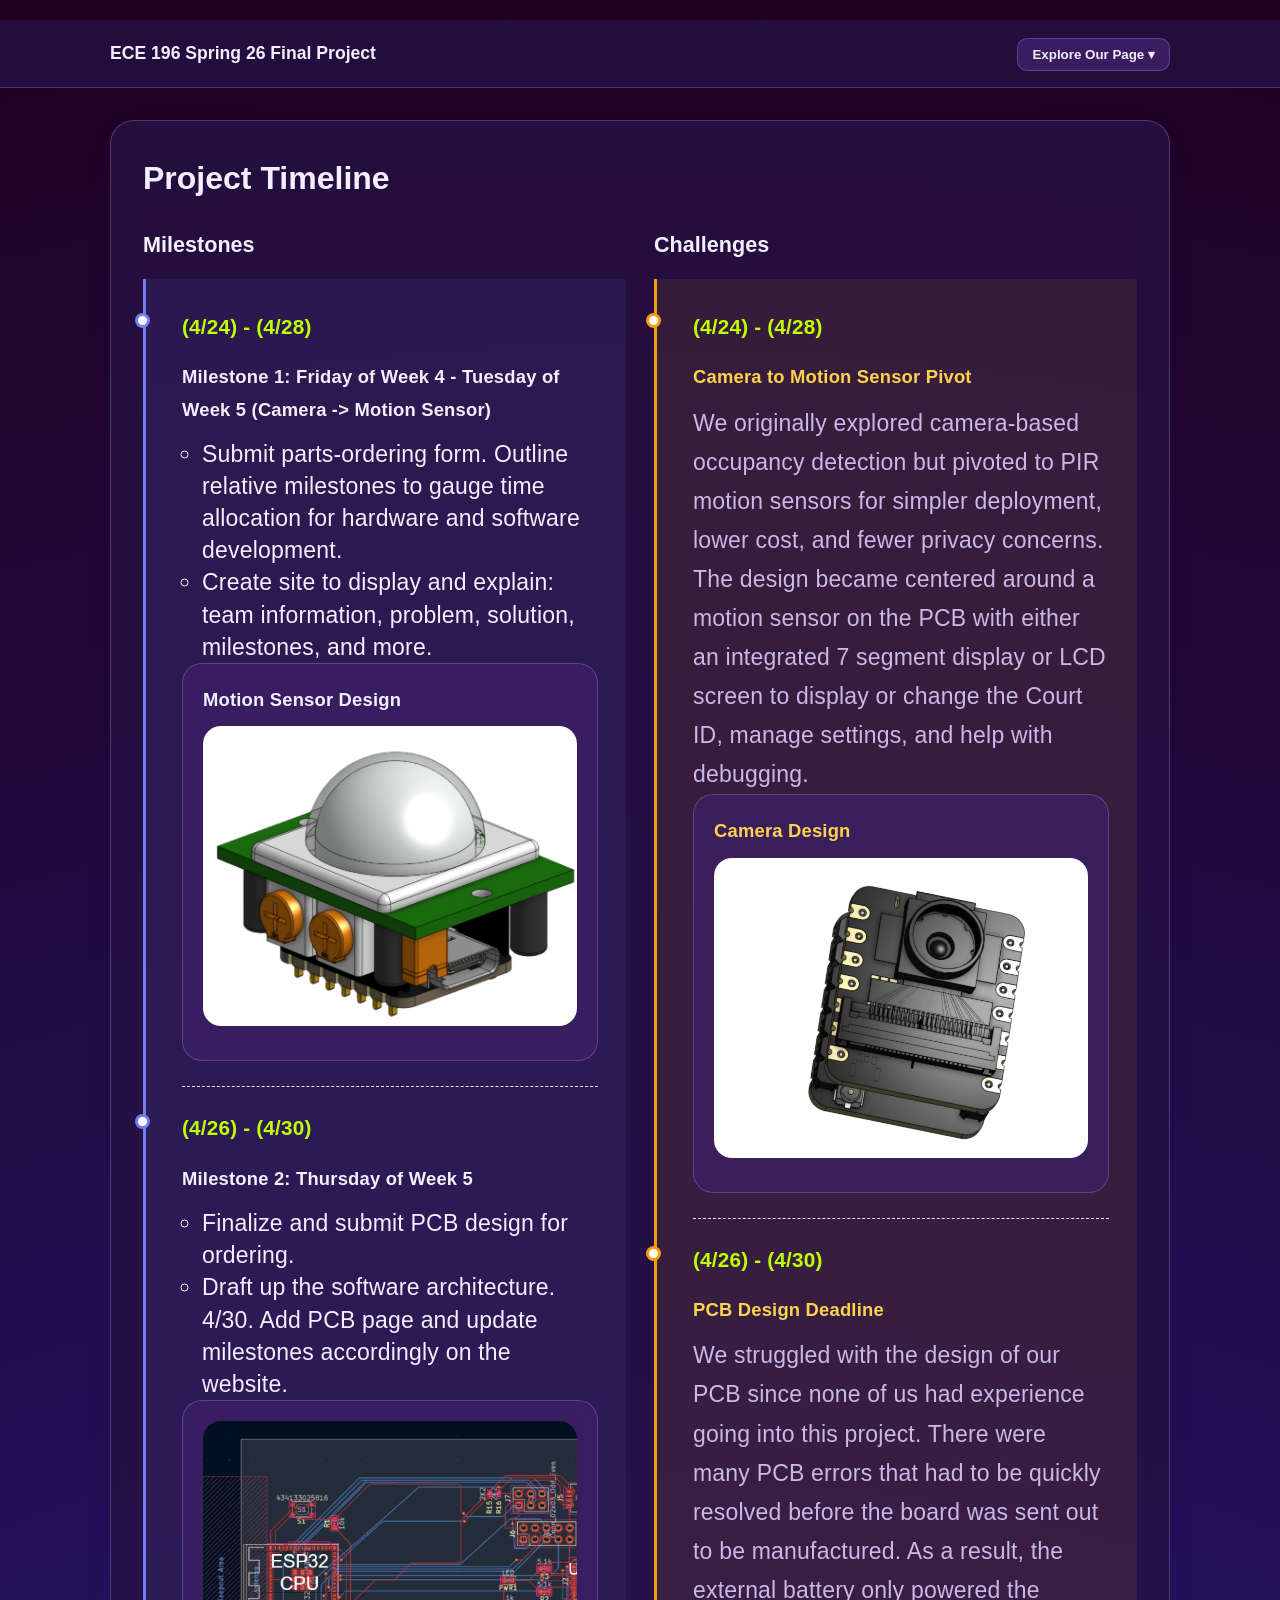
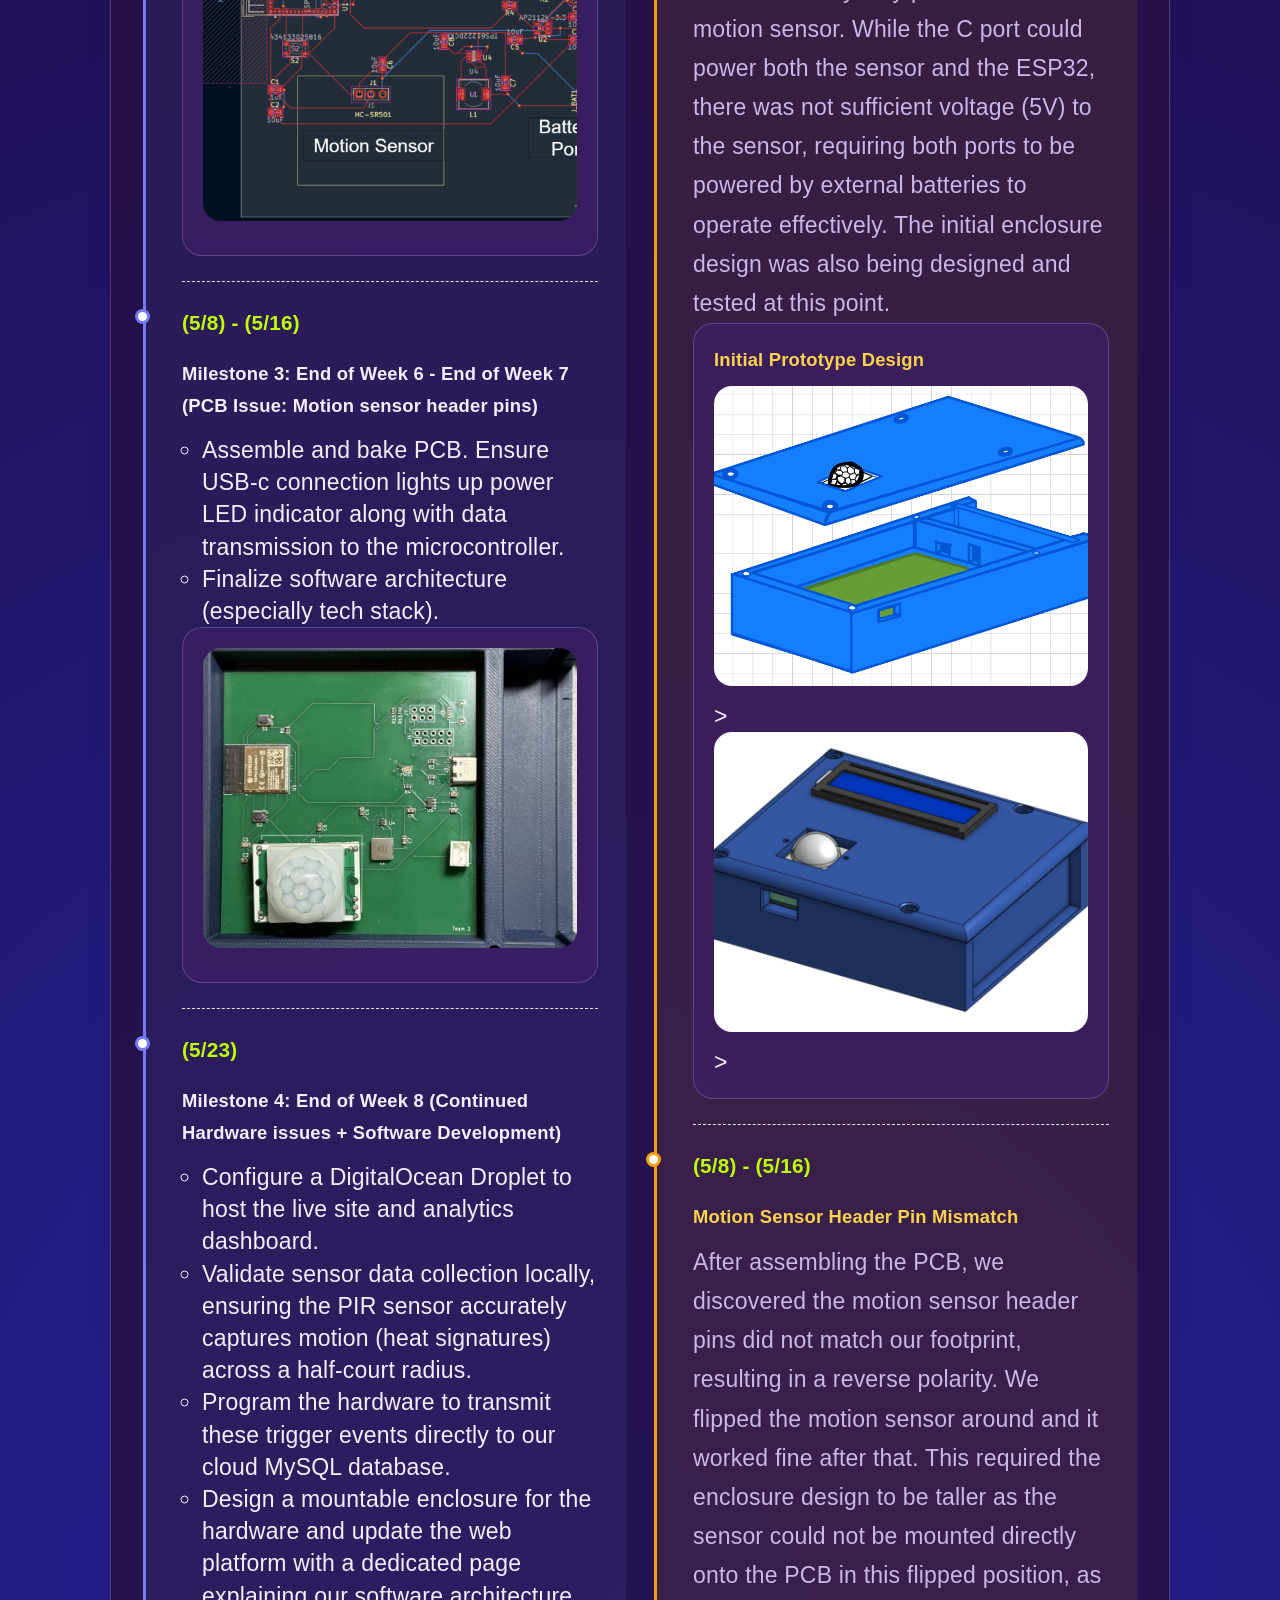
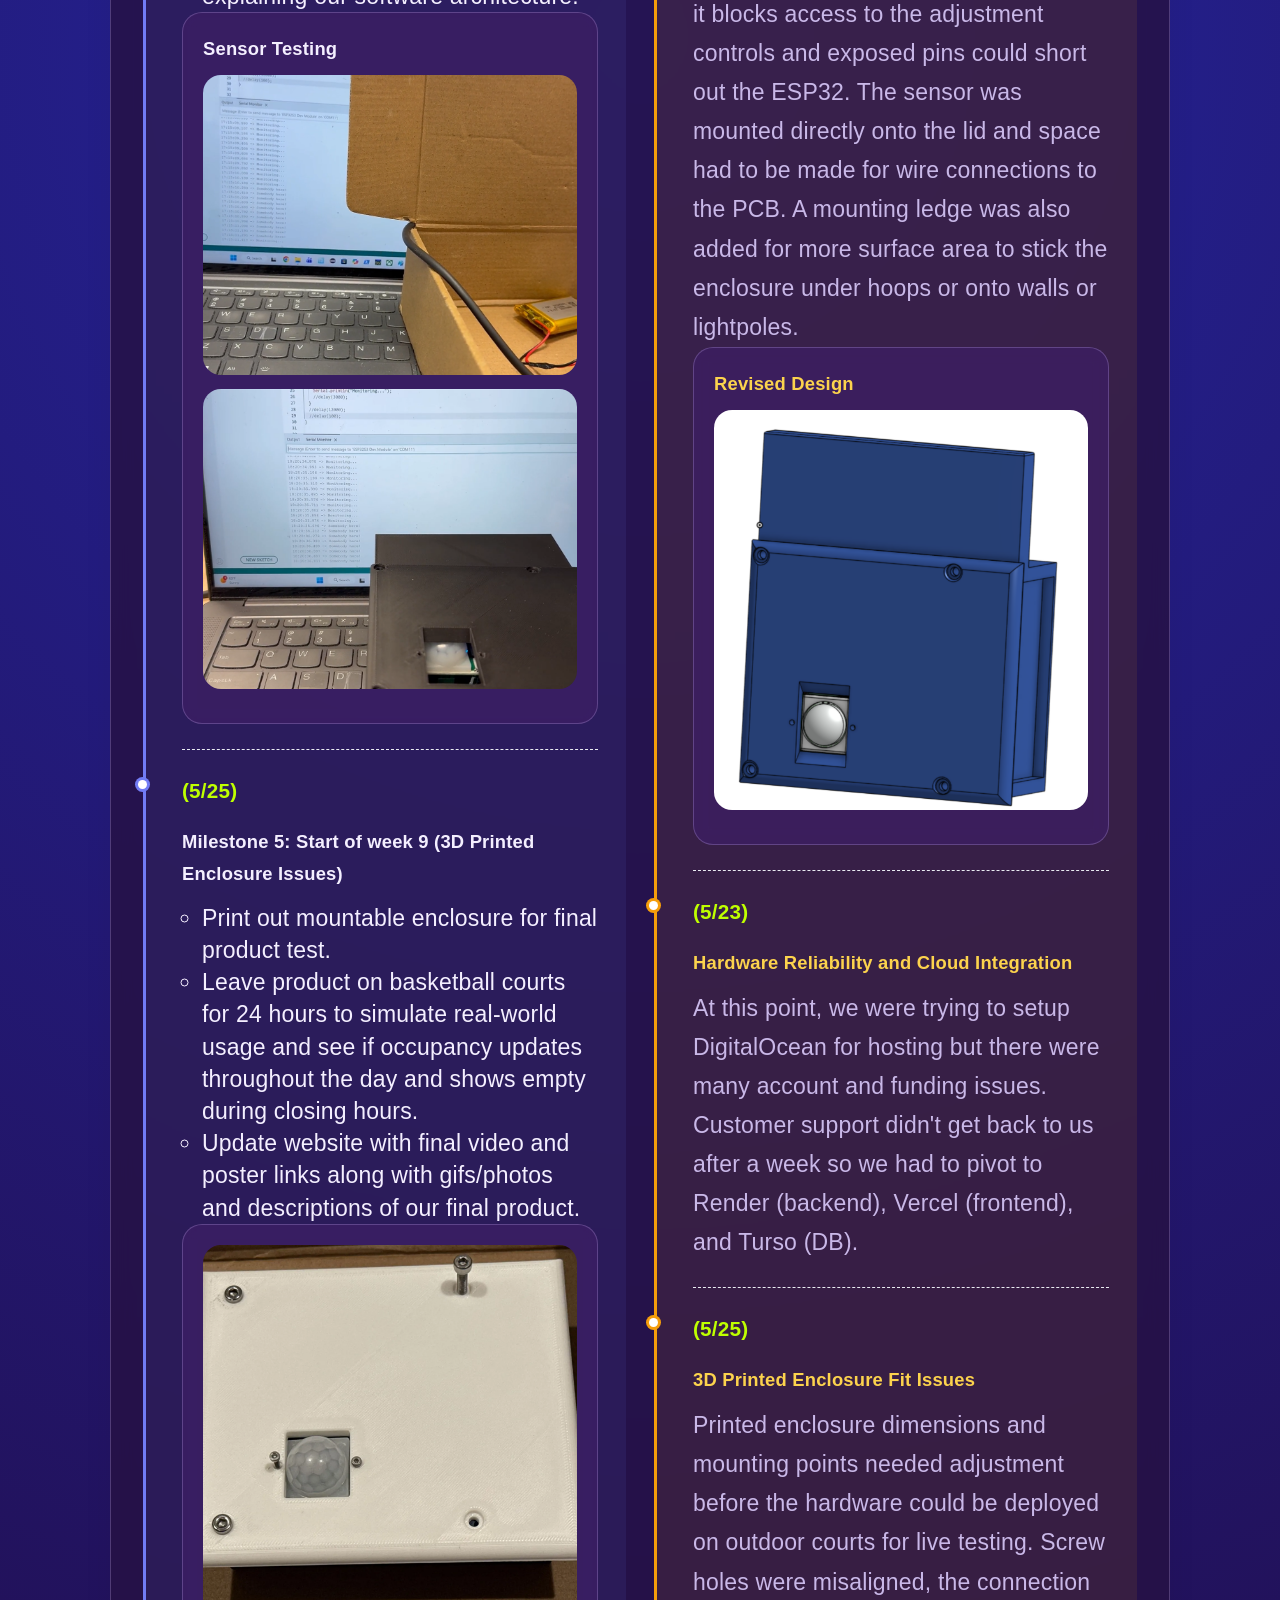
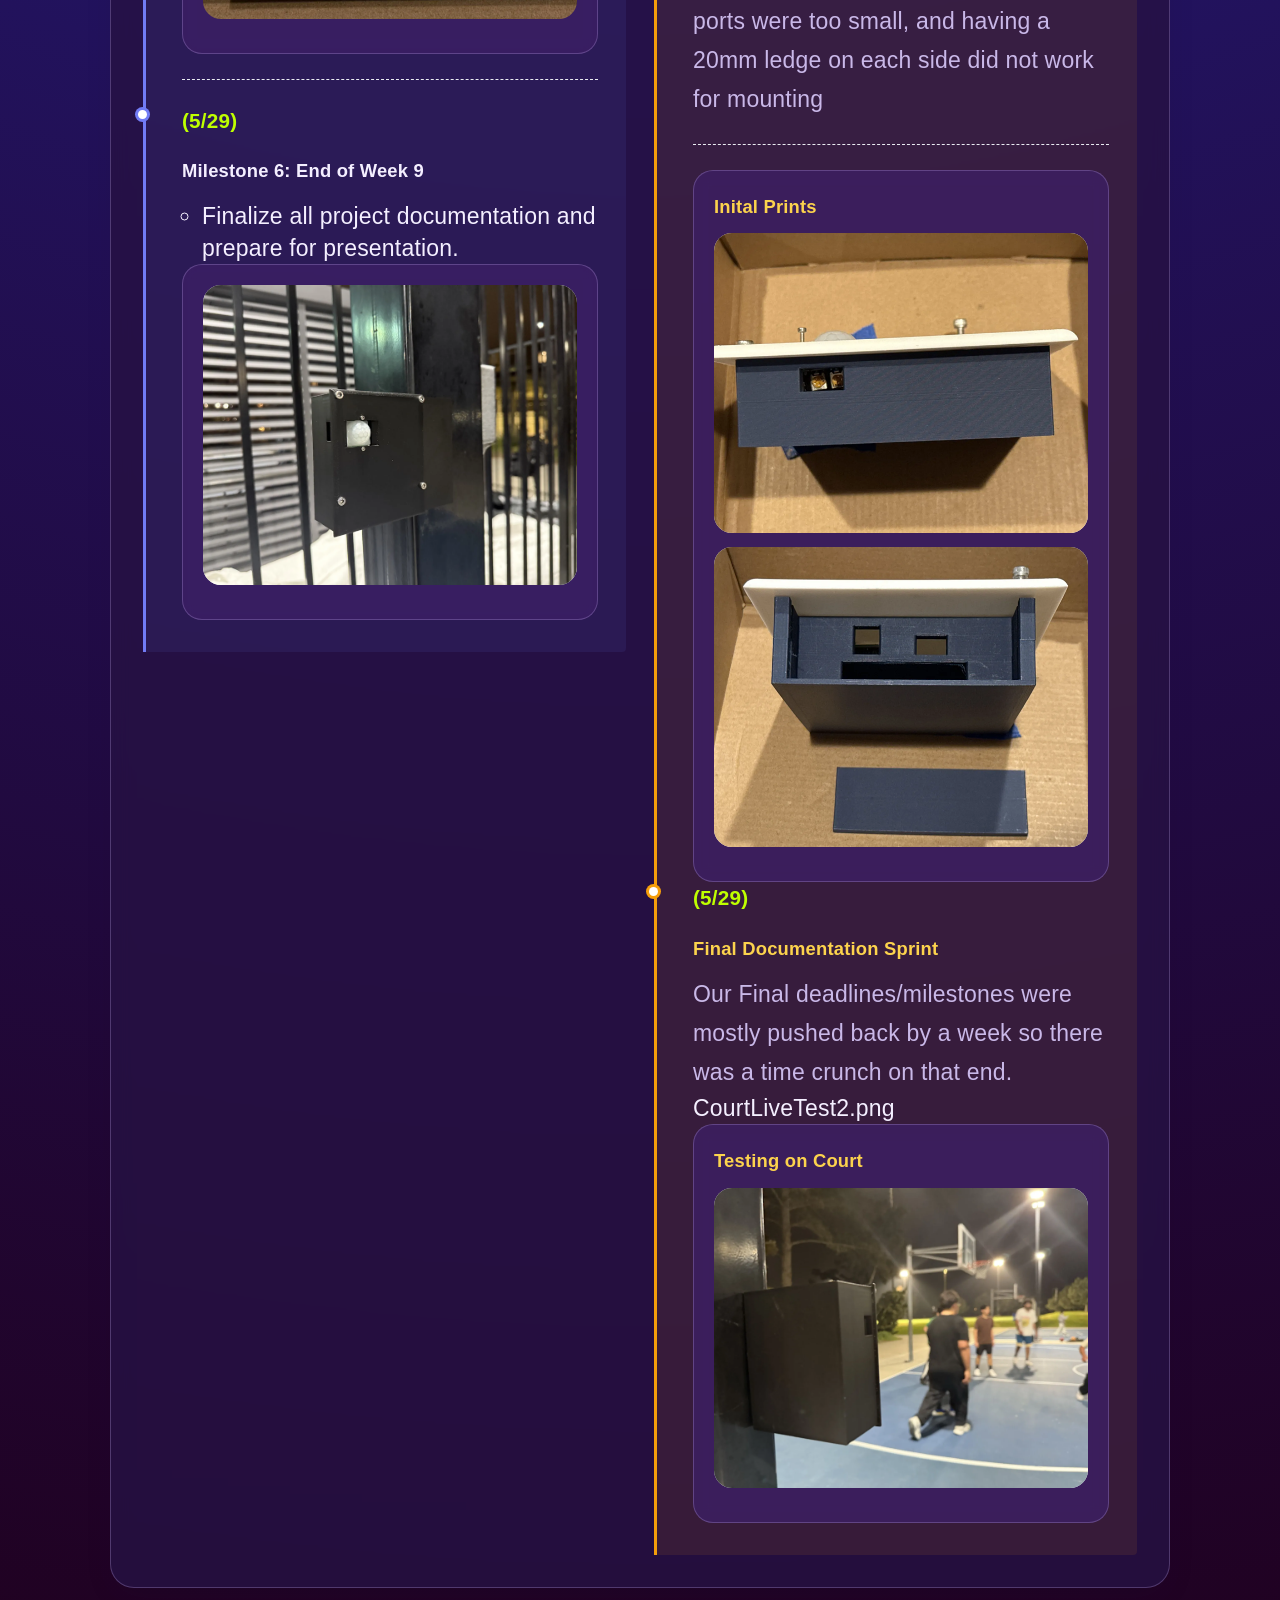
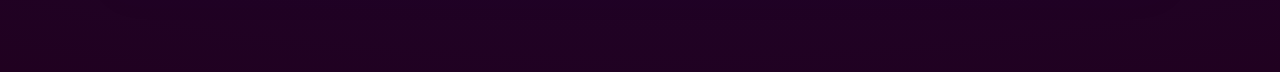
==== commit b968f5de: "link video page" ====
--- a/milestones.html
+++ b/milestones.html
@@ -22,7 +22,7 @@
                         <a href="milestones.html">Milestones</a>
                         <a href="pcb.html">PCB Design</a>
                         <a href="software.html">Software Architecture</a>
-                        <a href="https://docs.google.com/document/d/1ArvjWSqZyWCstmWgup7Y_7moODSPmMnTNo6WvHs_hKg/edit?tab=t.0">Video</a>
+                        <a href="video.html">Video</a>
                         <a href="poster.html">Poster</a>
                     </div>
                 </div>
